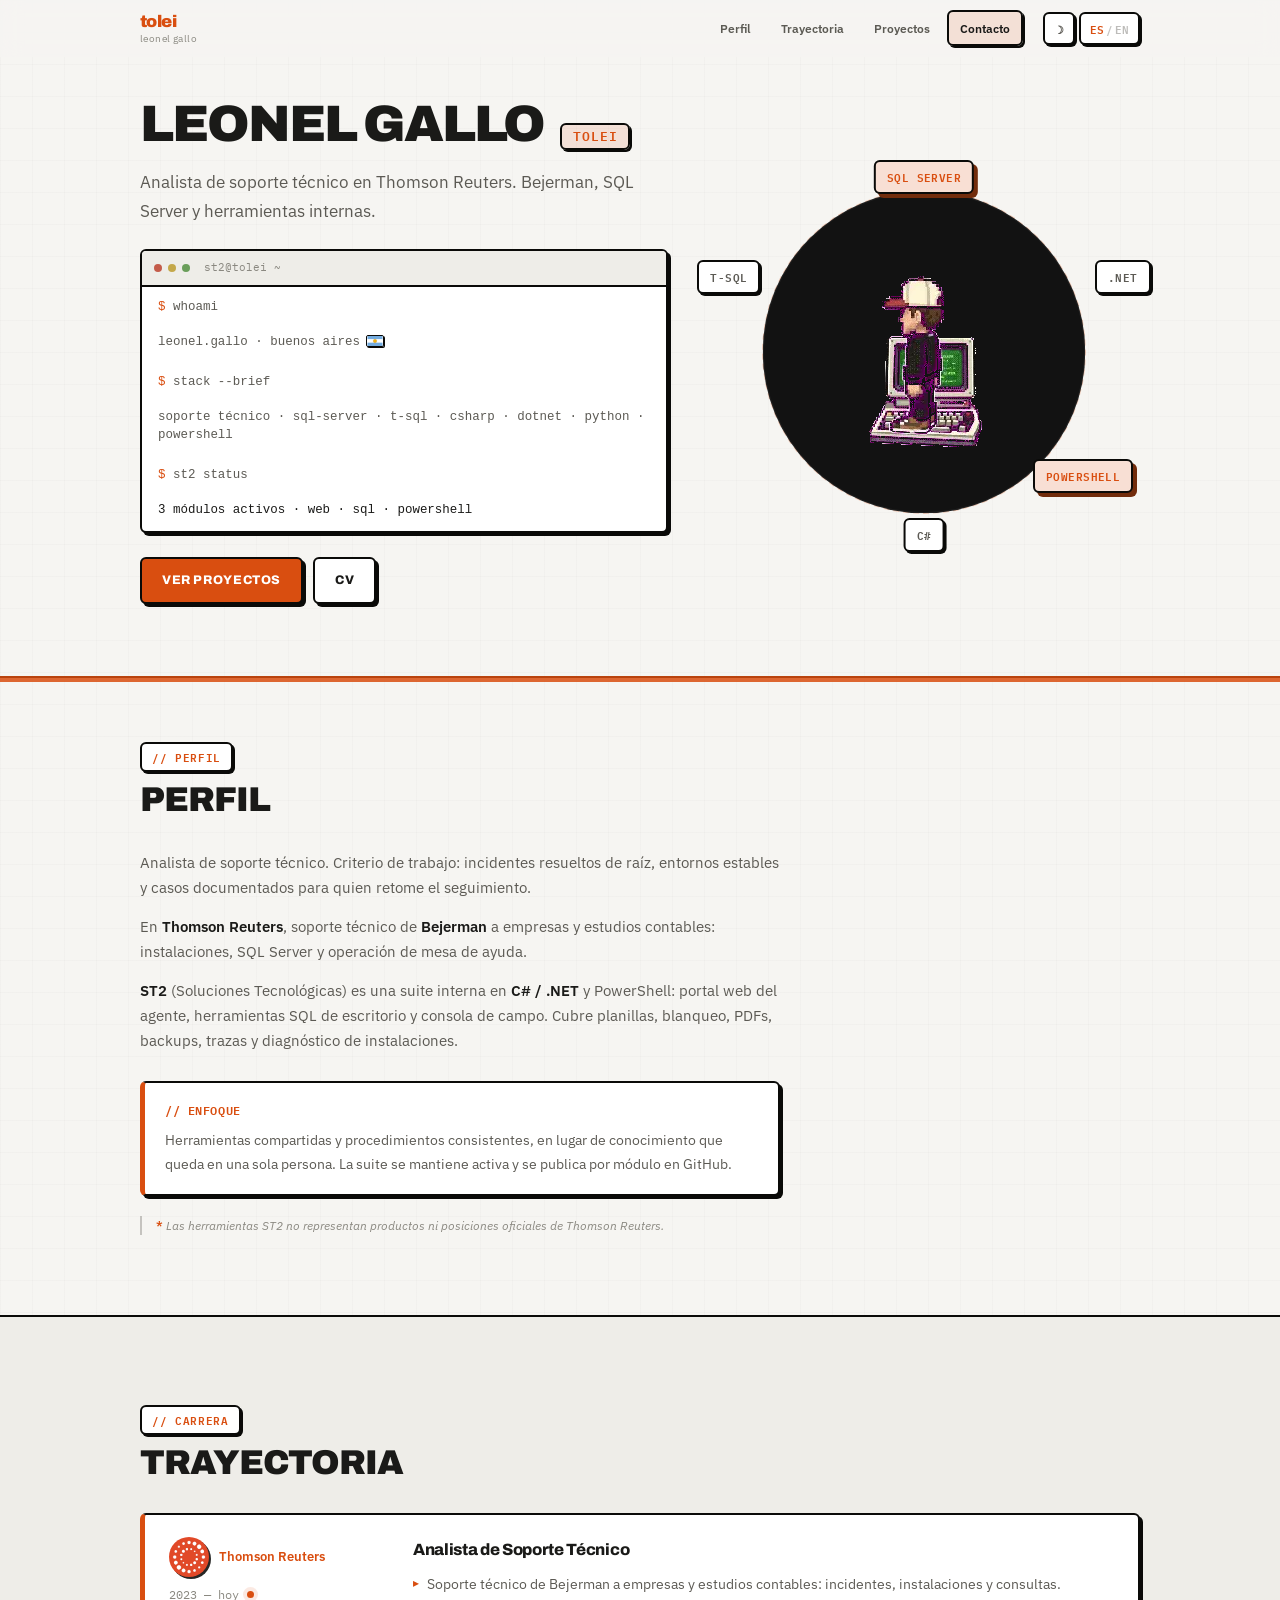
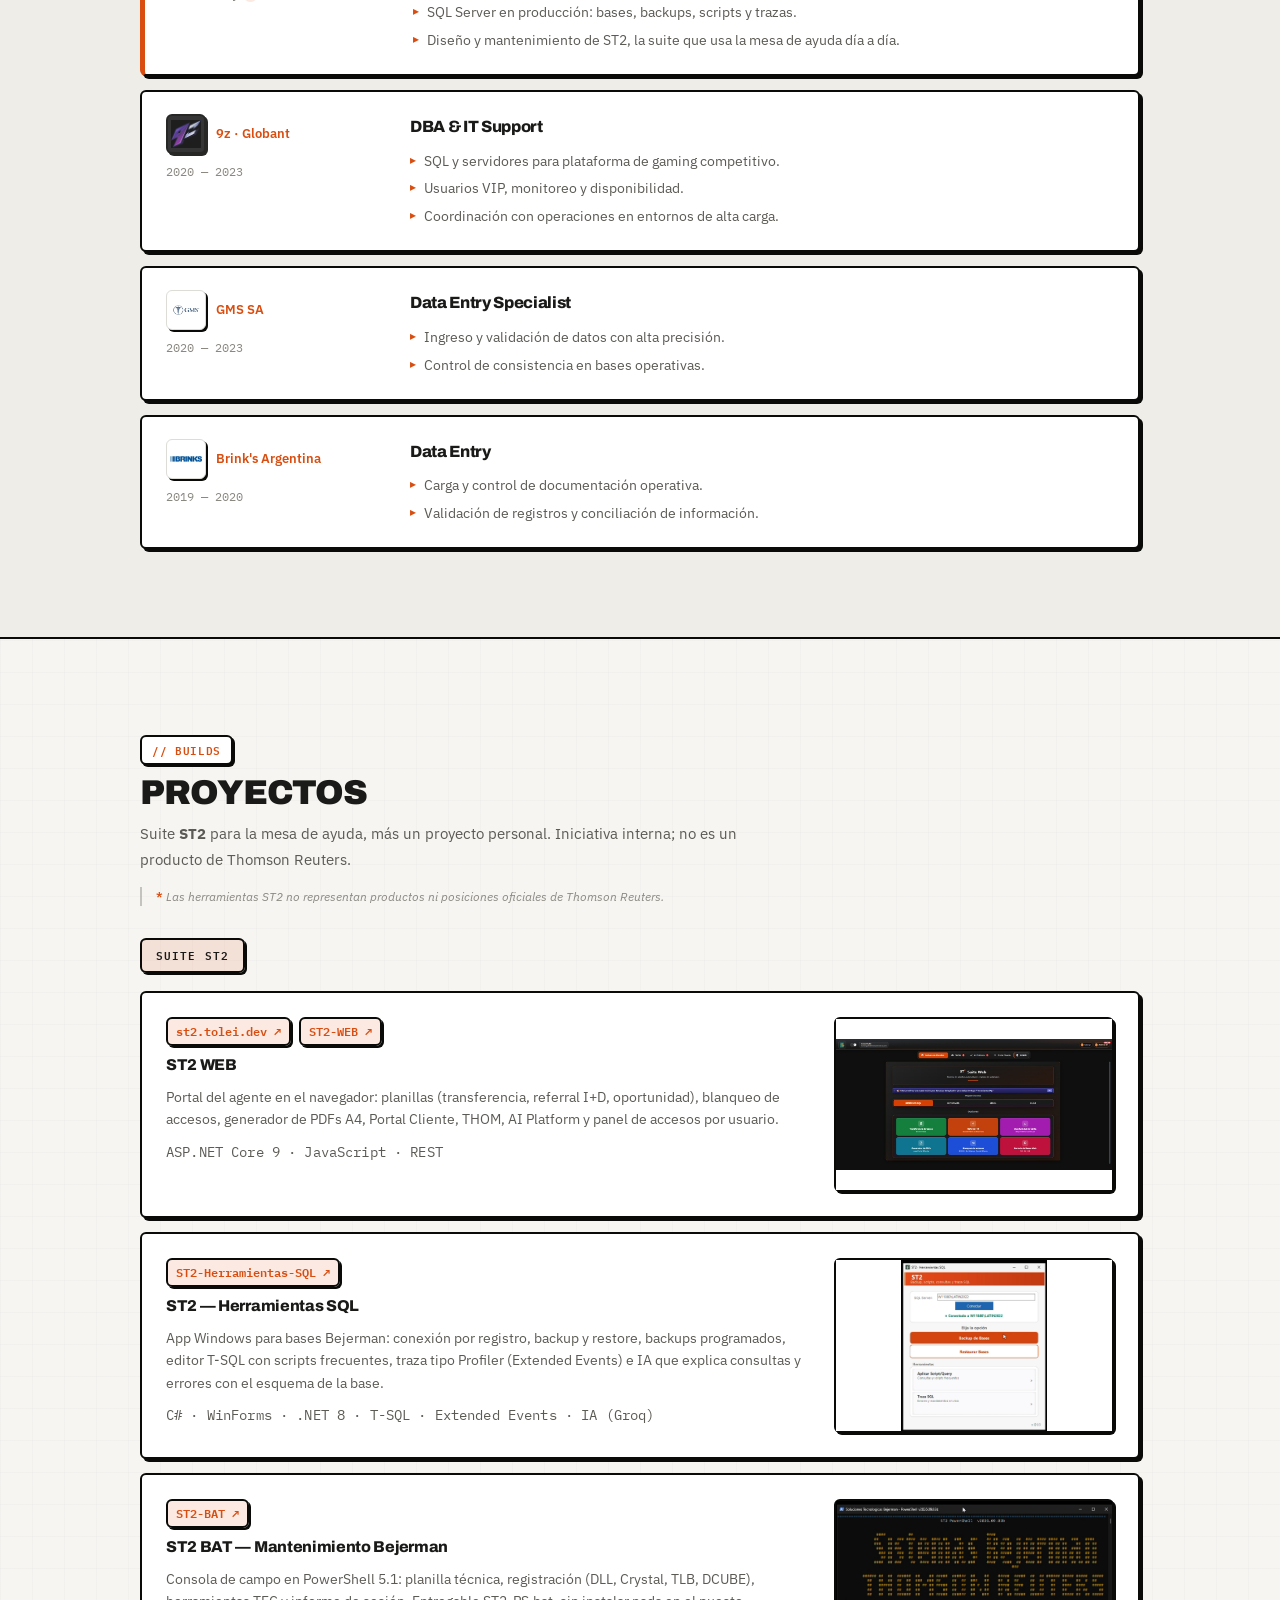
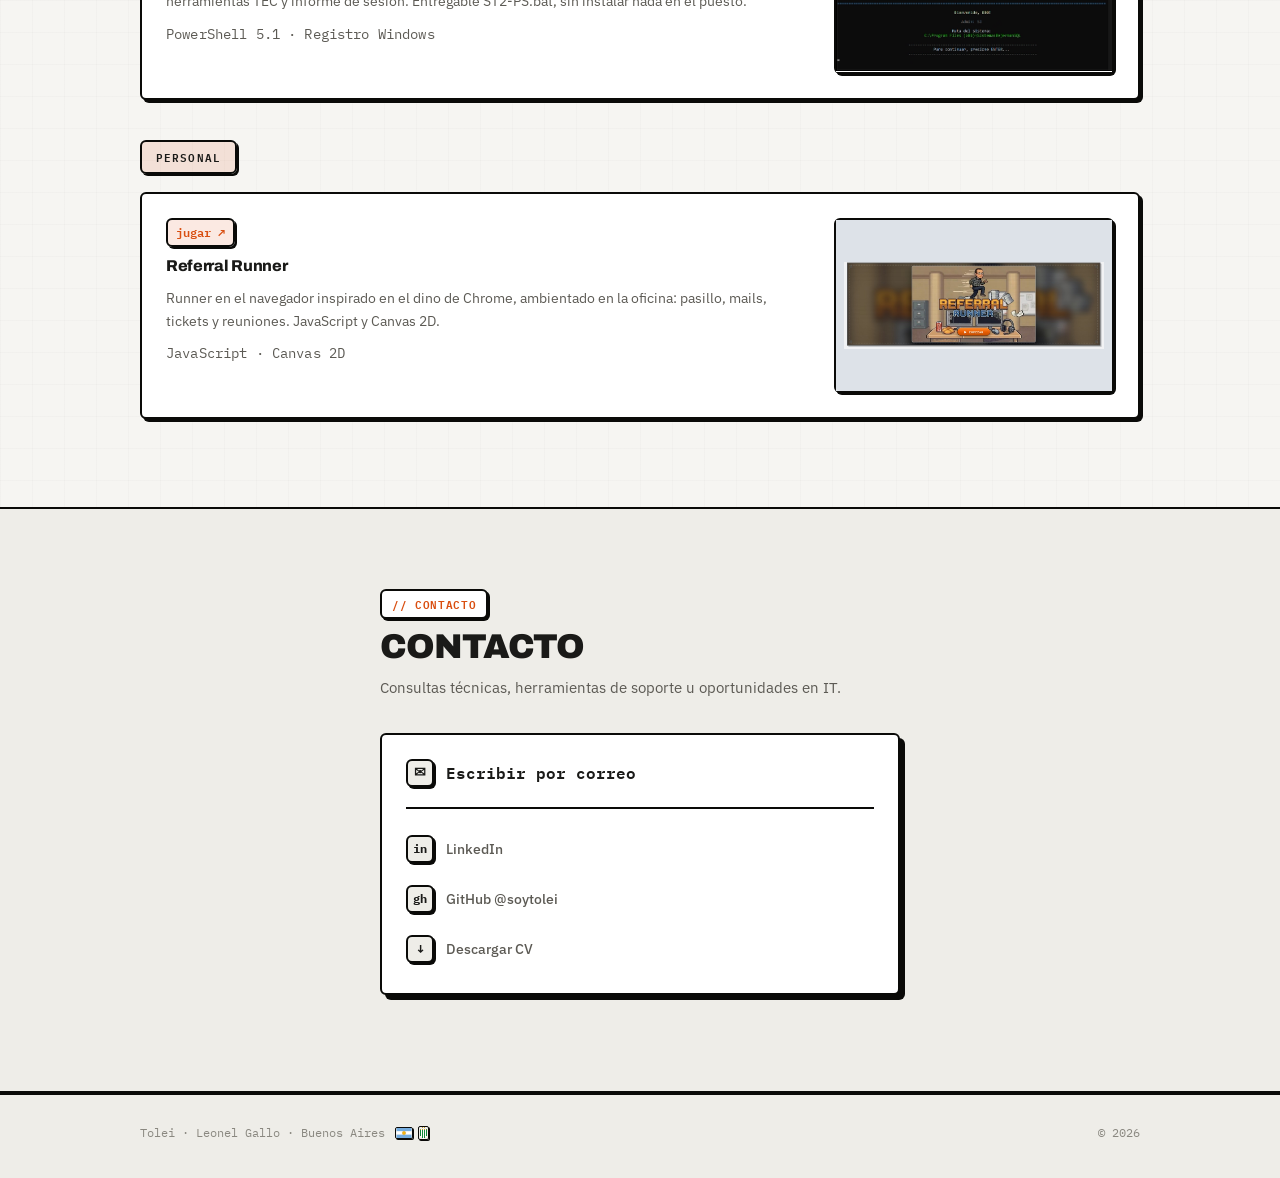
==== index.html @ 7373d1b6 "Agrandar avatar pixel art del hero." ====
<!DOCTYPE html>
<html lang="es" data-theme="light">
<head>
    <meta charset="UTF-8">
    <meta name="viewport" content="width=device-width, initial-scale=1.0">
    <title>Tolei | Leonel Gallo</title>
    <meta name="description" content="Portfolio de Leonel Gallo (Tolei). Soporte técnico en Thomson Reuters, SQL Server y suite ST2 en .NET y PowerShell. Buenos Aires.">
    <link rel="canonical" href="https://tolei.dev/">
    <link rel="icon" href="favicon.svg" type="image/svg+xml">
    <link rel="icon" href="favicon-32.png" type="image/png" sizes="32x32">
    <link rel="apple-touch-icon" href="apple-touch-icon.png">
    <meta property="og:title" content="Tolei | Leonel Gallo — Soporte IT, SQL & .NET">
    <meta property="og:description" content="Soporte técnico en Thomson Reuters. Bejerman, SQL Server y herramientas internas en .NET y PowerShell.">
    <meta property="og:url" content="https://tolei.dev/">
    <meta property="og:type" content="website">
    <meta property="og:image" content="https://tolei.dev/leonel-photo.png">
    <meta name="twitter:card" content="summary">
    <link rel="preconnect" href="https://fonts.googleapis.com">
    <link rel="preconnect" href="https://fonts.gstatic.com" crossorigin>
    <link href="https://fonts.googleapis.com/css2?family=Archivo:wght@700;800;900&family=Archivo+Black&family=IBM+Plex+Mono:wght@400;500;600&family=IBM+Plex+Sans:wght@400;500;600;700&display=swap" rel="stylesheet">
    <meta name="theme-color" content="#f6f5f2">
    <link rel="stylesheet" href="style.css">
    <script>
        (function () {
            var theme = localStorage.getItem('tolei-portfolio-theme') || 'light';
            document.documentElement.setAttribute('data-theme', theme);
        })();
    </script>
</head>
<body>
    <a class="skip-link" href="#about" data-i18n="skip_content">Saltar al contenido</a>
    <header class="site-header" id="navbar">
        <div class="wrap header-inner">
            <a href="#" class="brand">
                <span class="brand-mark">tolei</span>
                <span class="brand-sub" data-i18n="logo_sub">leonel gallo</span>
            </a>
            <button class="nav-toggle" aria-label="Menú" aria-expanded="false">
                <span></span><span></span>
            </button>
            <div class="header-end">
                <nav class="site-nav" aria-label="Principal">
                    <a href="#about" class="nav-link" data-i18n="nav_about">Perfil</a>
                    <a href="#experience" class="nav-link" data-i18n="nav_experience">Trayectoria</a>
                    <a href="#projects" class="nav-link" data-i18n="nav_projects">Proyectos</a>
                    <a href="#contact" class="nav-link" data-i18n="nav_contact">Contacto</a>
                </nav>
                <div class="header-utils">
                    <button class="util-btn theme-toggle" type="button" aria-label="Activar modo oscuro" data-theme="light">
                        <span class="theme-icon theme-icon-sun" aria-hidden="true">☀</span>
                        <span class="theme-icon theme-icon-moon" aria-hidden="true">☽</span>
                    </button>
                    <button class="util-btn lang-toggle" type="button" data-lang="es" aria-label="Cambiar idioma">
                        <span class="lang-label">ES</span><span class="lang-sep">/</span><span class="lang-alt">EN</span>
                    </button>
                </div>
            </div>
        </div>
    </header>

    <main>
        <section class="hero">
            <div class="wrap hero-layout">
                <div class="hero-main">
                    <h1 class="hero-title">
                        <span class="hero-name" data-i18n="hero_name">Leonel Gallo</span>
                        <span class="hero-alias" data-i18n="hero_alias">Tolei</span>
                    </h1>
                    <p class="hero-lead" data-i18n="hero_subtitle">Analista de soporte técnico en Thomson Reuters. Bejerman, SQL Server y herramientas internas.</p>
                    <div class="terminal" aria-label="Resumen técnico">
                        <div class="terminal-bar">
                            <span class="terminal-dot"></span>
                            <span class="terminal-dot"></span>
                            <span class="terminal-dot"></span>
                            <span class="terminal-title">st2@tolei ~</span>
                        </div>
                        <pre class="terminal-body"><code><span class="t-group"><span class="t-line"><span class="t-prompt">$</span> <span data-i18n="term_cmd1">whoami</span></span>
<span class="t-line t-out"><span data-i18n="term_out1">leonel.gallo · buenos aires</span><span class="t-emblems" aria-hidden="true"><img src="assets/flag-ar.svg" alt="" class="site-emblem site-emblem--ar" width="18" height="12"></span></span></span>
<span class="t-group"><span class="t-line"><span class="t-prompt">$</span> <span data-i18n="term_cmd2">stack --brief</span></span>
<span class="t-line t-out" data-i18n="term_out2">soporte técnico · sql-server · t-sql · csharp · dotnet · python · powershell</span></span>
<span class="t-group"><span class="t-line"><span class="t-prompt">$</span> <span data-i18n="term_cmd3">st2 status</span></span>
<span class="t-line t-out t-accent" data-i18n="term_out3">3 módulos activos · web · sql · powershell</span></span></code></pre>
                    </div>
                    <div class="hero-actions">
                        <a href="#projects" class="btn btn-primary" data-i18n="hero_cta_projects">Ver proyectos</a>
                        <a href="CV2026.pdf" class="btn btn-ghost" download data-cv-link data-i18n="hero_cta_cv">CV</a>
                    </div>
                </div>
                <div class="hero-visual" aria-hidden="false">
                    <div class="avatar-ring">
                        <img src="assets/leonel-avatar.webp" alt="Leonel Gallo — Tolei" class="avatar-img" width="300" height="300" loading="eager">
                    </div>
                    <div class="hero-chips" aria-hidden="true">
                        <span class="chip chip--accent" data-i18n="chip_sql">SQL Server</span>
                        <span class="chip" data-i18n="chip_dotnet">.NET</span>
                        <span class="chip chip--accent" data-i18n="chip_ps">PowerShell</span>
                        <span class="chip" data-i18n="chip_csharp">C#</span>
                        <span class="chip" data-i18n="chip_tsql">T-SQL</span>
                    </div>
                </div>
            </div>
        </section>

        <section id="about" class="block">
            <div class="wrap">
                <header class="block-head">
                    <p class="block-eyebrow" data-i18n="about_eyebrow">// perfil</p>
                    <h2 class="block-title" data-i18n="about_title">Perfil</h2>
                </header>
                <div class="prose">
                    <p data-i18n="about_p1">Analista de soporte técnico. Criterio de trabajo: incidentes resueltos de raíz, entornos estables y casos documentados para quien retome el seguimiento.</p>
                    <p data-i18n="about_p2">En <strong>Thomson Reuters</strong>, soporte técnico de <strong>Bejerman</strong> a empresas y estudios contables: instalaciones, SQL Server y operación de mesa de ayuda.</p>
                    <p data-i18n="about_p3"><strong>ST2</strong> (Soluciones Tecnológicas) es una suite interna en <strong>C# / .NET</strong> y PowerShell: portal web del agente, herramientas SQL de escritorio y consola de campo. Cubre planillas, blanqueo, PDFs, backups, trazas y diagnóstico de instalaciones.</p>
                </div>
                <aside class="note-card">
                    <p class="note-label" data-i18n="note_label">// enfoque</p>
                    <p data-i18n="note_body">Herramientas compartidas y procedimientos consistentes, en lugar de conocimiento que queda en una sola persona. La suite se mantiene activa y se publica por módulo en GitHub.</p>
                </aside>
                <p class="disclaimer" data-i18n="st2_disclaimer">Las herramientas ST2 no representan productos ni posiciones oficiales de Thomson Reuters.</p>
            </div>
        </section>

        <section id="experience" class="block block--alt">
            <div class="wrap">
                <header class="block-head">
                    <p class="block-eyebrow" data-i18n="exp_eyebrow">// carrera</p>
                    <h2 class="block-title" data-i18n="exp_title">Trayectoria</h2>
                </header>
                <ol class="exp-list">
                    <li class="exp-row exp-row--now">
                        <div class="exp-meta">
                            <div class="exp-brand">
                                <a href="https://www.linkedin.com/company/thomson-reuters-argentina/" class="exp-logo-link" target="_blank" rel="noopener noreferrer" aria-label="Thomson Reuters en LinkedIn">
                                    <img src="assets/logos/thomson-reuters.png" alt="" class="exp-logo exp-logo--tr" width="40" height="40" loading="lazy">
                                </a>
                                <span class="exp-org">Thomson Reuters</span>
                            </div>
                            <time>2023 — <span data-i18n="exp_present">hoy</span></time>
                        </div>
                        <div class="exp-body">
                            <h3 data-i18n="exp_tr_title">Analista de Soporte Técnico</h3>
                            <ul>
                                <li data-i18n="exp_tr_b1">Soporte técnico de Bejerman a empresas y estudios contables: incidentes, instalaciones y consultas.</li>
                                <li data-i18n="exp_tr_b2">SQL Server en producción: bases, backups, scripts y trazas.</li>
                                <li data-i18n="exp_tr_b3">Diseño y mantenimiento de ST2, la suite que usa la mesa de ayuda día a día.</li>
                            </ul>
                        </div>
                    </li>
                    <li class="exp-row">
                        <div class="exp-meta">
                            <div class="exp-brand">
                                <a href="https://www.linkedin.com/company/9z-team" class="exp-logo-link" target="_blank" rel="noopener noreferrer" aria-label="9z Team en LinkedIn">
                                    <img src="assets/logos/9z.png" alt="" class="exp-logo exp-logo--9z" width="40" height="40" loading="lazy">
                                </a>
                                <span class="exp-org">9z · Globant</span>
                            </div>
                            <time>2020 — 2023</time>
                        </div>
                        <div class="exp-body">
                            <h3 data-i18n="exp_9z_title">DBA & IT Support</h3>
                            <ul>
                                <li data-i18n="exp_9z_b1">SQL y servidores para plataforma de gaming competitivo.</li>
                                <li data-i18n="exp_9z_b2">Usuarios VIP, monitoreo y disponibilidad.</li>
                                <li data-i18n="exp_9z_b3">Coordinación con operaciones en entornos de alta carga.</li>
                            </ul>
                        </div>
                    </li>
                    <li class="exp-row">
                        <div class="exp-meta">
                            <div class="exp-brand">
                                <a href="https://www.linkedin.com/company/gms-sa/" class="exp-logo-link" target="_blank" rel="noopener noreferrer" aria-label="GMS SA en LinkedIn">
                                    <img src="assets/logos/gms.png" alt="" class="exp-logo exp-logo--gms" width="40" height="40" loading="lazy">
                                </a>
                                <span class="exp-org">GMS SA</span>
                            </div>
                            <time>2020 — 2023</time>
                        </div>
                        <div class="exp-body">
                            <h3 data-i18n="exp_gms_title">Data Entry Specialist</h3>
                            <ul>
                                <li data-i18n="exp_gms_b1">Ingreso y validación de datos con alta precisión.</li>
                                <li data-i18n="exp_gms_b2">Control de consistencia en bases operativas.</li>
                            </ul>
                        </div>
                    </li>
                    <li class="exp-row">
                        <div class="exp-meta">
                            <div class="exp-brand">
                                <a href="https://www.linkedin.com/company/brinksargentina/" class="exp-logo-link" target="_blank" rel="noopener noreferrer" aria-label="Brink's Argentina en LinkedIn">
                                    <img src="assets/logos/brinks.png" alt="" class="exp-logo exp-logo--brinks" width="40" height="40" loading="lazy">
                                </a>
                                <span class="exp-org">Brink's Argentina</span>
                            </div>
                            <time>2019 — 2020</time>
                        </div>
                        <div class="exp-body">
                            <h3 data-i18n="exp_brinks_title">Data Entry</h3>
                            <ul>
                                <li data-i18n="exp_brinks_b1">Carga y control de documentación operativa.</li>
                                <li data-i18n="exp_brinks_b2">Validación de registros y conciliación de información.</li>
                            </ul>
                        </div>
                    </li>
                </ol>
            </div>
        </section>

        <section id="projects" class="block">
            <div class="wrap">
                <header class="block-head">
                    <p class="block-eyebrow" data-i18n="projects_eyebrow">// builds</p>
                    <h2 class="block-title" data-i18n="projects_title">Proyectos</h2>
                    <p class="block-lead" data-i18n="projects_lead">Suite <strong>ST2</strong> para la mesa de ayuda, más un proyecto personal. Iniciativa interna; no es un producto de Thomson Reuters.</p>
                    <p class="disclaimer" data-i18n="projects_disclaimer">Las herramientas ST2 no representan productos ni posiciones oficiales de Thomson Reuters.</p>
                </header>

                <h3 class="group-label" data-i18n="group_st2">Suite ST2</h3>
                <div class="work-list">
                    <article class="work-item work-item--featured">
                        <div class="work-body">
                            <div class="work-top">
                                <div class="work-meta">
                                    <a href="https://st2.tolei.dev" class="work-link" target="_blank" rel="noopener noreferrer" data-i18n="link_live">st2.tolei.dev ↗</a>
                                    <a href="https://github.com/SoyTolei/ST2-WEB" class="work-link" target="_blank" rel="noopener noreferrer" data-i18n="link_web_repo">ST2-WEB ↗</a>
                                </div>
                                <h4 data-i18n="proj_st2web_title">ST2 WEB</h4>
                            </div>
                            <p data-i18n="proj_st2web_p1">Portal del agente en el navegador: planillas (transferencia, referral I+D, oportunidad), blanqueo de accesos, generador de PDFs A4, Portal Cliente, THOM, AI Platform y panel de accesos por usuario.</p>
                            <p class="work-stack">ASP.NET Core 9 · JavaScript · REST</p>
                        </div>
                        <a class="work-thumb work-thumb--hover" href="https://st2.tolei.dev" target="_blank" rel="noopener noreferrer" aria-label="ST2 WEB">
                            <img class="work-thumb__cover" src="assets/projects/media/st2-web.png" alt="ST2 WEB" loading="lazy">
                            <span class="work-thumb__preview" aria-hidden="true">
                                <img data-src="assets/projects/media/st2webvideo.gif" alt="">
                            </span>
                        </a>
                    </article>

                    <article class="work-item work-item--featured">
                        <div class="work-body">
                            <div class="work-top">
                                <div class="work-meta">
                                    <a href="https://github.com/SoyTolei/ST2-Herramientas-SQL" class="work-link" target="_blank" rel="noopener noreferrer" data-i18n="link_sql_repo">ST2-Herramientas-SQL ↗</a>
                                </div>
                                <h4 data-i18n="proj_sbbackup_title">ST2 — Herramientas SQL</h4>
                            </div>
                            <p data-i18n="proj_sbbackup_p1">App Windows para bases Bejerman: conexión por registro, backup y restore, backups programados, editor T-SQL con scripts frecuentes, traza tipo Profiler (Extended Events) e IA que explica consultas y errores con el esquema de la base.</p>
                            <p class="work-stack">C# · WinForms · .NET 8 · T-SQL · Extended Events · IA (Groq)</p>
                        </div>
                        <a class="work-thumb work-thumb--hover" href="https://github.com/SoyTolei/ST2-Herramientas-SQL" target="_blank" rel="noopener noreferrer" aria-label="ST2 Herramientas SQL">
                            <img class="work-thumb__cover" src="assets/projects/media/sbbackup.png" alt="ST2 Herramientas SQL" loading="lazy">
                            <span class="work-thumb__preview" aria-hidden="true">
                                <img data-src="assets/projects/media/st2herramientassqlvideo.gif" alt="">
                            </span>
                        </a>
                    </article>

                    <article class="work-item work-item--featured">
                        <div class="work-body">
                            <div class="work-top">
                                <div class="work-meta">
                                    <a href="https://github.com/SoyTolei/ST2-BAT" class="work-link" target="_blank" rel="noopener noreferrer" data-i18n="link_bat_repo">ST2-BAT ↗</a>
                                </div>
                                <h4 data-i18n="proj_st2bat_title">ST2 BAT — Mantenimiento Bejerman</h4>
                            </div>
                            <p data-i18n="proj_st2bat_p1">Consola de campo en PowerShell 5.1: planilla técnica, registración (DLL, Crystal, TLB, DCUBE), herramientas TEC y informe de sesión. Entregable ST2-PS.bat, sin instalar nada en el puesto.</p>
                            <p class="work-stack">PowerShell 5.1 · Registro Windows</p>
                        </div>
                        <a class="work-thumb work-thumb--hover" href="https://github.com/SoyTolei/ST2-BAT" target="_blank" rel="noopener noreferrer" aria-label="ST2 BAT">
                            <img class="work-thumb__cover" src="assets/projects/media/st2-bat.png" alt="ST2 BAT" loading="lazy">
                            <span class="work-thumb__preview" aria-hidden="true">
                                <img data-src="assets/projects/media/st2batvideo.gif" alt="">
                            </span>
                        </a>
                    </article>

                </div>

                <h3 class="group-label" data-i18n="group_personal">Personal</h3>
                <div class="work-list">
                    <article class="work-item work-item--featured">
                        <div class="work-body">
                            <div class="work-top">
                                <div class="work-meta">
                                    <a href="https://referralrunner.tolei.dev" class="work-link" target="_blank" rel="noopener noreferrer" data-i18n="link_play">jugar ↗</a>
                                </div>
                                <h4 data-i18n="proj_game_title">Referral Runner</h4>
                            </div>
                            <p data-i18n="proj_game_p1">Runner en el navegador inspirado en el dino de Chrome, ambientado en la oficina: pasillo, mails, tickets y reuniones. JavaScript y Canvas 2D.</p>
                            <p class="work-stack">JavaScript · Canvas 2D</p>
                        </div>
                        <a class="work-thumb work-thumb--hover work-thumb--game" href="https://referralrunner.tolei.dev" target="_blank" rel="noopener noreferrer" aria-label="Referral Runner">
                            <img class="work-thumb__cover" src="assets/projects/media/referral-runner.png" alt="Referral Runner" loading="lazy">
                            <span class="work-thumb__preview" aria-hidden="true">
                                <img data-src="assets/projects/media/referral-runner-hover.gif" alt="">
                            </span>
                        </a>
                    </article>
                </div>
            </div>
        </section>

        <section id="contact" class="block block--alt">
            <div class="wrap contact-wrap">
                <header class="block-head">
                    <p class="block-eyebrow" data-i18n="contact_eyebrow">// contacto</p>
                    <h2 class="block-title" data-i18n="contact_title">Contacto</h2>
                    <p class="block-lead" data-i18n="contact_subtitle">Consultas técnicas, herramientas de soporte u oportunidades en IT.</p>
                </header>
                <div class="contact-panel">
                    <a href="mailto:leord.gallo@gmail.com" class="contact-primary">
                        <span class="contact-icon" aria-hidden="true">✉</span>
                        <span data-i18n="contact_email">Escribir por correo</span>
                    </a>
                    <ul class="contact-channels">
                        <li><a href="https://www.linkedin.com/in/l-gallo/" target="_blank" rel="noopener noreferrer"><span class="contact-icon" aria-hidden="true">in</span><span>LinkedIn</span></a></li>
                        <li><a href="https://github.com/soytolei" target="_blank" rel="noopener noreferrer"><span class="contact-icon" aria-hidden="true">gh</span><span>GitHub @soytolei</span></a></li>
                        <li><a href="CV2026.pdf" download data-cv-link><span class="contact-icon" aria-hidden="true">↓</span><span data-i18n="cv_button">Descargar CV</span></a></li>
                    </ul>
                </div>
            </div>
        </section>
    </main>

    <footer class="site-footer">
        <div class="wrap footer-inner">
            <p class="footer-meta">
                <span data-i18n="footer_text">Tolei · Leonel Gallo · Buenos Aires</span>
                <span class="footer-emblems" aria-label="Argentina · Banfield">
                    <img src="assets/flag-ar.svg" alt="" class="site-emblem site-emblem--ar" width="18" height="12">
                    <img src="assets/banfield-shield.png" alt="" class="site-emblem site-emblem--club" width="11" height="14" title="Banfield" loading="lazy">
                </span>
            </p>
            <p class="footer-year">© 2026</p>
        </div>
    </footer>

    <script src="main.js"></script>
</body>
</html>
---- style.css ----
html[data-theme="dark"] { color-scheme: dark; }
html[data-theme="light"] { color-scheme: light; }

::selection {
    background: color-mix(in srgb, var(--accent) 82%, var(--ink));
    color: #fff;
}

:root {
    --accent: #F35C19;
    --accent-dim: rgba(243, 92, 25, 0.14);
    --accent-hot: #ff6b2e;
    --ink: #0a0a08;
    --ink-muted: #2a2a26;
    --bg: #0e0e0c;
    --bg-alt: #141412;
    --surface: #1a1a17;
    --border: #2e2e2a;
    --border-soft: #232320;
    --text: #e8e6e1;
    --text-muted: #8a8880;
    --text-dim: #5c5a54;
    --header-bg: rgba(14, 14, 12, 0.94);
    --font: 'IBM Plex Sans', system-ui, sans-serif;
    --display: 'Archivo', 'IBM Plex Sans', system-ui, sans-serif;
    --mono: 'IBM Plex Mono', ui-monospace, monospace;
    --wrap: 1040px;
    --gap: 24px;
    --radius: 6px;
    --stroke: 2px;
    --shadow-ink: #484842;
    --shadow-pop: var(--accent);
    --shadow-sm: 2px 2px 0 var(--shadow-ink);
    --shadow: 4px 4px 0 var(--shadow-ink);
    --shadow-lg: 6px 6px 0 var(--shadow-ink);
    --shadow-accent: 2px 2px 0 var(--shadow-ink);
    --shadow-float: 0 12px 36px rgba(243, 92, 25, 0.28);
    --grid-line: color-mix(in srgb, var(--border-soft) 28%, transparent);
}

[data-theme="light"] {
    --accent: #d94e10;
    --accent-dim: rgba(217, 78, 16, 0.12);
    --accent-hot: #e85a14;
    --ink: #0a0a08;
    --ink-muted: #3a3a36;
    --bg: #f6f5f2;
    --bg-alt: #eeede8;
    --surface: #ffffff;
    --border: #c8c6bf;
    --border-soft: #dddcd6;
    --text: #1a1a18;
    --text-muted: #5c5a54;
    --text-dim: #8a8880;
    --header-bg: rgba(246, 245, 242, 0.96);
    --shadow-ink: var(--ink);
    --shadow-pop: var(--ink);
    --shadow-sm: 2px 2px 0 var(--shadow-ink);
    --shadow: 3px 3px 0 var(--shadow-ink);
    --shadow-lg: 5px 5px 0 var(--shadow-ink);
    --shadow-accent: 4px 4px 0 color-mix(in srgb, var(--accent) 50%, var(--ink));
    --shadow-float: 0 12px 40px rgba(0, 0, 0, 0.35);
    --grid-line: color-mix(in srgb, var(--border-soft) 14%, transparent);
}

.skip-link {
    position: absolute;
    left: 12px;
    top: -48px;
    z-index: 200;
    padding: 8px 14px;
    background: var(--accent);
    color: #fff;
    font-family: var(--mono);
    font-size: 0.8rem;
    font-weight: 600;
    text-decoration: none;
    border-radius: var(--radius);
    box-shadow: var(--shadow-sm);
}

.skip-link:focus {
    top: 12px;
    outline: 2px solid var(--ink);
    outline-offset: 2px;
}

*, *::before, *::after { box-sizing: border-box; margin: 0; padding: 0; }

html {
    scroll-behavior: smooth;
    scroll-padding-top: 72px;
}

body {
    font-family: var(--font);
    font-size: 1rem;
    line-height: 1.65;
    color: var(--text);
    background-color: var(--bg);
    background-image:
        linear-gradient(var(--grid-line) 1px, transparent 1px),
        linear-gradient(90deg, var(--grid-line) 1px, transparent 1px);
    background-size: 32px 32px;
    -webkit-font-smoothing: antialiased;
}

a { color: inherit; }

.wrap {
    max-width: var(--wrap);
    margin: 0 auto;
    padding: 0 20px;
}

/* ── Header ── */
.site-header {
    position: fixed;
    top: 0;
    left: 0;
    right: 0;
    z-index: 100;
    background: color-mix(in srgb, var(--bg) 82%, transparent);
    backdrop-filter: blur(10px);
    border-bottom: 1px solid transparent;
    transition: border-color 0.2s, background 0.2s, box-shadow 0.2s;
}

.site-header.scrolled {
    background: var(--header-bg);
    border-bottom: var(--stroke) solid var(--ink);
    backdrop-filter: blur(10px);
    box-shadow: 0 4px 0 color-mix(in srgb, var(--shadow-ink) 30%, transparent);
}

.header-inner {
    display: flex;
    align-items: center;
    justify-content: space-between;
    height: 56px;
    gap: 16px;
}

.brand {
    display: flex;
    flex-direction: column;
    text-decoration: none;
    line-height: 1.2;
}

.brand-mark {
    font-family: var(--display);
    font-size: 1.05rem;
    font-weight: 900;
    color: var(--accent);
    letter-spacing: -0.03em;
    text-transform: lowercase;
}

.brand-sub {
    font-size: 0.65rem;
    color: var(--text-dim);
    text-transform: lowercase;
    letter-spacing: 0.04em;
}

.header-end {
    display: flex;
    align-items: center;
    gap: 20px;
}

.site-nav {
    display: flex;
    gap: 4px;
}

.site-nav a {
    text-decoration: none;
    font-size: 0.78rem;
    font-weight: 600;
    color: var(--text-muted);
    padding: 6px 11px;
    border-radius: var(--radius);
    border: 2px solid transparent;
    transition: color 0.15s, background 0.15s, border-color 0.15s, box-shadow 0.15s, transform 0.15s;
}

.site-nav a:hover {
    color: var(--text);
    border-color: var(--ink);
    box-shadow: 2px 2px 0 var(--shadow-pop);
    transform: translate(-1px, -1px);
}

.site-nav a.is-active {
    color: var(--text);
    background: var(--accent-dim);
    border-color: var(--ink);
    box-shadow: var(--shadow-sm);
}

.header-utils {
    display: flex;
    gap: 4px;
}

.util-btn {
    font-family: var(--mono);
    font-size: 0.7rem;
    font-weight: 600;
    padding: 5px 9px;
    border: var(--stroke) solid var(--ink);
    border-radius: var(--radius);
    background: var(--surface);
    color: var(--text-muted);
    cursor: pointer;
    box-shadow: var(--shadow-sm);
    transition: border-color 0.15s, color 0.15s, transform 0.15s, box-shadow 0.15s;
}

.util-btn:hover {
    color: var(--text);
    transform: translate(-1px, -1px);
    box-shadow: 3px 3px 0 var(--shadow-pop);
}

.util-btn:active {
    transform: translate(1px, 1px);
    box-shadow: none;
}

.lang-toggle .lang-sep { opacity: 0.35; margin: 0 2px; }
.lang-toggle[data-lang="es"] .lang-label { color: var(--accent); }
.lang-toggle[data-lang="es"] .lang-alt { opacity: 0.4; }
.lang-toggle[data-lang="en"] .lang-alt { color: var(--accent); }
.lang-toggle[data-lang="en"] .lang-label { opacity: 0.4; }

.theme-toggle[data-theme="dark"] .theme-icon-sun { display: inline; }
.theme-toggle[data-theme="dark"] .theme-icon-moon { display: none; }
.theme-toggle[data-theme="light"] .theme-icon-sun { display: none; }
.theme-toggle[data-theme="light"] .theme-icon-moon { display: inline; }

.nav-toggle {
    display: none;
    flex-direction: column;
    justify-content: center;
    gap: 5px;
    width: 38px;
    height: 38px;
    border: var(--stroke) solid var(--ink);
    border-radius: var(--radius);
    background: var(--surface);
    box-shadow: var(--shadow-sm);
    cursor: pointer;
    padding: 8px;
}

.nav-toggle span {
    display: block;
    height: 1.5px;
    background: var(--text);
    transition: transform 0.2s, opacity 0.2s;
}

.nav-toggle.open span:first-child { transform: translateY(6.5px) rotate(45deg); }
.nav-toggle.open span:last-child { transform: translateY(-6.5px) rotate(-45deg); }

/* ── Buttons ── */
.btn {
    display: inline-flex;
    align-items: center;
    padding: 11px 20px;
    font-family: var(--display);
    font-size: 0.78rem;
    font-weight: 800;
    text-decoration: none;
    text-transform: uppercase;
    letter-spacing: 0.05em;
    border-radius: var(--radius);
    border: var(--stroke) solid var(--ink);
    box-shadow: var(--shadow);
    transition: background 0.15s, border-color 0.15s, color 0.15s, transform 0.15s, box-shadow 0.15s;
    cursor: pointer;
}

.btn:hover {
    transform: translate(-2px, -2px);
    box-shadow: 6px 6px 0 var(--shadow-pop);
}

.btn:active {
    transform: translate(2px, 2px);
    box-shadow: none;
}

.btn-primary {
    background: var(--accent);
    color: #fff;
    border-color: var(--ink);
}

.btn-primary:hover {
    background: var(--accent-hot);
}

.btn-ghost {
    color: var(--text);
    border-color: var(--ink);
    background: var(--surface);
}

.btn-ghost:hover {
    color: var(--text);
    background: var(--bg-alt);
}

.btn:focus-visible,
.site-nav a:focus-visible,
.util-btn:focus-visible,
.work-link:focus-visible,
.contact-primary:focus-visible,
.contact-channels a:focus-visible,
.nav-toggle:focus-visible,
.lang-toggle:focus-visible,
.theme-toggle:focus-visible {
    outline: 2px solid var(--accent);
    outline-offset: 2px;
}

/* ── Hero ── */
.hero {
    padding: 100px 0 72px;
    border-bottom: var(--stroke) solid var(--ink);
    overflow: visible;
    position: relative;
}

.hero::after {
    content: '';
    position: absolute;
    bottom: -6px;
    left: 0;
    right: 0;
    height: 6px;
    background: var(--accent);
    opacity: 0.85;
    pointer-events: none;
}

.hero-layout {
    display: grid;
    grid-template-columns: 1.1fr 0.9fr;
    gap: 40px;
    align-items: center;
}

.hero-eyebrow {
    display: inline-block;
    font-family: var(--mono);
    font-size: 0.68rem;
    font-weight: 600;
    color: var(--text);
    letter-spacing: 0.08em;
    text-transform: uppercase;
    margin-bottom: 16px;
    padding: 6px 12px;
    border: var(--stroke) solid var(--ink);
    border-radius: var(--radius);
    background: var(--surface);
    box-shadow: var(--shadow-sm);
}

.hero-title {
    display: flex;
    flex-wrap: wrap;
    align-items: baseline;
    gap: 12px 16px;
    margin-bottom: 18px;
    line-height: 1;
}

.hero-name {
    font-family: var(--display);
    font-size: clamp(2.2rem, 5.5vw, 3.2rem);
    font-weight: 900;
    letter-spacing: -0.04em;
    line-height: 0.95;
    text-transform: uppercase;
}

.hero-alias {
    font-family: var(--mono);
    font-size: 0.82rem;
    font-weight: 600;
    color: var(--accent);
    padding: 5px 11px;
    border: var(--stroke) solid var(--ink);
    border-radius: var(--radius);
    background: var(--accent-dim);
    box-shadow: var(--shadow-sm);
    text-transform: uppercase;
    letter-spacing: 0.06em;
}

.hero-lead {
    font-size: 1.05rem;
    color: var(--text-muted);
    max-width: 52ch;
    margin-bottom: 24px;
    line-height: 1.7;
}

.hero-lead strong { color: var(--text); font-weight: 600; }

.terminal {
    border: var(--stroke) solid var(--ink);
    border-radius: var(--radius);
    background: var(--surface);
    margin-bottom: 24px;
    overflow: hidden;
    box-shadow: var(--shadow);
}

.terminal-bar {
    display: flex;
    align-items: center;
    gap: 6px;
    padding: 8px 12px;
    border-bottom: var(--stroke) solid var(--ink);
    background: var(--bg-alt);
}

.terminal-dot {
    width: 8px;
    height: 8px;
    border-radius: 50%;
    background: var(--border);
}

.terminal-dot:first-child { background: #c45c4a; }
.terminal-dot:nth-child(2) { background: #c4a84a; }
.terminal-dot:nth-child(3) { background: #6a9e5a; }

.terminal-title {
    margin-left: 8px;
    font-family: var(--mono);
    font-size: 0.68rem;
    color: var(--text-dim);
}

.terminal-body {
    padding: 12px 16px;
    font-family: var(--mono);
    font-size: 0.78rem;
    line-height: 1.38;
    overflow-x: auto;
    color: var(--text-muted);
}

.terminal-body code { white-space: pre-wrap; }

.t-group {
    display: block;
    margin-bottom: 0.3em;
}

.t-group:last-child { margin-bottom: 0; }

.t-line {
    display: block;
    line-height: 1.38;
}

.t-line + .t-line { margin-top: 0.05em; }

.t-flag,
.site-emblem {
    display: inline-block;
    vertical-align: -2px;
    border: 1px solid var(--ink);
    border-radius: 2px;
    box-shadow: 1px 1px 0 var(--shadow-ink);
    flex-shrink: 0;
    line-height: 0;
}

.t-flag--ar,
.site-emblem--ar {
    width: 18px;
    height: 12px;
}

.t-flag--club,
.site-emblem--club {
    width: 11px;
    height: 14px;
    padding: 0;
    background: transparent;
    object-fit: contain;
    image-rendering: pixelated;
}

.t-emblems {
    display: inline-flex;
    align-items: center;
    gap: 5px;
    margin-left: 6px;
    vertical-align: -2px;
}

.t-prompt { color: var(--accent); }
.t-out { color: var(--text-muted); }
.t-accent { color: var(--text); }

.hero-actions {
    display: flex;
    flex-wrap: wrap;
    gap: 10px;
}

/* Avatar + chips */
.hero-visual {
    position: relative;
    display: flex;
    justify-content: center;
    align-items: center;
    min-height: 400px;
    width: 100%;
    max-width: 420px;
    margin-inline: auto;
    overflow: visible;
}

.avatar-ring {
    width: min(300px, 62vw);
    height: min(300px, 62vw);
    border-radius: 50%;
    padding: 4px;
    background: var(--accent);
    border: var(--stroke) solid var(--ink);
    position: relative;
    z-index: 1;
    flex-shrink: 0;
    box-shadow: var(--shadow-lg);
    transition: box-shadow 0.25s ease, transform 0.25s ease;
}

.avatar-ring::before {
    content: '';
    position: absolute;
    inset: -14px;
    border-radius: 50%;
    border: 2px dashed color-mix(in srgb, var(--accent) 40%, transparent);
    z-index: -1;
    pointer-events: none;
    opacity: 0.7;
    animation: avatar-ring-spin 52s linear infinite;
}

@keyframes avatar-ring-spin {
    from { transform: rotate(0deg); }
    to { transform: rotate(360deg); }
}

.hero-visual:hover .avatar-ring {
    transform: translate(-3px, -3px);
    box-shadow: 8px 8px 0 var(--shadow-ink);
}

[data-theme="light"] .avatar-ring {
    box-shadow: var(--shadow-lg);
}

[data-theme="light"] .hero-visual:hover .avatar-ring {
    box-shadow: 8px 8px 0 var(--shadow-ink);
}

.avatar-img {
    width: 100%;
    height: 100%;
    border-radius: 50%;
    object-fit: contain;
    object-position: center center;
    display: block;
    background: #121212;
    box-shadow: inset 0 0 0 1px rgba(255, 255, 255, 0.06);
    image-rendering: pixelated;
    image-rendering: crisp-edges;
    padding: 2% 1% 0;
    box-sizing: border-box;
    transform: scale(1.12);
    transform-origin: center center;
}

.hero-chips {
    position: absolute;
    inset: -8px;
    z-index: 3;
    pointer-events: none;
}

.chip {
    position: absolute;
    z-index: 3;
    font-family: var(--mono);
    font-size: 0.68rem;
    font-weight: 600;
    padding: 6px 11px;
    border-radius: var(--radius);
    border: var(--stroke) solid var(--ink);
    background: var(--surface);
    color: var(--text-muted);
    white-space: nowrap;
    letter-spacing: 0.04em;
    text-transform: uppercase;
    box-shadow: var(--shadow-sm);
    animation: chip-float 4.2s ease-in-out infinite;
}

.chip--accent {
    color: var(--accent);
    border-color: var(--ink);
    background: color-mix(in srgb, var(--surface) 82%, var(--accent) 18%);
    box-shadow: var(--shadow-sm);
}

[data-theme="light"] .chip {
    box-shadow: var(--shadow-sm);
}

[data-theme="light"] .chip--accent {
    box-shadow: var(--shadow-accent);
}

.chip:nth-child(1) { top: 4%; left: 50%; transform: translateX(-50%); animation-name: chip-float-center; }
.chip:nth-child(2) { top: 28%; right: -2%; animation-delay: 0.55s; }
.chip:nth-child(3) { bottom: 16%; right: 2%; animation-delay: 1.1s; }
.chip:nth-child(4) { bottom: 2%; left: 50%; transform: translateX(-50%); animation-delay: 1.65s; animation-name: chip-float-center; }
.chip:nth-child(5) { top: 28%; left: -2%; animation-delay: 2.2s; }

@keyframes chip-float {
    0%, 100% { transform: translateY(0) rotate(0deg); }
    50% { transform: translateY(-8px) rotate(-1.2deg); }
}

@keyframes chip-float-center {
    0%, 100% { transform: translateX(-50%) translateY(0) rotate(0deg); }
    50% { transform: translateX(-50%) translateY(-8px) rotate(1.2deg); }
}

@media (prefers-reduced-motion: reduce) {
    .avatar-ring::before,
    .chip {
        animation: none;
    }

    .work-thumb--hover,
    .work-thumb--hover:hover,
    .work-thumb--hover:focus-visible,
    .work-thumb--game.work-thumb--hover:hover,
    .work-thumb--game.work-thumb--hover:focus-visible,
    .exp-row:hover,
    .btn:hover,
    .site-nav a:hover,
    .util-btn:hover {
        transform: none;
        animation: none;
    }
}

/* ── Blocks ── */
.block {
    padding: 72px 0;
}

#about.block {
    padding: 64px 0 80px;
}

#experience.block {
    padding: 88px 0;
}

#projects.block {
    padding: 96px 0 88px;
}

#contact.block {
    padding: 80px 0 96px;
}

.block--alt {
    background: var(--bg-alt);
    border-top: var(--stroke) solid var(--ink);
    border-bottom: var(--stroke) solid var(--ink);
}

.block-head {
    margin-bottom: 32px;
    max-width: 640px;
}

.block-eyebrow {
    display: inline-block;
    font-family: var(--mono);
    font-size: 0.68rem;
    font-weight: 600;
    color: var(--accent);
    letter-spacing: 0.06em;
    text-transform: uppercase;
    margin-bottom: 10px;
    padding: 4px 10px;
    border: var(--stroke) solid var(--ink);
    border-radius: var(--radius);
    background: var(--surface);
    box-shadow: var(--shadow-sm);
}

.block-title {
    font-family: var(--display);
    font-size: clamp(1.65rem, 3.5vw, 2.15rem);
    font-weight: 900;
    letter-spacing: -0.03em;
    text-transform: uppercase;
    line-height: 1.05;
    margin-bottom: 10px;
}

.block-lead {
    font-size: 0.95rem;
    color: var(--text-muted);
    line-height: 1.7;
}

.prose {
    max-width: 640px;
    margin-bottom: 28px;
}

.prose p {
    margin-bottom: 14px;
    color: var(--text-muted);
    font-size: 0.95rem;
}

.prose strong { color: var(--text); font-weight: 600; }

.note-card {
    max-width: 640px;
    padding: 18px 20px;
    border: var(--stroke) solid var(--ink);
    border-left: 5px solid var(--accent);
    background: var(--surface);
    border-radius: var(--radius);
    box-shadow: var(--shadow);
}

.note-label {
    font-family: var(--mono);
    font-size: 0.72rem;
    font-weight: 600;
    color: var(--accent);
    margin-bottom: 8px;
    text-transform: uppercase;
    letter-spacing: 0.05em;
}

.note-card p:last-child {
    font-size: 0.9rem;
    color: var(--text-muted);
    line-height: 1.65;
}

.disclaimer {
    margin-top: 16px;
    max-width: 640px;
    font-family: var(--font);
    font-size: 0.76rem;
    font-style: italic;
    font-weight: 400;
    color: var(--text-dim);
    line-height: 1.6;
    padding: 0 0 0 14px;
    border: none;
    border-left: 2px solid color-mix(in srgb, var(--text-dim) 45%, transparent);
    border-radius: 0;
    background: transparent;
    box-shadow: none;
}

.disclaimer::before {
    content: '* ';
    font-style: normal;
    font-weight: 600;
    color: var(--accent);
}

#projects .disclaimer {
    margin-top: 14px;
}

#about .disclaimer {
    margin-top: 20px;
}

/* ── Experience ── */
.exp-list {
    list-style: none;
    display: flex;
    flex-direction: column;
    gap: 14px;
}

.exp-row {
    display: grid;
    grid-template-columns: minmax(180px, 220px) 1fr;
    gap: 24px;
    padding: 22px 24px;
    border: var(--stroke) solid var(--ink);
    border-radius: var(--radius);
    background: var(--surface);
    box-shadow: var(--shadow);
    transition: transform 0.2s ease, box-shadow 0.2s ease;
}

.exp-row--now {
    border-left: 5px solid var(--accent);
}

.exp-row--now time::after {
    content: '';
    display: inline-block;
    width: 7px;
    height: 7px;
    margin-left: 8px;
    border-radius: 50%;
    background: var(--accent);
    box-shadow: 0 0 0 4px var(--accent-dim);
    vertical-align: 1px;
}

.exp-row:hover {
    transform: translate(-2px, -2px);
    box-shadow: var(--shadow-lg);
}

.exp-meta {
    display: flex;
    flex-direction: column;
    gap: 8px;
}

.exp-brand {
    display: flex;
    align-items: center;
    gap: 10px;
}

.exp-brand .exp-org {
    line-height: 1.25;
}

.exp-logo-link {
    display: inline-flex;
    flex-shrink: 0;
    line-height: 0;
    border-radius: var(--radius);
    position: relative;
    transition: transform 0.2s ease, box-shadow 0.2s ease;
}

.exp-logo-link::after {
    content: '';
    position: absolute;
    inset: 0;
    border-radius: inherit;
    border: 2px solid transparent;
    background: color-mix(in srgb, var(--accent) 0%, transparent);
    transition: background 0.2s ease, border-color 0.2s ease;
    pointer-events: none;
}

.exp-logo-link:hover,
.exp-logo-link:focus-visible {
    transform: translate(-2px, -2px);
    box-shadow: 3px 3px 0 var(--shadow-pop);
}

.exp-logo-link:hover::after,
.exp-logo-link:focus-visible::after {
    background: color-mix(in srgb, var(--accent) 22%, transparent);
    border-color: color-mix(in srgb, var(--accent) 65%, var(--ink));
}

.exp-logo-link:focus-visible {
    outline: 2px solid var(--accent);
    outline-offset: 2px;
}

.exp-logo {
    width: 40px;
    height: 40px;
    flex-shrink: 0;
    object-fit: contain;
    opacity: 0.88;
    filter: grayscale(0.08);
    transition: opacity 0.2s ease, filter 0.2s ease, box-shadow 0.2s ease;
    padding: 4px;
    border-radius: var(--radius);
    background: var(--bg);
    border: var(--stroke) solid var(--ink);
    box-shadow: var(--shadow-sm);
}

.exp-logo-link:hover .exp-logo,
.exp-logo-link:focus-visible .exp-logo {
    opacity: 1;
    filter: none;
    box-shadow: 4px 4px 0 var(--shadow-pop);
}

.exp-logo-link:has(.exp-logo--tr) {
    border-radius: 50%;
}

.exp-logo--tr {
    border-radius: 50%;
    padding: 0;
    object-fit: cover;
    background: #e87722;
    border: none;
}

.exp-logo--gms {
    background: #fff;
    border-radius: 6px;
    padding: 4px;
    filter: none;
    opacity: 1;
}

[data-theme="light"] .exp-logo--gms {
    background: #fff;
    border: 1px solid var(--border-soft);
    opacity: 1;
}

.exp-logo--brinks {
    background: #fff;
    border-radius: 6px;
    padding: 3px;
    filter: none;
    opacity: 1;
}

[data-theme="light"] .exp-logo--brinks {
    background: #fff;
    border: 1px solid var(--border-soft);
    opacity: 1;
}

.exp-logo--9z {
    border-radius: 6px;
    background: #0a0a0a;
    padding: 3px;
}

[data-theme="light"] .exp-logo--9z {
    background: #1a1a1a;
}

.exp-logo-fallback {
    display: inline-flex;
    align-items: center;
    justify-content: center;
    width: 34px;
    height: 34px;
    font-family: var(--mono);
    font-size: 0.62rem;
    font-weight: 700;
    color: var(--text-dim);
    border: 1px solid var(--border-soft);
    border-radius: 4px;
    opacity: 0.55;
    margin-bottom: 2px;
}

.exp-row:hover .exp-logo-fallback {
    opacity: 0.9;
    color: var(--accent);
    border-color: var(--accent-dim);
}

.exp-meta time {
    font-family: var(--mono);
    font-size: 0.75rem;
    color: var(--text-dim);
    font-variant-numeric: tabular-nums;
}

.exp-org {
    font-size: 0.8rem;
    font-weight: 600;
    color: var(--accent);
}

.exp-body h3 {
    font-family: var(--display);
    font-size: 1.02rem;
    font-weight: 800;
    margin-bottom: 10px;
    letter-spacing: -0.02em;
}

.exp-body ul {
    list-style: none;
    display: flex;
    flex-direction: column;
    gap: 6px;
}

.exp-body li {
    font-size: 0.88rem;
    color: var(--text-muted);
    padding-left: 14px;
    position: relative;
    line-height: 1.55;
}

.exp-body li::before {
    content: '▸';
    position: absolute;
    left: 0;
    color: var(--accent);
    font-size: 0.75rem;
}

/* ── Projects ── */
.group-label {
    display: inline-block;
    font-family: var(--mono);
    font-size: 0.7rem;
    font-weight: 600;
    text-transform: uppercase;
    letter-spacing: 0.1em;
    color: var(--text);
    margin: 40px 0 18px;
    padding: 6px 14px;
    border: var(--stroke) solid var(--ink);
    border-radius: var(--radius);
    background: var(--accent-dim);
    box-shadow: var(--shadow-sm);
}

.group-label:first-of-type { margin-top: 0; }

.work-list {
    display: flex;
    flex-direction: column;
    gap: 14px;
    background: transparent;
    border: none;
    border-radius: 0;
    overflow: visible;
}

.work-item {
    display: grid;
    grid-template-columns: 1fr minmax(220px, 280px);
    gap: 24px;
    padding: 22px 24px;
    background: var(--surface);
    border: var(--stroke) solid var(--ink);
    border-radius: var(--radius);
    box-shadow: var(--shadow);
    align-items: start;
    position: relative;
    z-index: 1;
    transition: box-shadow 0.2s ease;
}

.work-item:hover {
    box-shadow: var(--shadow-lg);
}

.work-item--featured {
    grid-template-columns: 1fr minmax(220px, 280px);
    padding: 24px 24px;
}

.work-item--compact {
    grid-template-columns: 1fr;
}

.work-item:has(.work-thumb--hover:hover),
.work-item:has(.work-thumb--hover:focus-within) {
    z-index: 5;
}

.work-thumb {
    display: block;
    border: var(--stroke) solid var(--ink);
    border-radius: var(--radius);
    overflow: hidden;
    background: var(--bg-alt);
    aspect-ratio: 16 / 10;
    text-decoration: none;
    position: relative;
    box-shadow: var(--shadow-sm);
}

.work-thumb img {
    width: 100%;
    height: 100%;
    object-fit: contain;
    display: block;
    background: var(--surface);
}

.work-thumb--hover {
    cursor: zoom-in;
    transition: transform 0.28s ease, box-shadow 0.28s ease;
    transform-origin: right center;
    z-index: 1;
    overflow: visible;
}

.work-thumb--hover .work-thumb__cover {
    transition: opacity 0.22s ease;
}

.work-thumb--hover .work-thumb__preview {
    position: absolute;
    inset: 0;
    display: block;
    opacity: 0;
    transition: opacity 0.22s ease;
    pointer-events: none;
    background: var(--surface);
    border-radius: var(--radius);
    overflow: hidden;
}

.work-thumb--hover .work-thumb__preview img {
    width: 100%;
    height: 100%;
    object-fit: contain;
    background: var(--surface);
}

.work-thumb--hover:hover,
.work-thumb--hover:focus-visible {
    z-index: 20;
    transform: scale(2.55);
    box-shadow: 6px 6px 0 var(--shadow-pop), var(--shadow-float);
}

.work-thumb--game.work-thumb--hover:hover,
.work-thumb--game.work-thumb--hover:focus-visible {
    transform: scale(2.15);
}

.work-thumb--game.work-thumb--hover .work-thumb__preview img {
    object-fit: contain;
    background: #0e0e0c;
}

[data-theme="light"] .work-thumb--game.work-thumb--hover .work-thumb__preview img {
    background: #1a1a18;
}

.work-thumb--hover:has(.work-thumb__preview img).work-thumb--ready:hover .work-thumb__cover,
.work-thumb--hover:has(.work-thumb__preview img).work-thumb--ready:focus-visible .work-thumb__cover {
    opacity: 0;
}

.work-thumb--hover:has(.work-thumb__preview img).work-thumb--ready:hover .work-thumb__preview,
.work-thumb--hover:has(.work-thumb__preview img).work-thumb--ready:focus-visible .work-thumb__preview {
    opacity: 1;
}

@media (max-width: 900px) {
    .work-thumb--hover:hover,
    .work-thumb--hover:focus-visible {
        transform: scale(2);
        transform-origin: center center;
    }

    .work-thumb--game.work-thumb--hover:hover,
    .work-thumb--game.work-thumb--hover:focus-visible {
        transform: scale(1.55);
    }
}

.work-thumb--game .work-thumb__cover {
    object-fit: contain;
    padding: 8px;
    background: #e8ecf0;
}

[data-theme="light"] .work-thumb--game .work-thumb__cover { background: #dde2e8; }

.work-top {
    display: flex;
    flex-direction: column;
    align-items: flex-start;
    gap: 6px;
    margin-bottom: 8px;
}

.work-meta {
    display: flex;
    flex-wrap: wrap;
    align-items: center;
    gap: 8px;
}

.work-top h4 {
    margin: 0;
}

.work-body h4 {
    font-family: var(--display);
    font-size: 0.98rem;
    font-weight: 800;
    letter-spacing: -0.02em;
}

.work-body p {
    font-size: 0.88rem;
    color: var(--text-muted);
    line-height: 1.6;
}

.work-stack {
    margin-top: 10px;
    font-family: var(--mono);
    font-size: 0.68rem;
    color: var(--text-dim);
    letter-spacing: 0.01em;
}

.work-stack-prev {
    opacity: 0.75;
}

.work-thumb-col {
    display: flex;
    flex-direction: column;
    gap: 8px;
}

.work-thumb-prev {
    display: flex;
    align-items: center;
    gap: 8px;
    padding: 6px 8px;
    border: var(--stroke) dashed var(--text-dim);
    border-radius: var(--radius);
    background: var(--bg-alt);
}

.work-thumb--mini {
    width: 56px;
    flex: none;
    box-shadow: none;
    cursor: zoom-in;
}

.work-thumb--mini .work-thumb__cover {
    background: #fff;
}

.work-thumb-prev span {
    font-family: var(--mono);
    font-size: 0.6rem;
    color: var(--text-dim);
    line-height: 1.25;
}

@media (max-width: 900px) {
    .work-thumb-col {
        max-width: 280px;
        justify-self: end;
    }
}

.work-tag {
    font-family: var(--mono);
    font-size: 0.62rem;
    font-weight: 600;
    color: var(--text);
    padding: 3px 9px;
    border: var(--stroke) solid var(--ink);
    border-radius: var(--radius);
    background: var(--bg-alt);
    box-shadow: var(--shadow-sm);
    text-transform: uppercase;
    letter-spacing: 0.04em;
}

.work-link {
    font-family: var(--mono);
    font-size: 0.72rem;
    font-weight: 600;
    color: var(--accent);
    text-decoration: none;
    padding: 3px 8px;
    border: var(--stroke) solid var(--ink);
    border-radius: var(--radius);
    background: var(--accent-dim);
    box-shadow: var(--shadow-sm);
    transition: transform 0.15s, box-shadow 0.15s;
}

.work-link:hover {
    text-decoration: none;
    transform: translate(-1px, -1px);
    box-shadow: 3px 3px 0 var(--shadow-pop);
}

/* ── Contact ── */
.contact-wrap { max-width: 560px; }

.contact-panel {
    padding: 24px;
    border: var(--stroke) solid var(--ink);
    border-radius: var(--radius);
    background: var(--surface);
    box-shadow: var(--shadow-lg);
}

.contact-primary {
    display: flex;
    align-items: center;
    gap: 12px;
    font-family: var(--mono);
    font-size: 1rem;
    font-weight: 600;
    color: var(--text);
    text-decoration: none;
    margin-bottom: 20px;
    padding-bottom: 20px;
    border-bottom: var(--stroke) solid var(--ink);
}

.contact-primary:hover { color: var(--accent); }

.contact-channels {
    list-style: none;
    display: flex;
    flex-direction: column;
    gap: 10px;
}

.contact-channels a {
    display: flex;
    align-items: center;
    gap: 12px;
    font-size: 0.88rem;
    font-weight: 500;
    color: var(--text-muted);
    text-decoration: none;
    padding: 6px 8px;
    margin: 0 -8px;
    border-radius: var(--radius);
    transition: color 0.15s, background 0.15s, transform 0.15s;
}

.contact-icon {
    display: inline-flex;
    align-items: center;
    justify-content: center;
    flex-shrink: 0;
    width: 28px;
    height: 28px;
    font-family: var(--mono);
    font-size: 0.72rem;
    font-weight: 700;
    line-height: 1;
    color: var(--text);
    background: var(--bg-alt);
    border: var(--stroke) solid var(--ink);
    border-radius: var(--radius);
    box-shadow: var(--shadow-sm);
}

.contact-primary .contact-icon {
    font-size: 0.85rem;
}

.contact-channels a:hover {
    color: var(--accent);
    background: var(--accent-dim);
}

.contact-channels a:hover .contact-icon {
    color: var(--accent);
    background: var(--accent-dim);
}

/* ── Footer ── */
.site-footer {
    padding: 28px 0 40px;
    border-top: var(--stroke) solid var(--ink);
    background: var(--bg-alt);
}

.footer-inner {
    display: flex;
    justify-content: space-between;
    align-items: center;
    gap: 16px;
    flex-wrap: wrap;
    font-family: var(--mono);
    font-size: 0.72rem;
    color: var(--text-dim);
}

.footer-meta {
    display: inline-flex;
    align-items: center;
    gap: 10px;
    flex-wrap: wrap;
}

.footer-emblems {
    display: inline-flex;
    align-items: center;
    gap: 5px;
}

/* ── Responsive ── */
@media (max-width: 860px) {
    .hero-layout {
        grid-template-columns: 1fr;
        gap: 36px;
        text-align: center;
    }

    .hero-lead { margin-inline: auto; }
    .hero-actions { justify-content: center; }
    .terminal { text-align: left; }

    .hero-visual {
        order: -1;
        min-height: 300px;
        max-width: 340px;
    }

    .hero-chips { display: none; }

    .exp-row {
        grid-template-columns: 1fr;
        gap: 8px;
    }

    .work-item,
    .work-item--featured {
        grid-template-columns: 1fr;
    }

    .work-thumb {
        max-width: 320px;
        justify-self: end;
    }

    .work-thumb--hover {
        transform-origin: center center;
    }
}

@media (max-width: 640px) {
    .nav-toggle { display: flex; }

    .header-end {
        position: absolute;
        top: 56px;
        right: 20px;
        left: 20px;
        flex-direction: column;
        align-items: stretch;
        padding: 12px;
        background: var(--surface);
        border: var(--stroke) solid var(--ink);
        border-radius: var(--radius);
        box-shadow: var(--shadow-lg);
        display: none;
    }

    .header-end.open { display: flex; }

    .site-nav {
        flex-direction: column;
        gap: 2px;
    }

    .site-nav a { padding: 10px 12px; }

    .header-utils {
        justify-content: center;
        padding-top: 8px;
        border-top: 1px solid var(--border-soft);
    }

    .block { padding: 56px 0; }

    #about.block,
    #experience.block,
    #projects.block,
    #contact.block {
        padding: 56px 0;
    }

    .hero { padding: 80px 0 48px; }
}

@media (prefers-reduced-motion: reduce) {
    .work-thumb--hover:hover,
    .work-thumb--hover:focus-visible,
    .work-thumb--game.work-thumb--hover:hover,
    .work-thumb--game.work-thumb--hover:focus-visible {
        transform: none;
    }
}
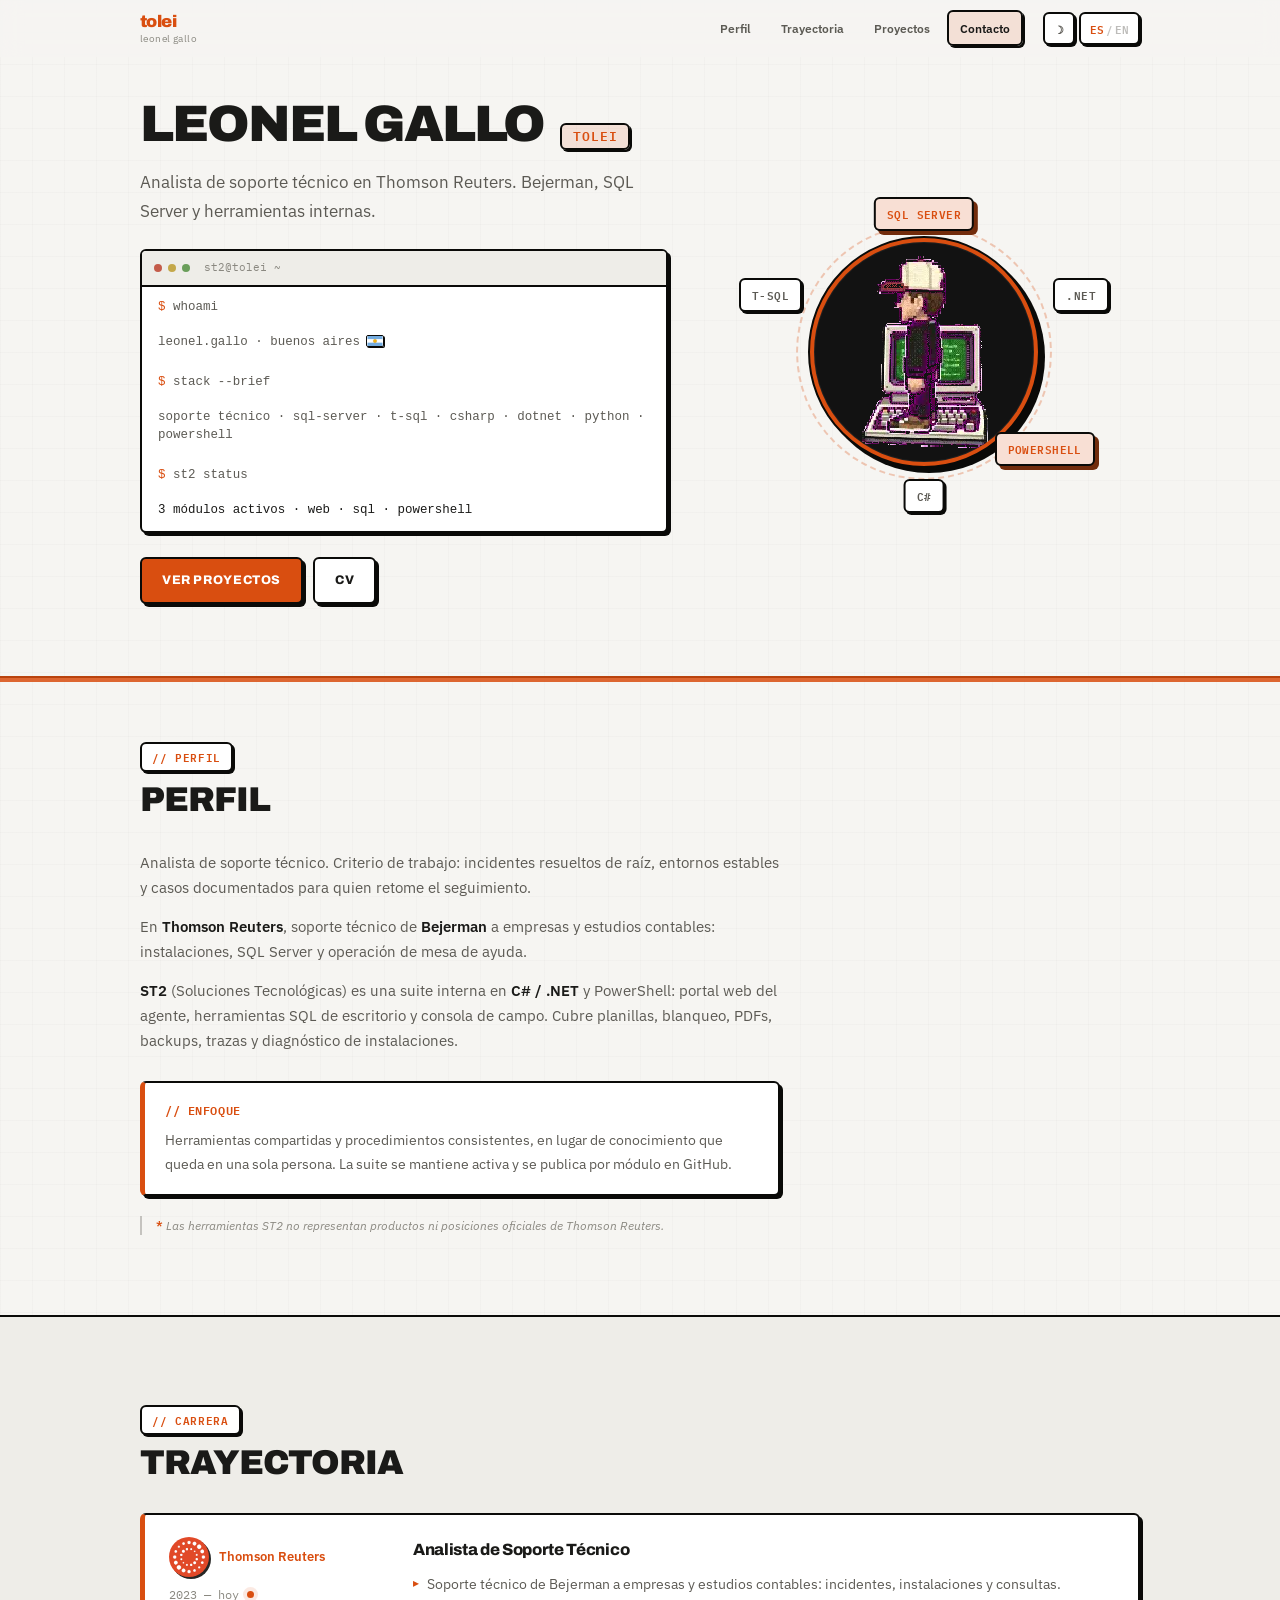
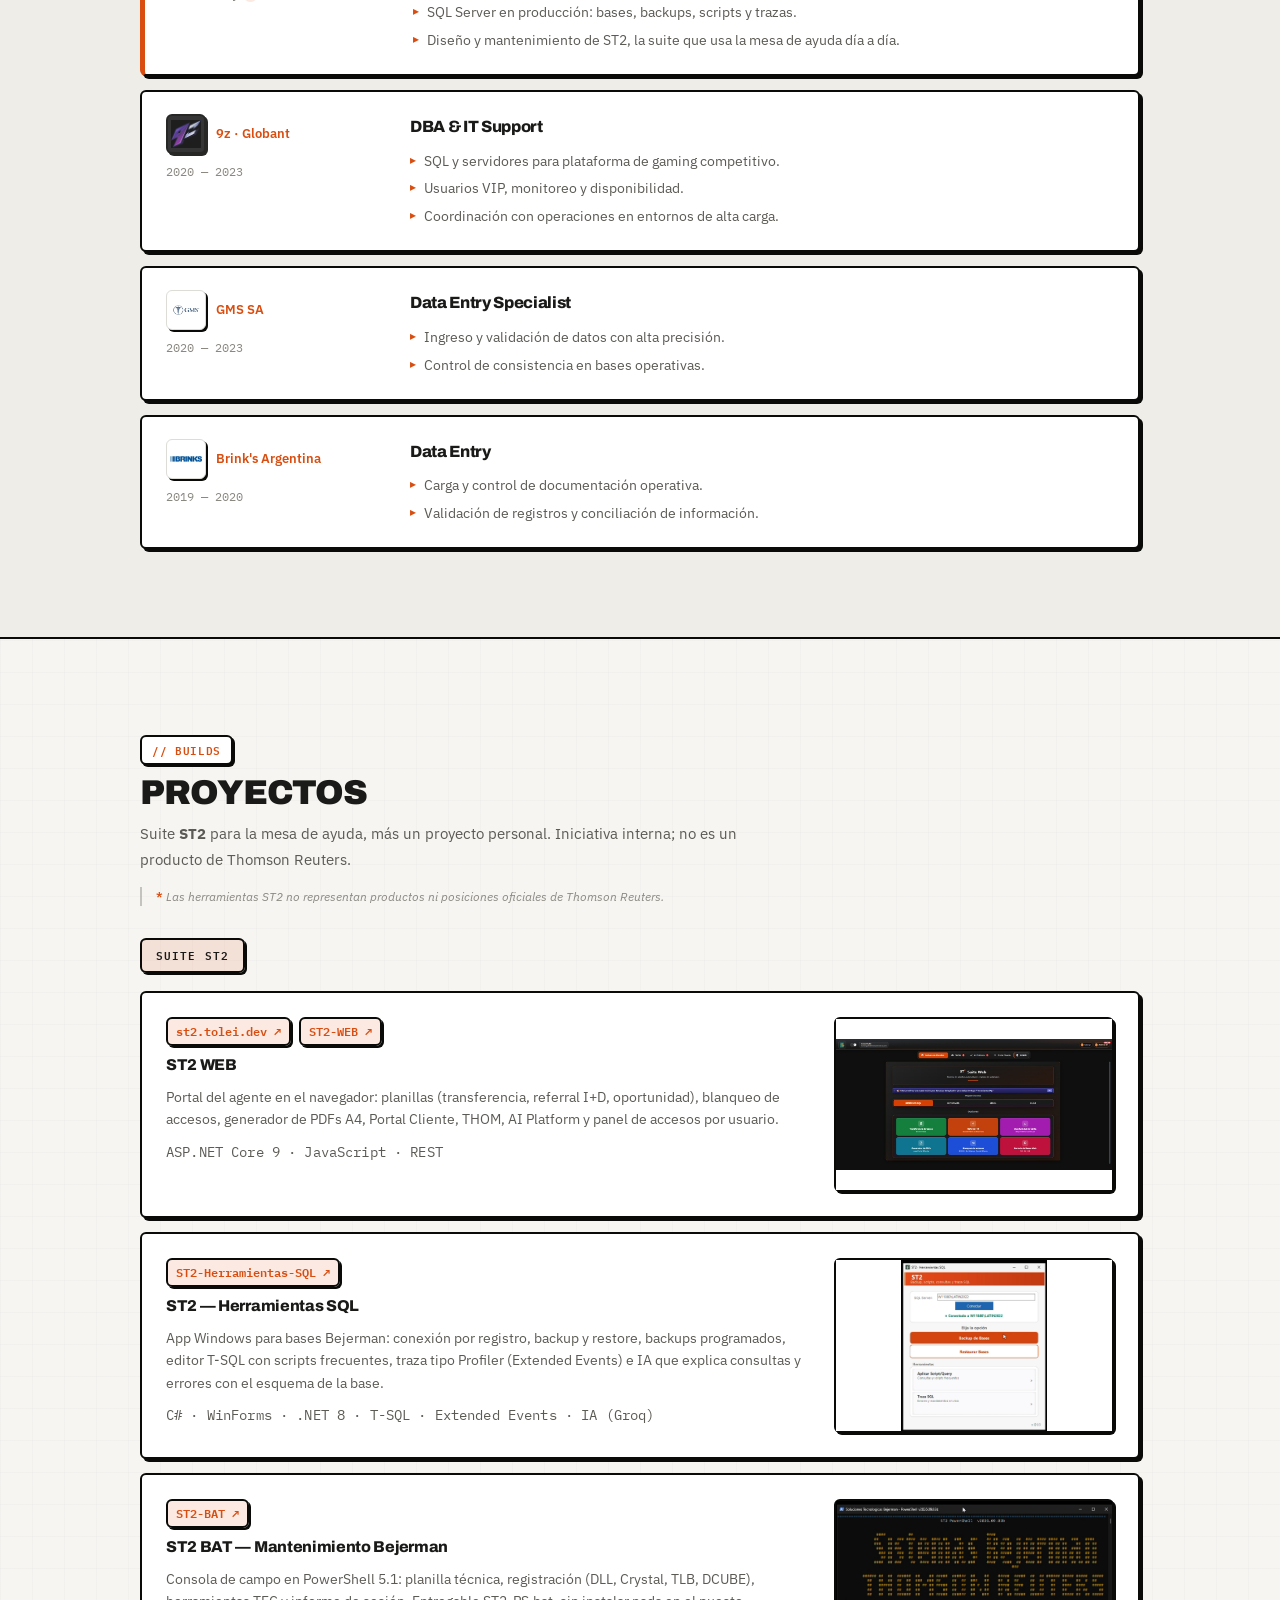
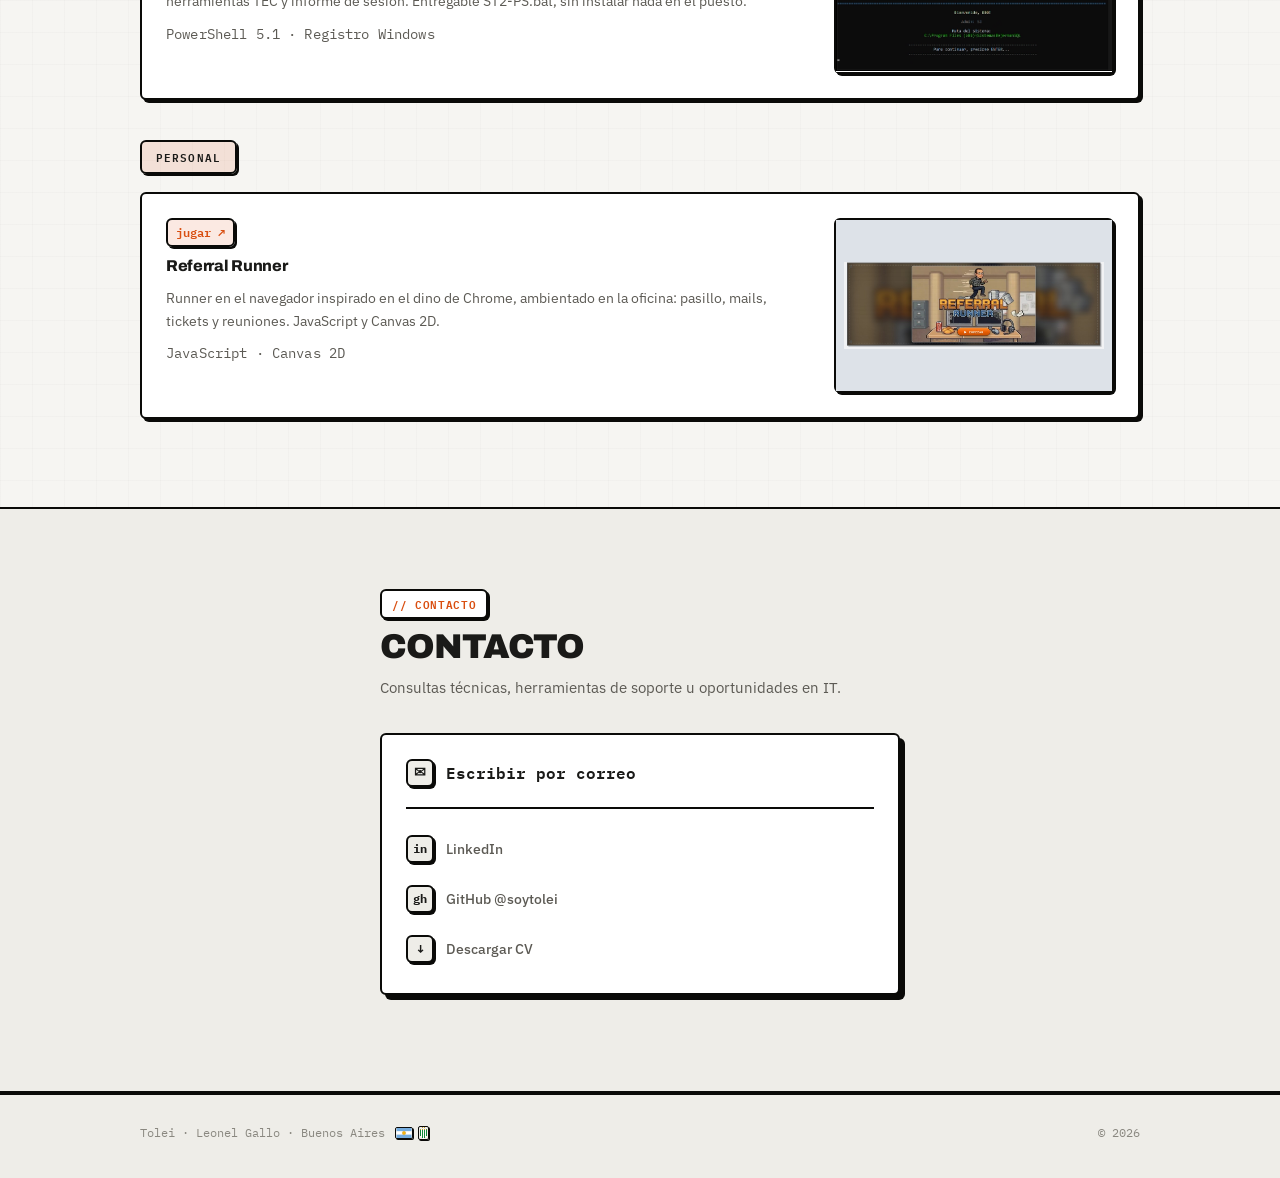
==== commit 480de984: "Zoom del pixel art dentro del circulo, sin agrandar el anillo." ====
--- a/index.html
+++ b/index.html
@@ -88,7 +88,9 @@
                 </div>
                 <div class="hero-visual" aria-hidden="false">
                     <div class="avatar-ring">
-                        <img src="assets/leonel-avatar.webp" alt="Leonel Gallo — Tolei" class="avatar-img" width="300" height="300" loading="eager">
+                        <span class="avatar-clip">
+                            <img src="assets/leonel-avatar.webp" alt="Leonel Gallo — Tolei" class="avatar-img" width="232" height="232" loading="eager">
+                        </span>
                     </div>
                     <div class="hero-chips" aria-hidden="true">
                         <span class="chip chip--accent" data-i18n="chip_sql">SQL Server</span>
--- a/style.css
+++ b/style.css
@@ -525,16 +525,16 @@
     display: flex;
     justify-content: center;
     align-items: center;
-    min-height: 400px;
+    min-height: 320px;
     width: 100%;
-    max-width: 420px;
+    max-width: 340px;
     margin-inline: auto;
     overflow: visible;
 }
 
 .avatar-ring {
-    width: min(300px, 62vw);
-    height: min(300px, 62vw);
+    width: min(232px, 50vw);
+    height: min(232px, 50vw);
     border-radius: 50%;
     padding: 4px;
     background: var(--accent);
@@ -544,6 +544,28 @@
     flex-shrink: 0;
     box-shadow: var(--shadow-lg);
     transition: box-shadow 0.25s ease, transform 0.25s ease;
+}
+
+.avatar-clip {
+    display: block;
+    width: 100%;
+    height: 100%;
+    border-radius: 50%;
+    overflow: hidden;
+    background: #121212;
+    box-shadow: inset 0 0 0 1px rgba(255, 255, 255, 0.06);
+}
+
+.avatar-img {
+    width: 100%;
+    height: 100%;
+    object-fit: contain;
+    object-position: center center;
+    display: block;
+    image-rendering: pixelated;
+    image-rendering: crisp-edges;
+    transform: scale(1.62);
+    transform-origin: center 55%;
 }
 
 .avatar-ring::before {
@@ -574,23 +596,6 @@
 
 [data-theme="light"] .hero-visual:hover .avatar-ring {
     box-shadow: 8px 8px 0 var(--shadow-ink);
-}
-
-.avatar-img {
-    width: 100%;
-    height: 100%;
-    border-radius: 50%;
-    object-fit: contain;
-    object-position: center center;
-    display: block;
-    background: #121212;
-    box-shadow: inset 0 0 0 1px rgba(255, 255, 255, 0.06);
-    image-rendering: pixelated;
-    image-rendering: crisp-edges;
-    padding: 2% 1% 0;
-    box-sizing: border-box;
-    transform: scale(1.12);
-    transform-origin: center center;
 }
 
 .hero-chips {
@@ -1445,8 +1450,7 @@
 
     .hero-visual {
         order: -1;
-        min-height: 300px;
-        max-width: 340px;
+        min-height: 250px;
     }
 
     .hero-chips { display: none; }
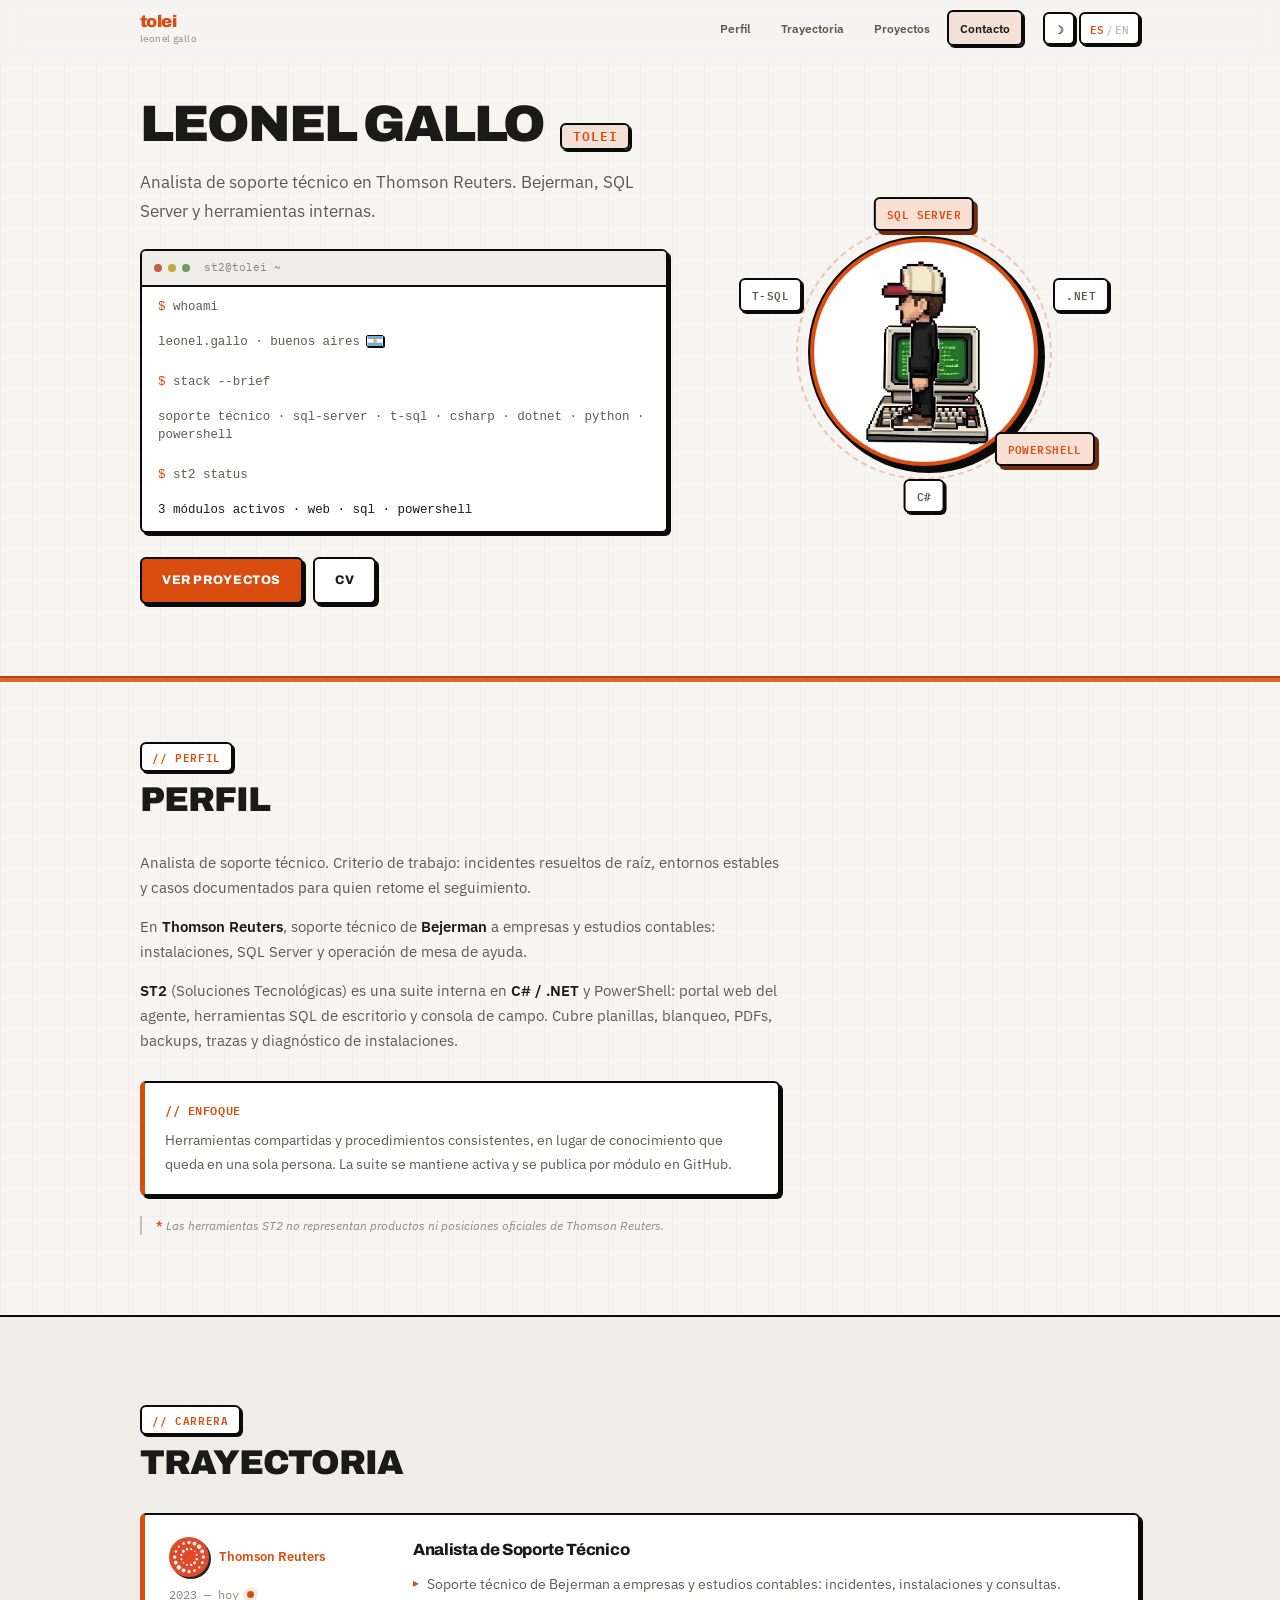
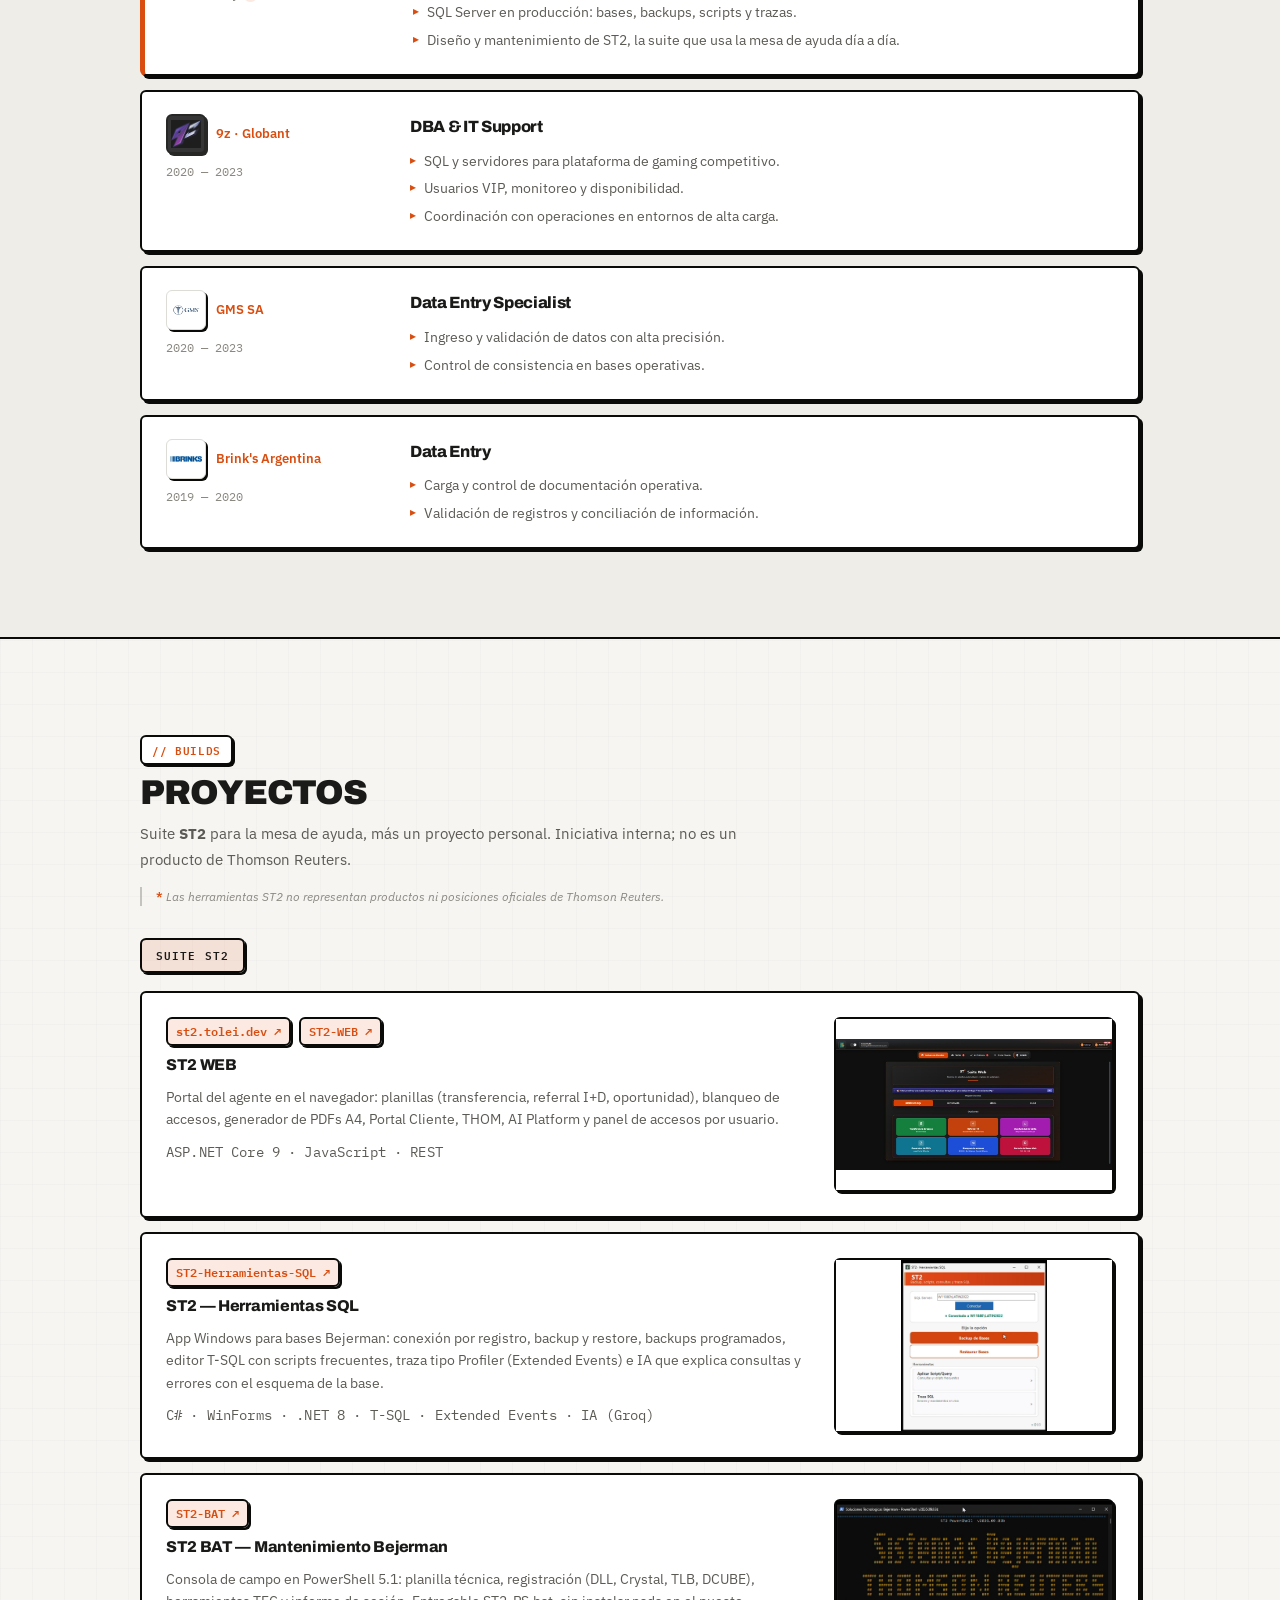
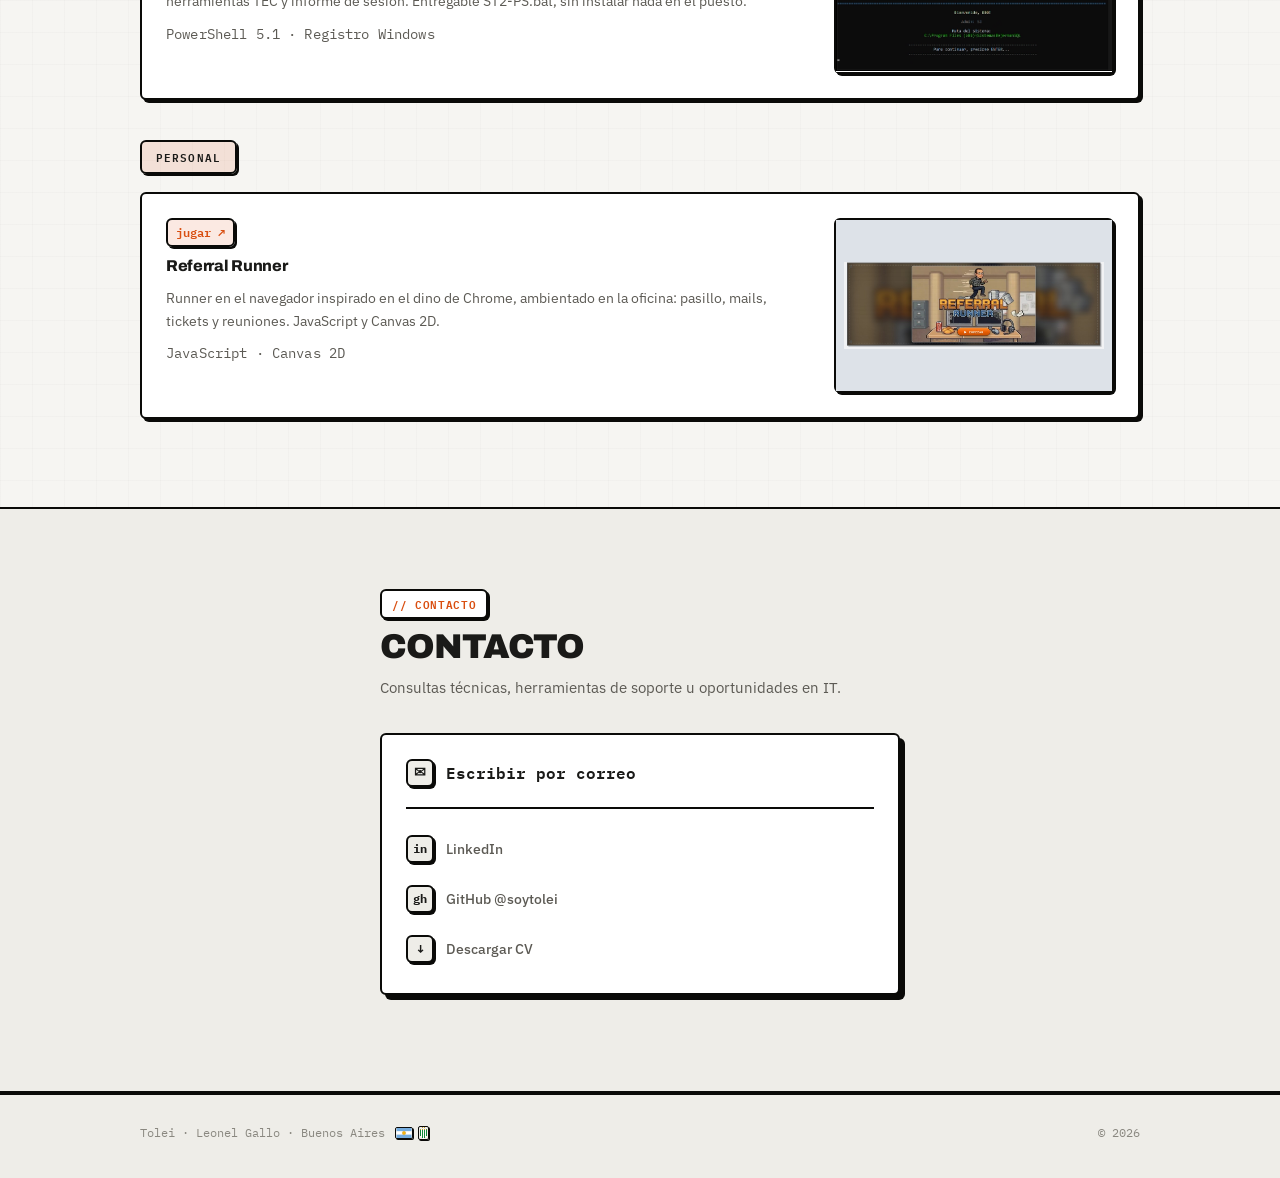
==== commit 3e8127da: "Avatar desde el MP4: fondo negro/blanco segun tema, sin ruido del GIF." ====
--- a/index.html
+++ b/index.html
@@ -89,7 +89,7 @@
                 <div class="hero-visual" aria-hidden="false">
                     <div class="avatar-ring">
                         <span class="avatar-clip">
-                            <img src="assets/leonel-avatar.webp" alt="Leonel Gallo — Tolei" class="avatar-img" width="232" height="232" loading="eager">
+                            <img class="avatar-img" src="assets/leonel-avatar.webp" alt="Leonel Gallo — Tolei" width="232" height="232" loading="eager">
                         </span>
                     </div>
                     <div class="hero-chips" aria-hidden="true">
--- a/style.css
+++ b/style.css
@@ -552,8 +552,14 @@
     height: 100%;
     border-radius: 50%;
     overflow: hidden;
-    background: #121212;
+    background: #0a0a0a;
     box-shadow: inset 0 0 0 1px rgba(255, 255, 255, 0.06);
+    transition: background 0.25s ease;
+}
+
+[data-theme="light"] .avatar-clip {
+    background: #ffffff;
+    box-shadow: inset 0 0 0 1px rgba(0, 0, 0, 0.06);
 }
 
 .avatar-img {
@@ -562,9 +568,8 @@
     object-fit: contain;
     object-position: center center;
     display: block;
-    image-rendering: pixelated;
-    image-rendering: crisp-edges;
-    transform: scale(1.62);
+    image-rendering: auto;
+    transform: scale(1.55);
     transform-origin: center 55%;
 }
 
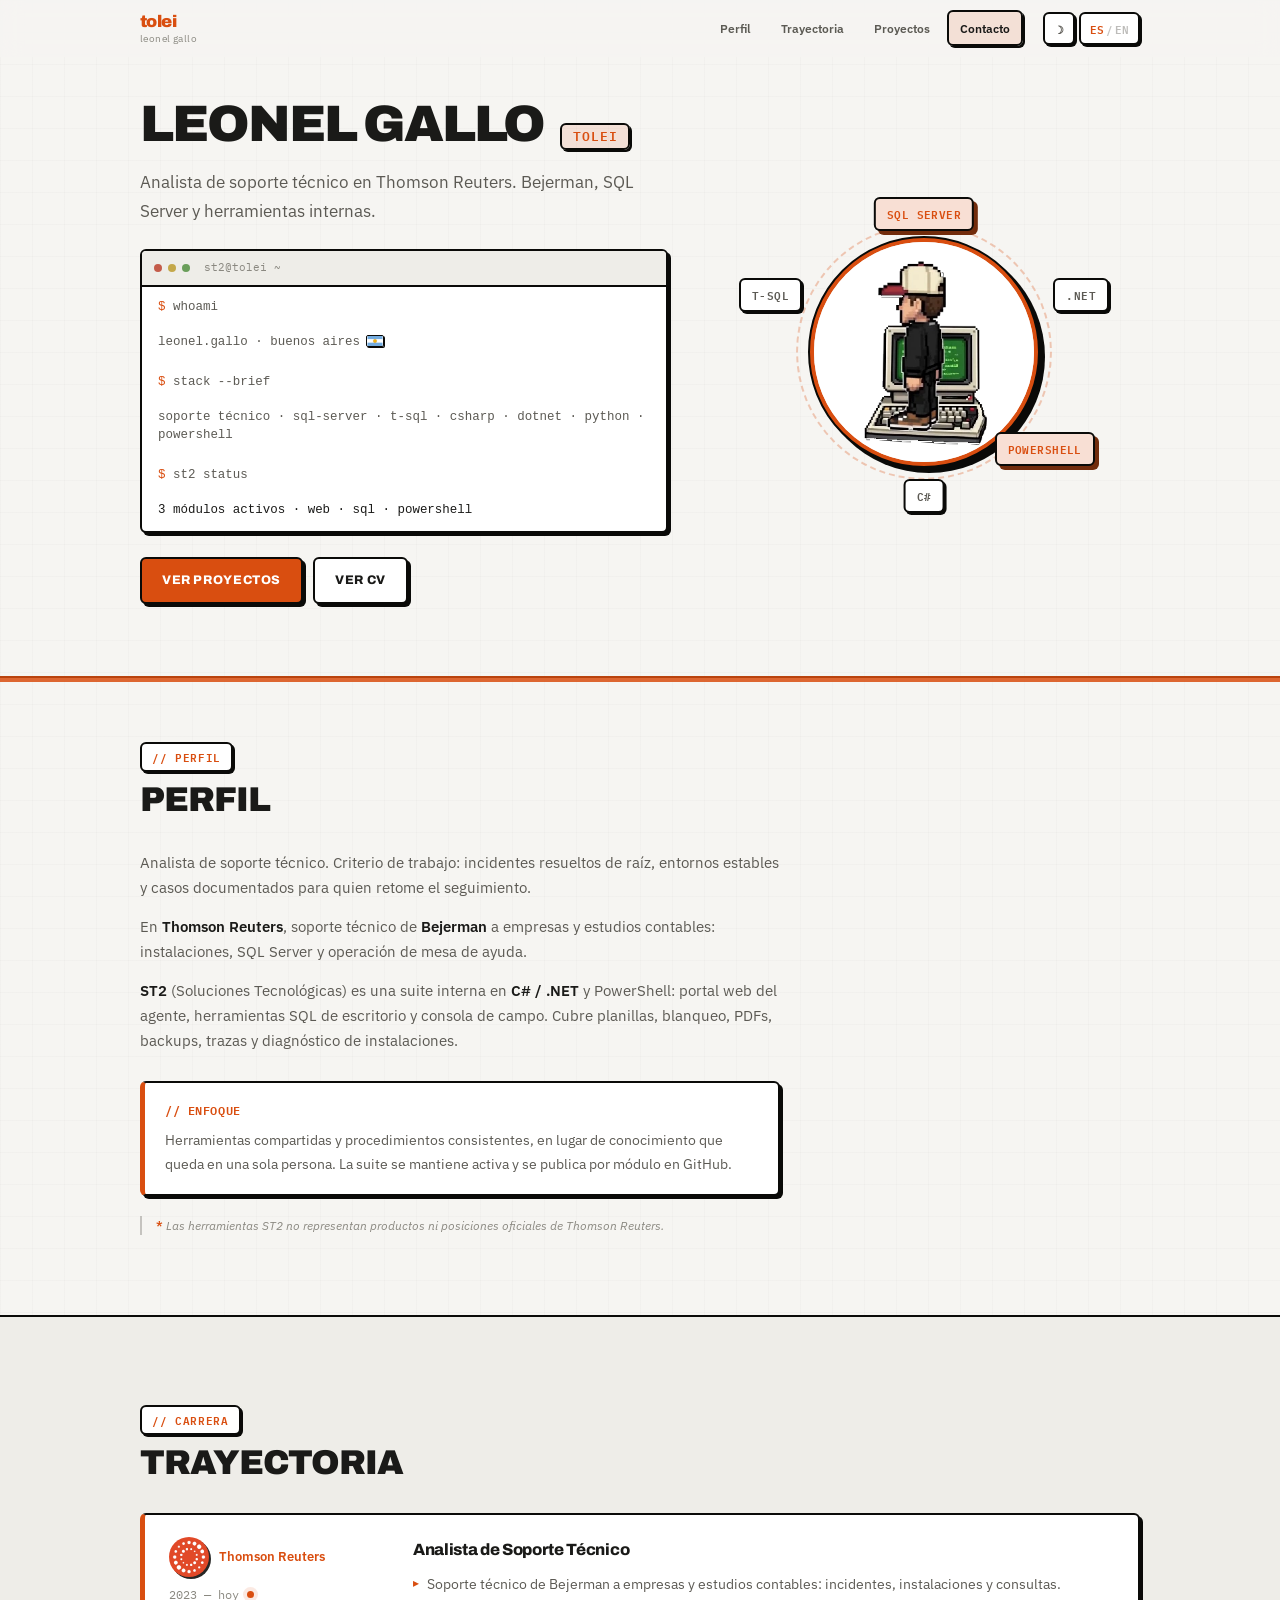
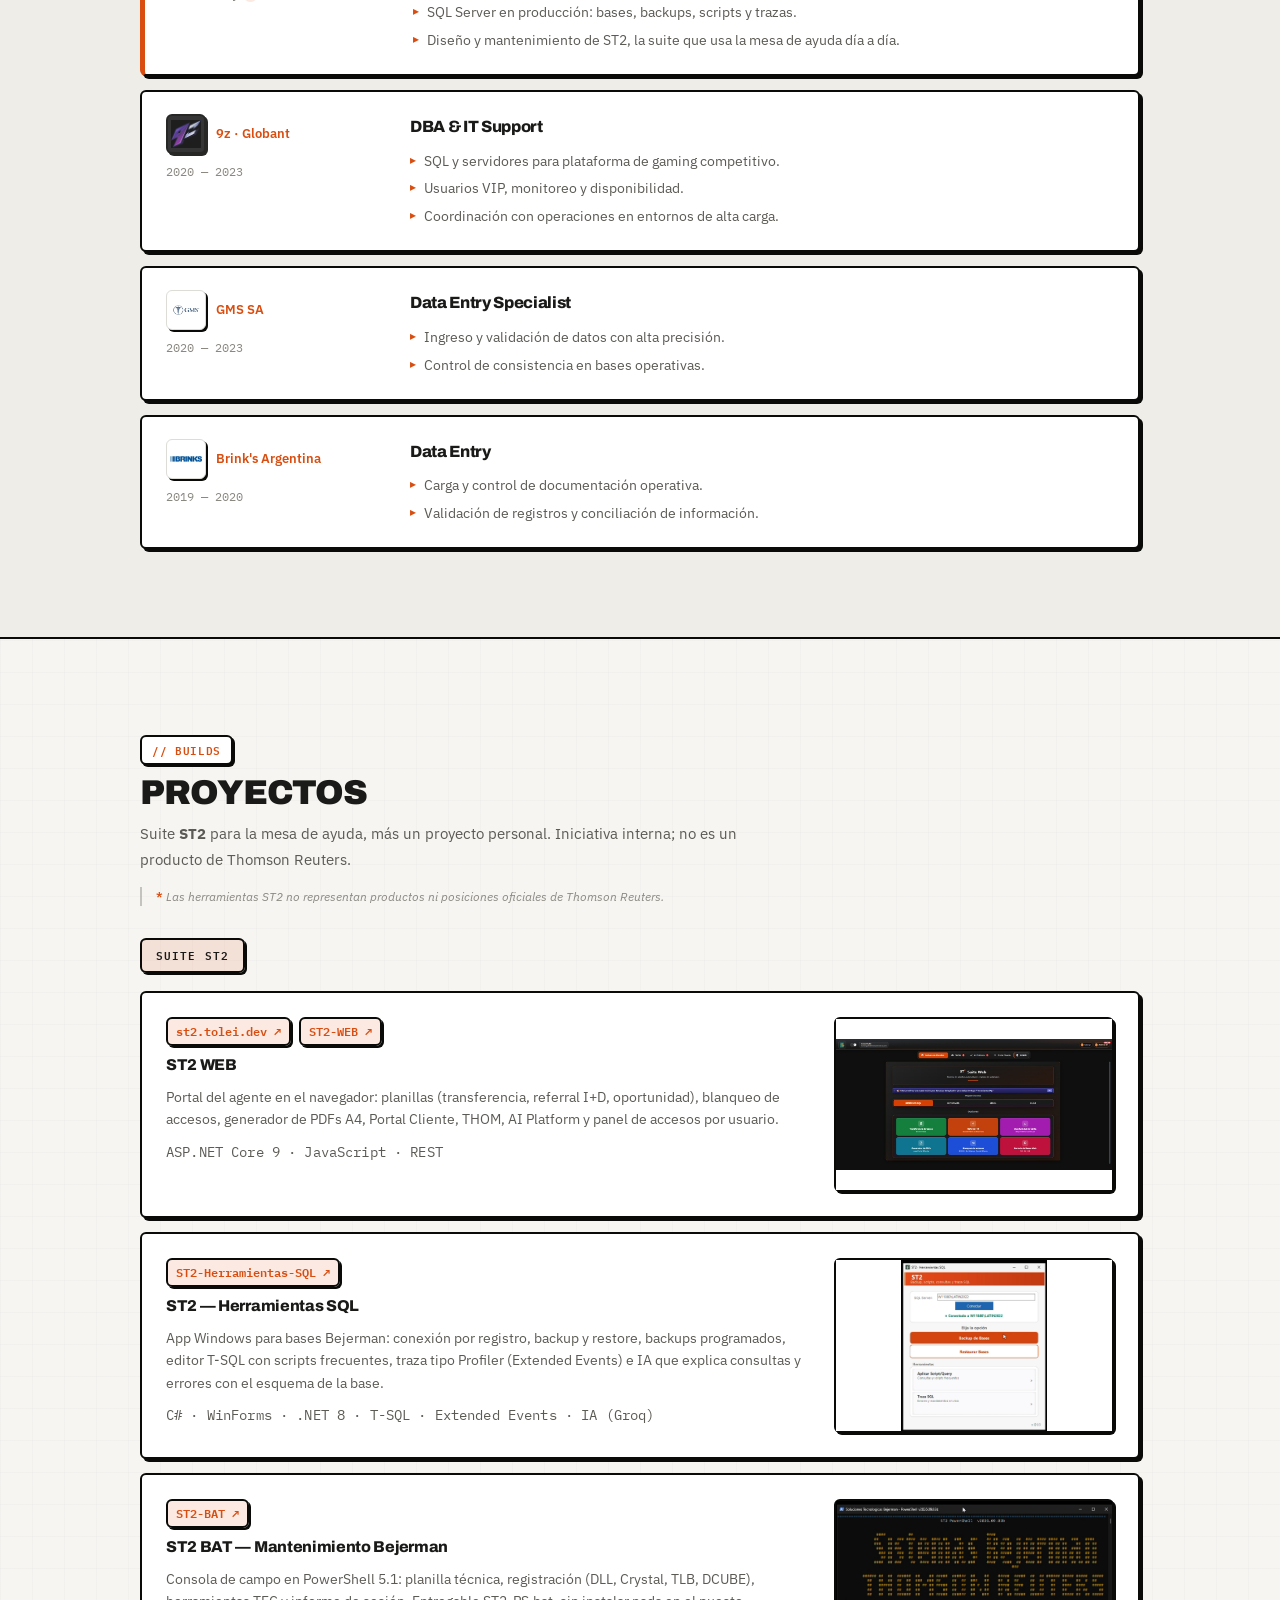
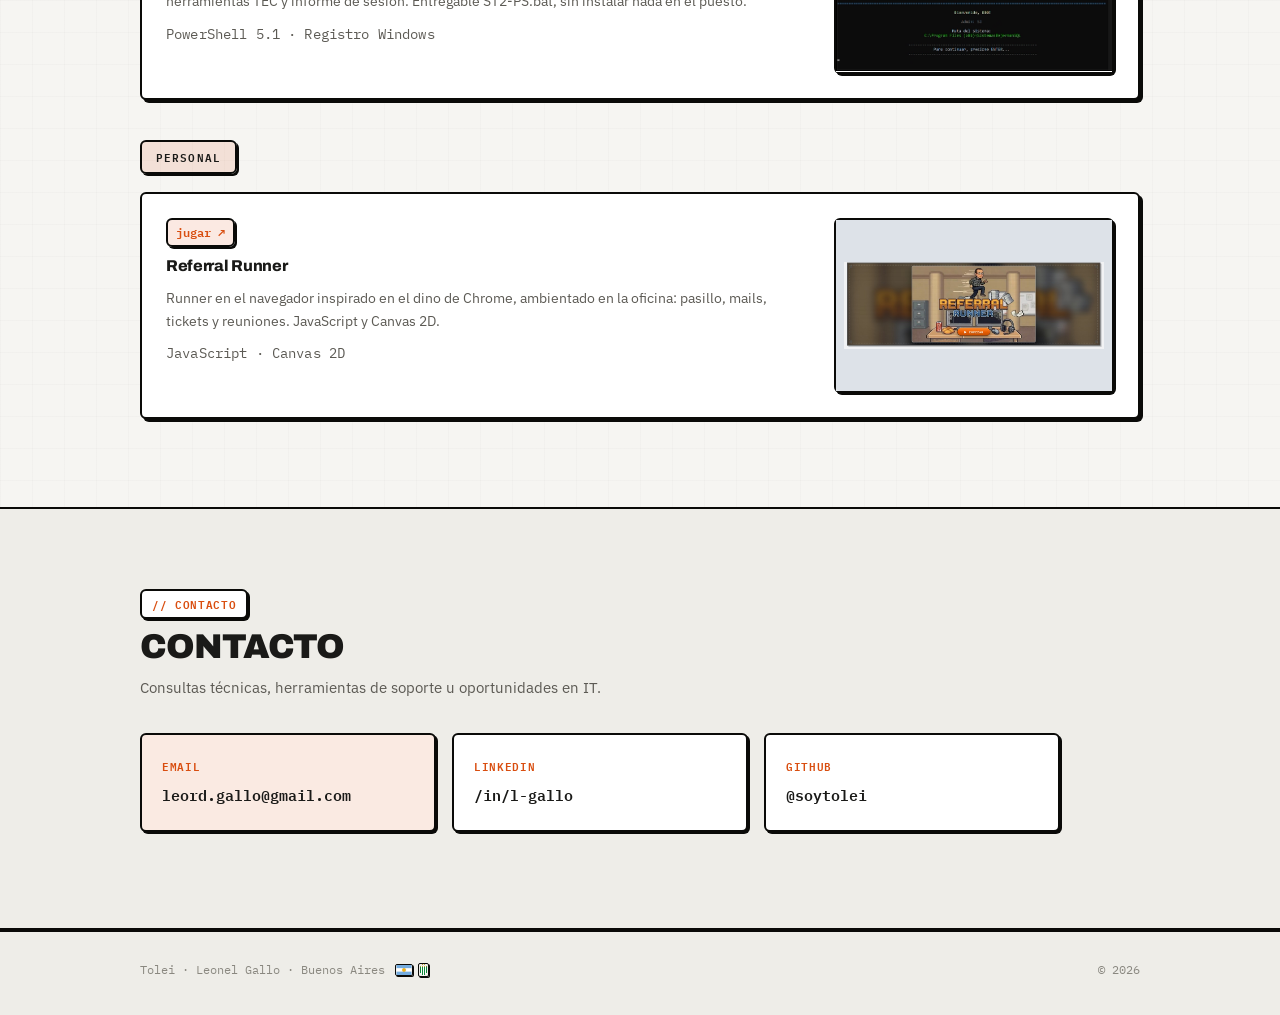
==== commit 433344c7: "Modernizar contacto y pasar el CV a preview con descarga en la pagina." ====
--- a/index.html
+++ b/index.html
@@ -83,7 +83,7 @@
                     </div>
                     <div class="hero-actions">
                         <a href="#projects" class="btn btn-primary" data-i18n="hero_cta_projects">Ver proyectos</a>
-                        <a href="CV2026.pdf" class="btn btn-ghost" download data-cv-link data-i18n="hero_cta_cv">CV</a>
+                        <a href="cv.html" class="btn btn-ghost" data-cv-page data-i18n="hero_cta_cv">Ver CV</a>
                     </div>
                 </div>
                 <div class="hero-visual" aria-hidden="false">
@@ -303,22 +303,25 @@
         </section>
 
         <section id="contact" class="block block--alt">
-            <div class="wrap contact-wrap">
+            <div class="wrap">
                 <header class="block-head">
                     <p class="block-eyebrow" data-i18n="contact_eyebrow">// contacto</p>
                     <h2 class="block-title" data-i18n="contact_title">Contacto</h2>
                     <p class="block-lead" data-i18n="contact_subtitle">Consultas técnicas, herramientas de soporte u oportunidades en IT.</p>
                 </header>
-                <div class="contact-panel">
-                    <a href="mailto:leord.gallo@gmail.com" class="contact-primary">
-                        <span class="contact-icon" aria-hidden="true">✉</span>
-                        <span data-i18n="contact_email">Escribir por correo</span>
+                <div class="contact-grid">
+                    <a class="contact-tile contact-tile--accent" href="mailto:leord.gallo@gmail.com">
+                        <span class="contact-kicker" data-i18n="contact_email_label">email</span>
+                        <span class="contact-value">leord.gallo@gmail.com</span>
                     </a>
-                    <ul class="contact-channels">
-                        <li><a href="https://www.linkedin.com/in/l-gallo/" target="_blank" rel="noopener noreferrer"><span class="contact-icon" aria-hidden="true">in</span><span>LinkedIn</span></a></li>
-                        <li><a href="https://github.com/soytolei" target="_blank" rel="noopener noreferrer"><span class="contact-icon" aria-hidden="true">gh</span><span>GitHub @soytolei</span></a></li>
-                        <li><a href="CV2026.pdf" download data-cv-link><span class="contact-icon" aria-hidden="true">↓</span><span data-i18n="cv_button">Descargar CV</span></a></li>
-                    </ul>
+                    <a class="contact-tile" href="https://www.linkedin.com/in/l-gallo/" target="_blank" rel="noopener noreferrer">
+                        <span class="contact-kicker">linkedin</span>
+                        <span class="contact-value">/in/l-gallo</span>
+                    </a>
+                    <a class="contact-tile" href="https://github.com/soytolei" target="_blank" rel="noopener noreferrer">
+                        <span class="contact-kicker">github</span>
+                        <span class="contact-value">@soytolei</span>
+                    </a>
                 </div>
             </div>
         </section>
--- a/style.css
+++ b/style.css
@@ -320,7 +320,7 @@
 .util-btn:focus-visible,
 .work-link:focus-visible,
 .contact-primary:focus-visible,
-.contact-channels a:focus-visible,
+.contact-tile:focus-visible,
 .nav-toggle:focus-visible,
 .lang-toggle:focus-visible,
 .theme-toggle:focus-visible {
@@ -571,6 +571,11 @@
     image-rendering: auto;
     transform: scale(1.55);
     transform-origin: center 55%;
+    background: #0a0a0a;
+}
+
+[data-theme="light"] .avatar-img {
+    background: #ffffff;
 }
 
 .avatar-ring::before {
@@ -1331,83 +1336,63 @@
 }
 
 /* ── Contact ── */
-.contact-wrap { max-width: 560px; }
-
-.contact-panel {
-    padding: 24px;
+.contact-grid {
+    display: grid;
+    grid-template-columns: repeat(3, 1fr);
+    gap: 16px;
+    max-width: 920px;
+}
+
+.contact-tile {
+    display: flex;
+    flex-direction: column;
+    gap: 8px;
+    padding: 22px 20px;
     border: var(--stroke) solid var(--ink);
     border-radius: var(--radius);
     background: var(--surface);
+    box-shadow: var(--shadow-sm);
+    text-decoration: none;
+    color: inherit;
+    transition: transform 0.18s ease, box-shadow 0.18s ease, border-color 0.18s ease;
+}
+
+.contact-tile:hover {
+    transform: translate(-2px, -2px);
     box-shadow: var(--shadow-lg);
-}
-
-.contact-primary {
-    display: flex;
-    align-items: center;
-    gap: 12px;
-    font-family: var(--mono);
-    font-size: 1rem;
+    color: inherit;
+}
+
+.contact-tile--accent {
+    border-color: var(--ink);
+    background: color-mix(in srgb, var(--surface) 88%, var(--accent) 12%);
+}
+
+.contact-kicker {
+    font-family: var(--mono);
+    font-size: 0.68rem;
+    font-weight: 600;
+    letter-spacing: 0.06em;
+    text-transform: uppercase;
+    color: var(--accent);
+}
+
+.contact-value {
+    font-family: var(--mono);
+    font-size: 0.95rem;
     font-weight: 600;
     color: var(--text);
-    text-decoration: none;
-    margin-bottom: 20px;
-    padding-bottom: 20px;
-    border-bottom: var(--stroke) solid var(--ink);
-}
-
-.contact-primary:hover { color: var(--accent); }
-
-.contact-channels {
-    list-style: none;
-    display: flex;
-    flex-direction: column;
-    gap: 10px;
-}
-
-.contact-channels a {
-    display: flex;
-    align-items: center;
-    gap: 12px;
-    font-size: 0.88rem;
-    font-weight: 500;
-    color: var(--text-muted);
-    text-decoration: none;
-    padding: 6px 8px;
-    margin: 0 -8px;
-    border-radius: var(--radius);
-    transition: color 0.15s, background 0.15s, transform 0.15s;
-}
-
-.contact-icon {
-    display: inline-flex;
-    align-items: center;
-    justify-content: center;
-    flex-shrink: 0;
-    width: 28px;
-    height: 28px;
-    font-family: var(--mono);
-    font-size: 0.72rem;
-    font-weight: 700;
-    line-height: 1;
-    color: var(--text);
-    background: var(--bg-alt);
-    border: var(--stroke) solid var(--ink);
-    border-radius: var(--radius);
-    box-shadow: var(--shadow-sm);
-}
-
-.contact-primary .contact-icon {
-    font-size: 0.85rem;
-}
-
-.contact-channels a:hover {
+    word-break: break-word;
+}
+
+.contact-tile:hover .contact-value {
     color: var(--accent);
-    background: var(--accent-dim);
-}
-
-.contact-channels a:hover .contact-icon {
-    color: var(--accent);
-    background: var(--accent-dim);
+}
+
+@media (max-width: 720px) {
+    .contact-grid {
+        grid-template-columns: 1fr;
+    }
 }
 
 /* ── Footer ── */
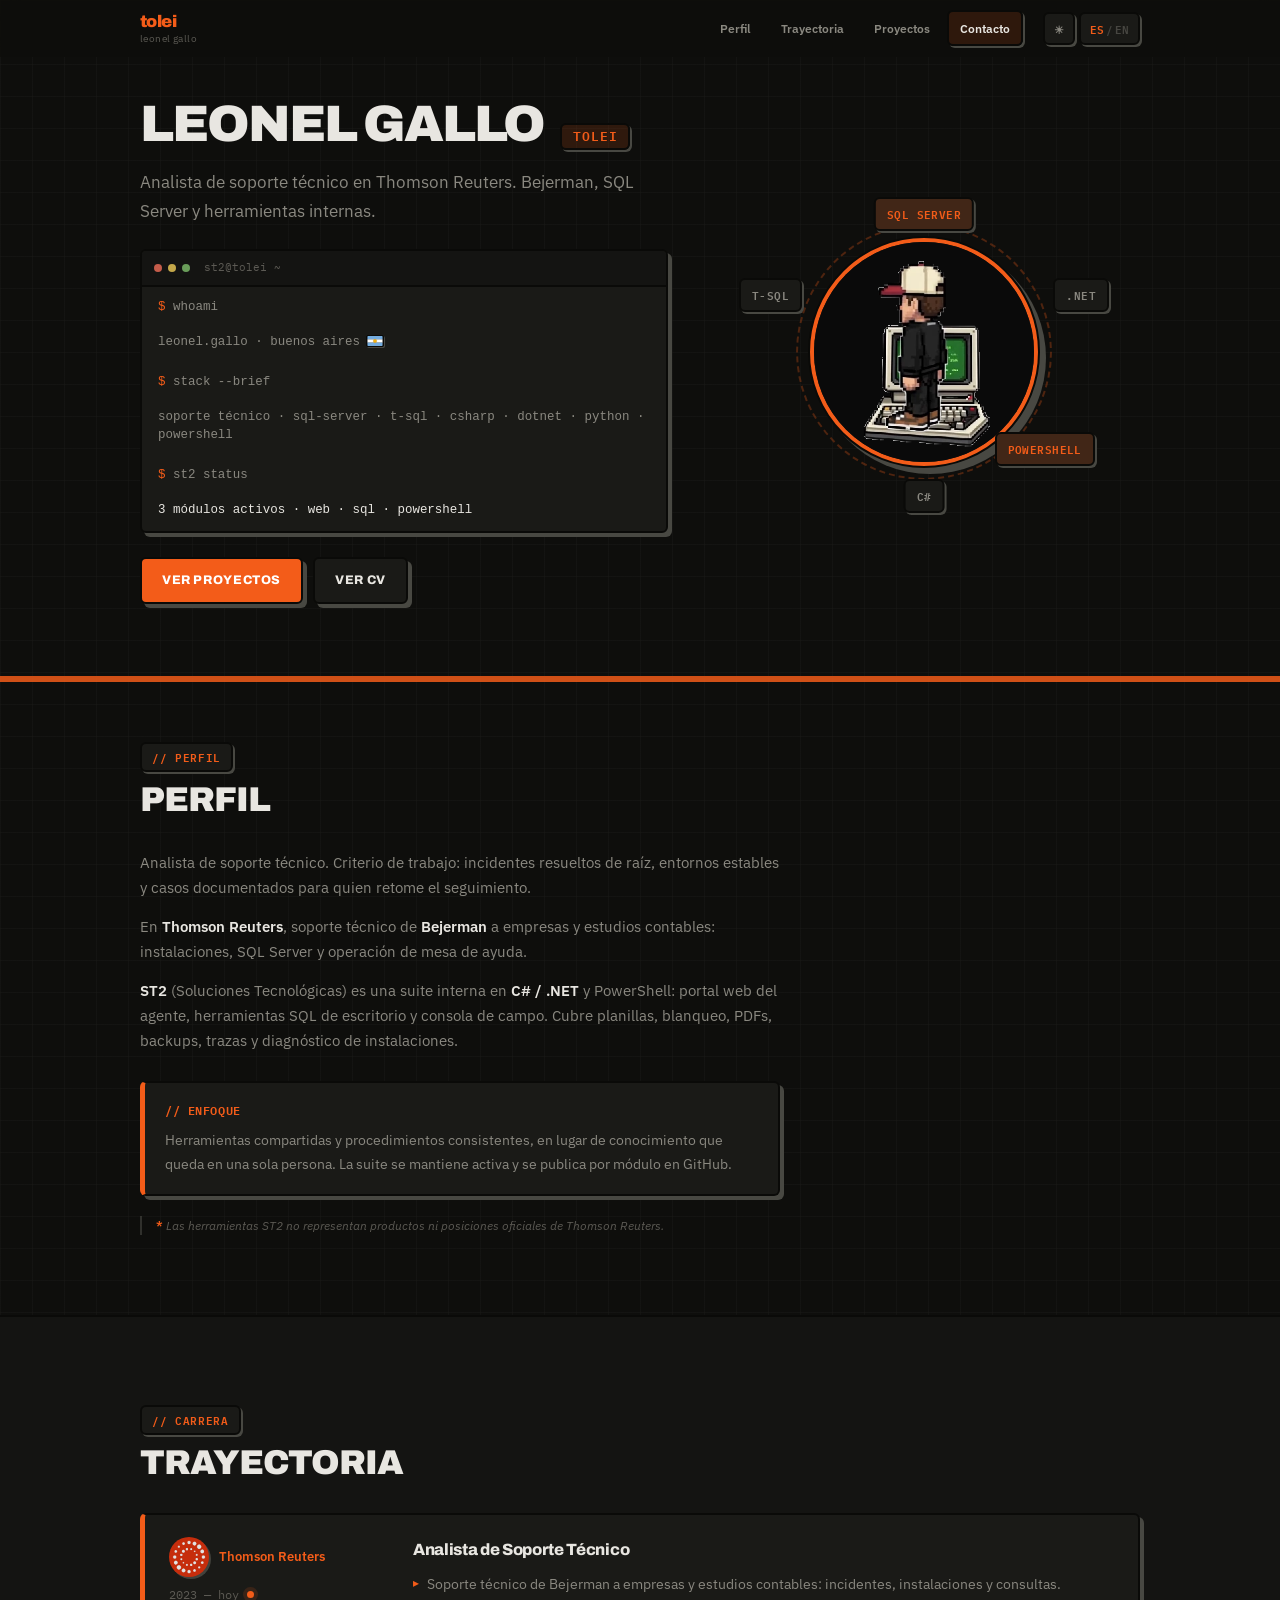
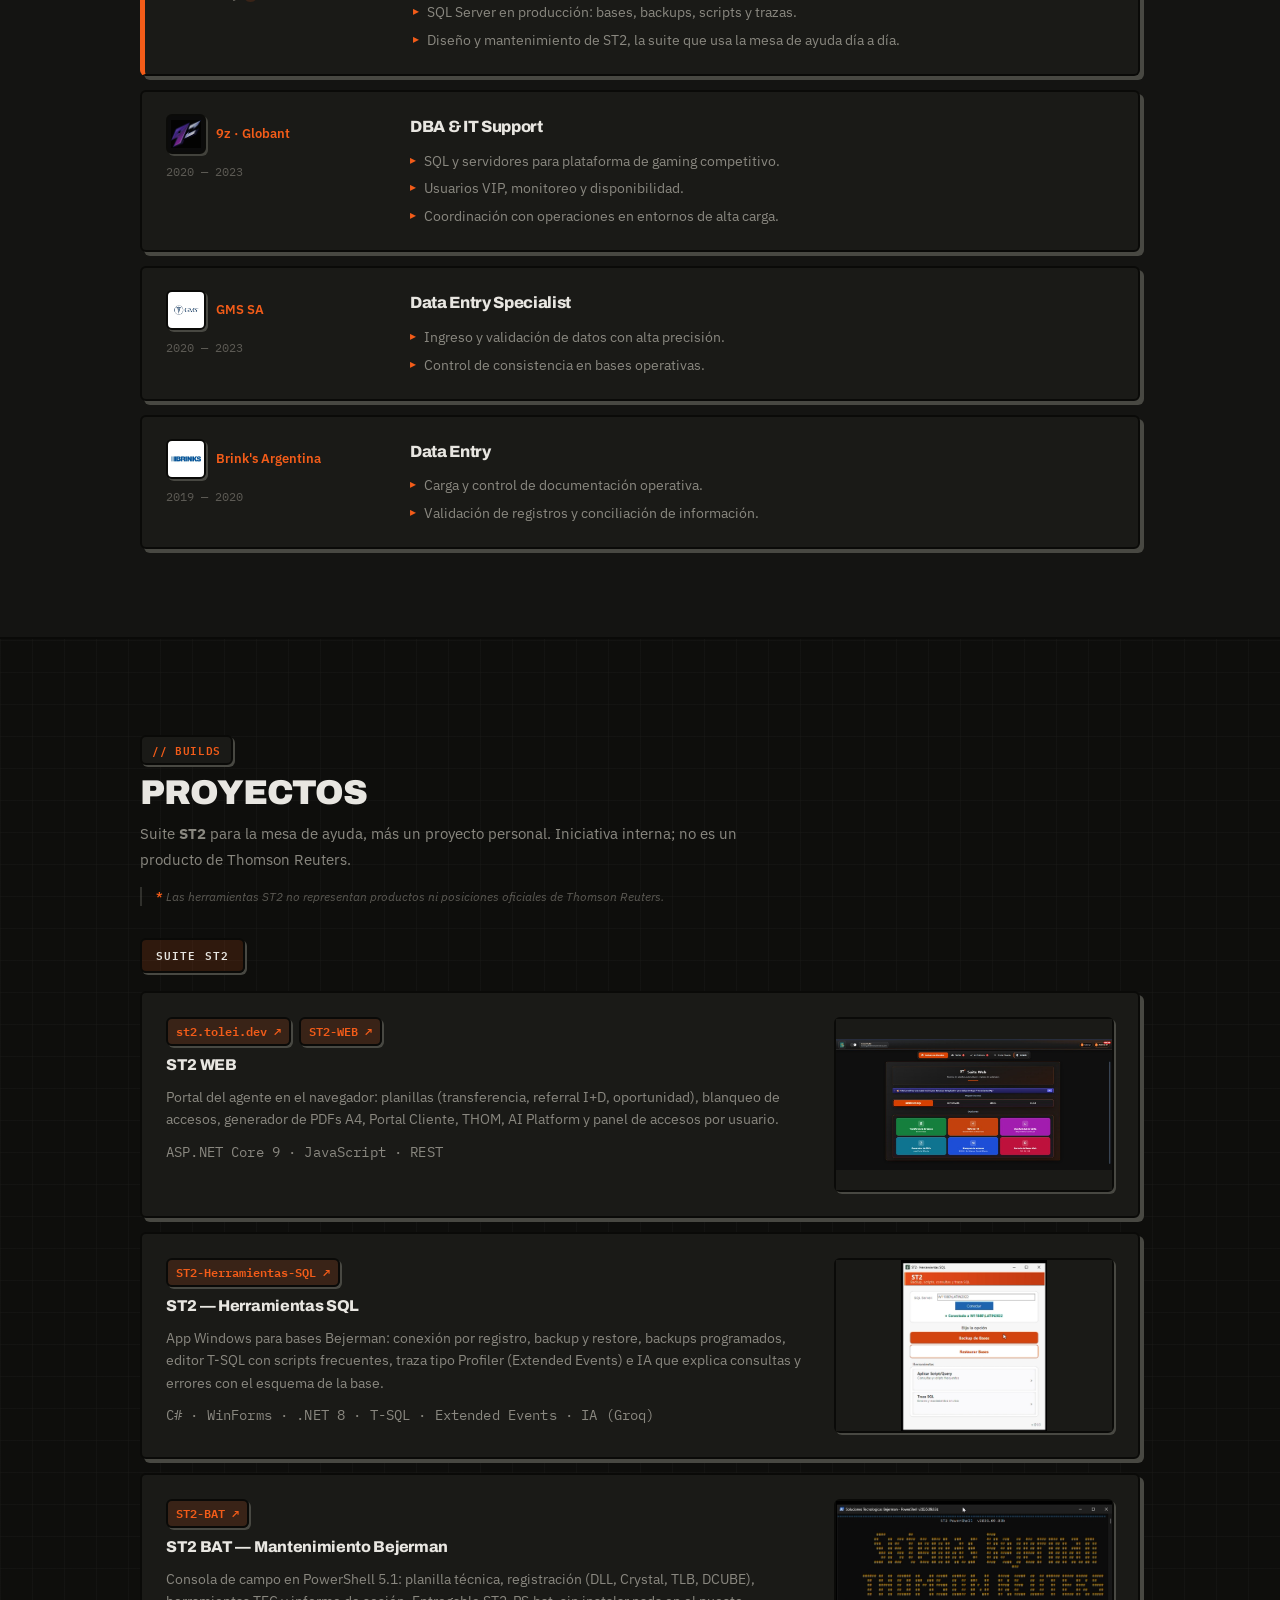
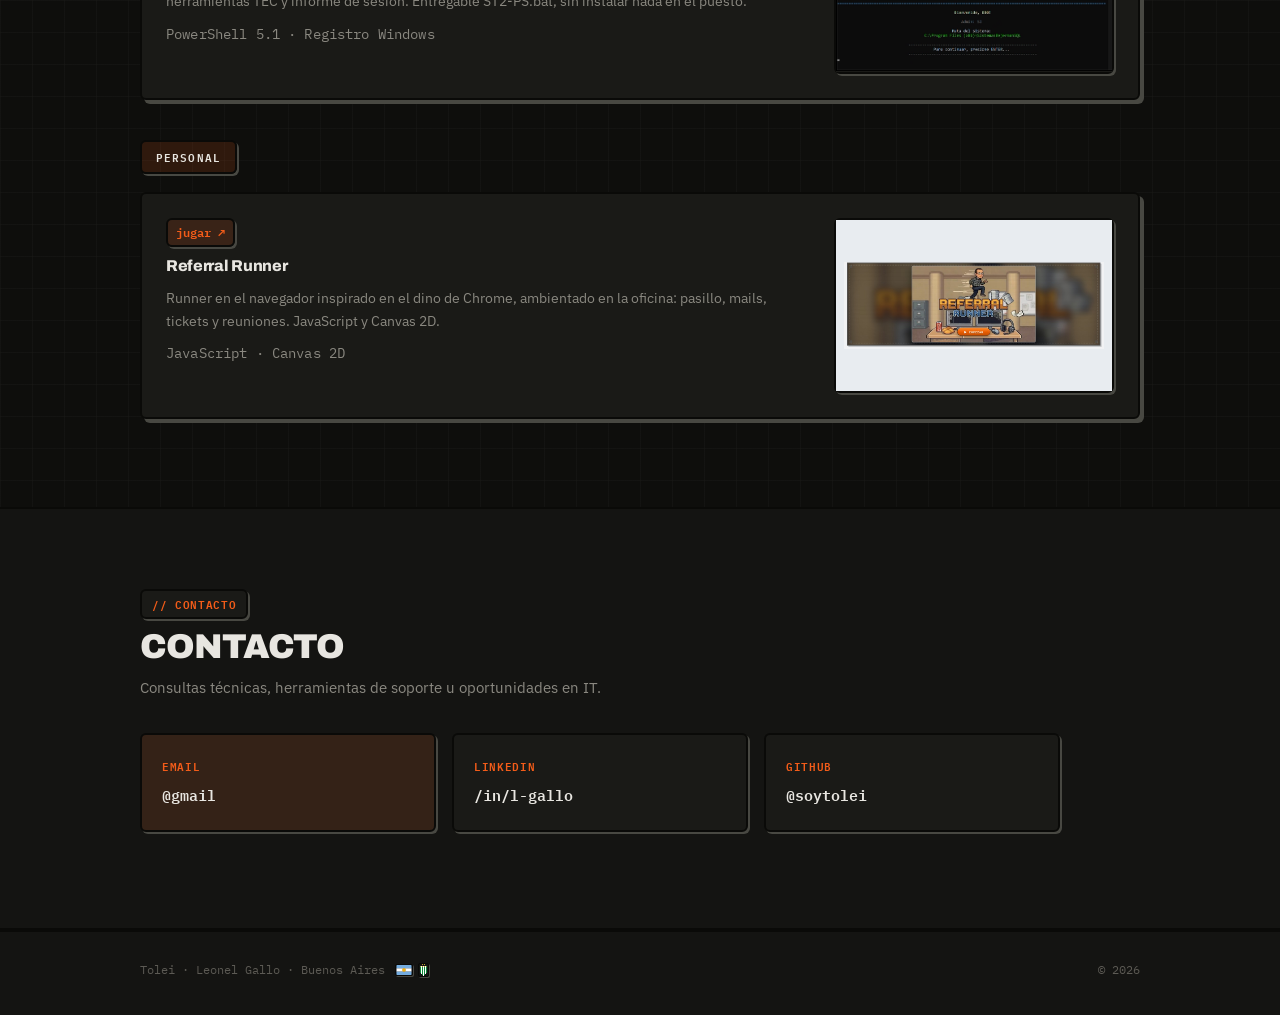
==== commit 797f3ce6: "Tema oscuro por defecto, CV con ruta nueva anti-cache y email menos expuesto." ====
--- a/index.html
+++ b/index.html
@@ -1,5 +1,5 @@
 <!DOCTYPE html>
-<html lang="es" data-theme="light">
+<html lang="es" data-theme="dark">
 <head>
     <meta charset="UTF-8">
     <meta name="viewport" content="width=device-width, initial-scale=1.0">
@@ -18,11 +18,11 @@
     <link rel="preconnect" href="https://fonts.googleapis.com">
     <link rel="preconnect" href="https://fonts.gstatic.com" crossorigin>
     <link href="https://fonts.googleapis.com/css2?family=Archivo:wght@700;800;900&family=Archivo+Black&family=IBM+Plex+Mono:wght@400;500;600&family=IBM+Plex+Sans:wght@400;500;600;700&display=swap" rel="stylesheet">
-    <meta name="theme-color" content="#f6f5f2">
+    <meta name="theme-color" content="#0e0e0c">
     <link rel="stylesheet" href="style.css">
     <script>
         (function () {
-            var theme = localStorage.getItem('tolei-portfolio-theme') || 'light';
+            var theme = localStorage.getItem('tolei-portfolio-theme') || 'dark';
             document.documentElement.setAttribute('data-theme', theme);
         })();
     </script>
@@ -46,7 +46,7 @@
                     <a href="#contact" class="nav-link" data-i18n="nav_contact">Contacto</a>
                 </nav>
                 <div class="header-utils">
-                    <button class="util-btn theme-toggle" type="button" aria-label="Activar modo oscuro" data-theme="light">
+                    <button class="util-btn theme-toggle" type="button" aria-label="Activar modo claro" data-theme="dark">
                         <span class="theme-icon theme-icon-sun" aria-hidden="true">☀</span>
                         <span class="theme-icon theme-icon-moon" aria-hidden="true">☽</span>
                     </button>
@@ -312,7 +312,7 @@
                 <div class="contact-grid">
                     <a class="contact-tile contact-tile--accent" href="mailto:leord.gallo@gmail.com">
                         <span class="contact-kicker" data-i18n="contact_email_label">email</span>
-                        <span class="contact-value">leord.gallo@gmail.com</span>
+                        <span class="contact-value" data-i18n="contact_email_value">@gmail</span>
                     </a>
                     <a class="contact-tile" href="https://www.linkedin.com/in/l-gallo/" target="_blank" rel="noopener noreferrer">
                         <span class="contact-kicker">linkedin</span>
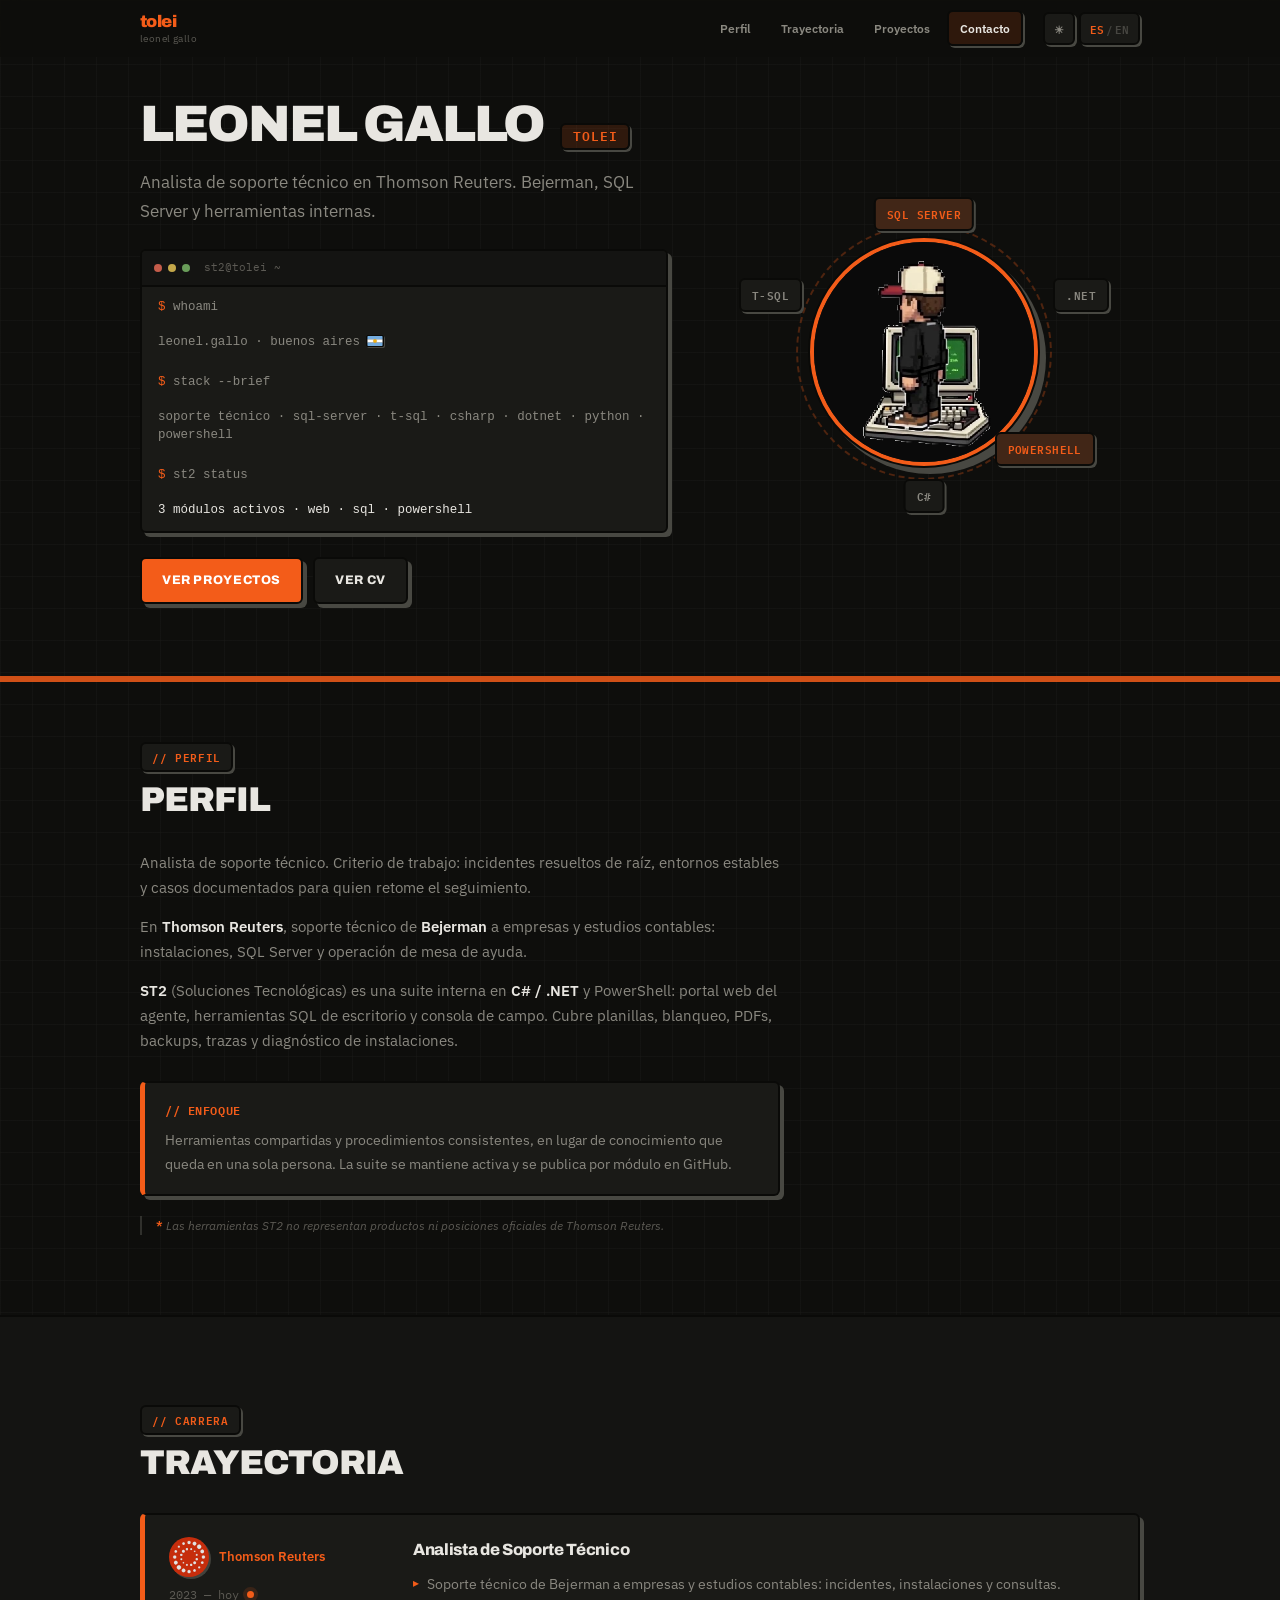
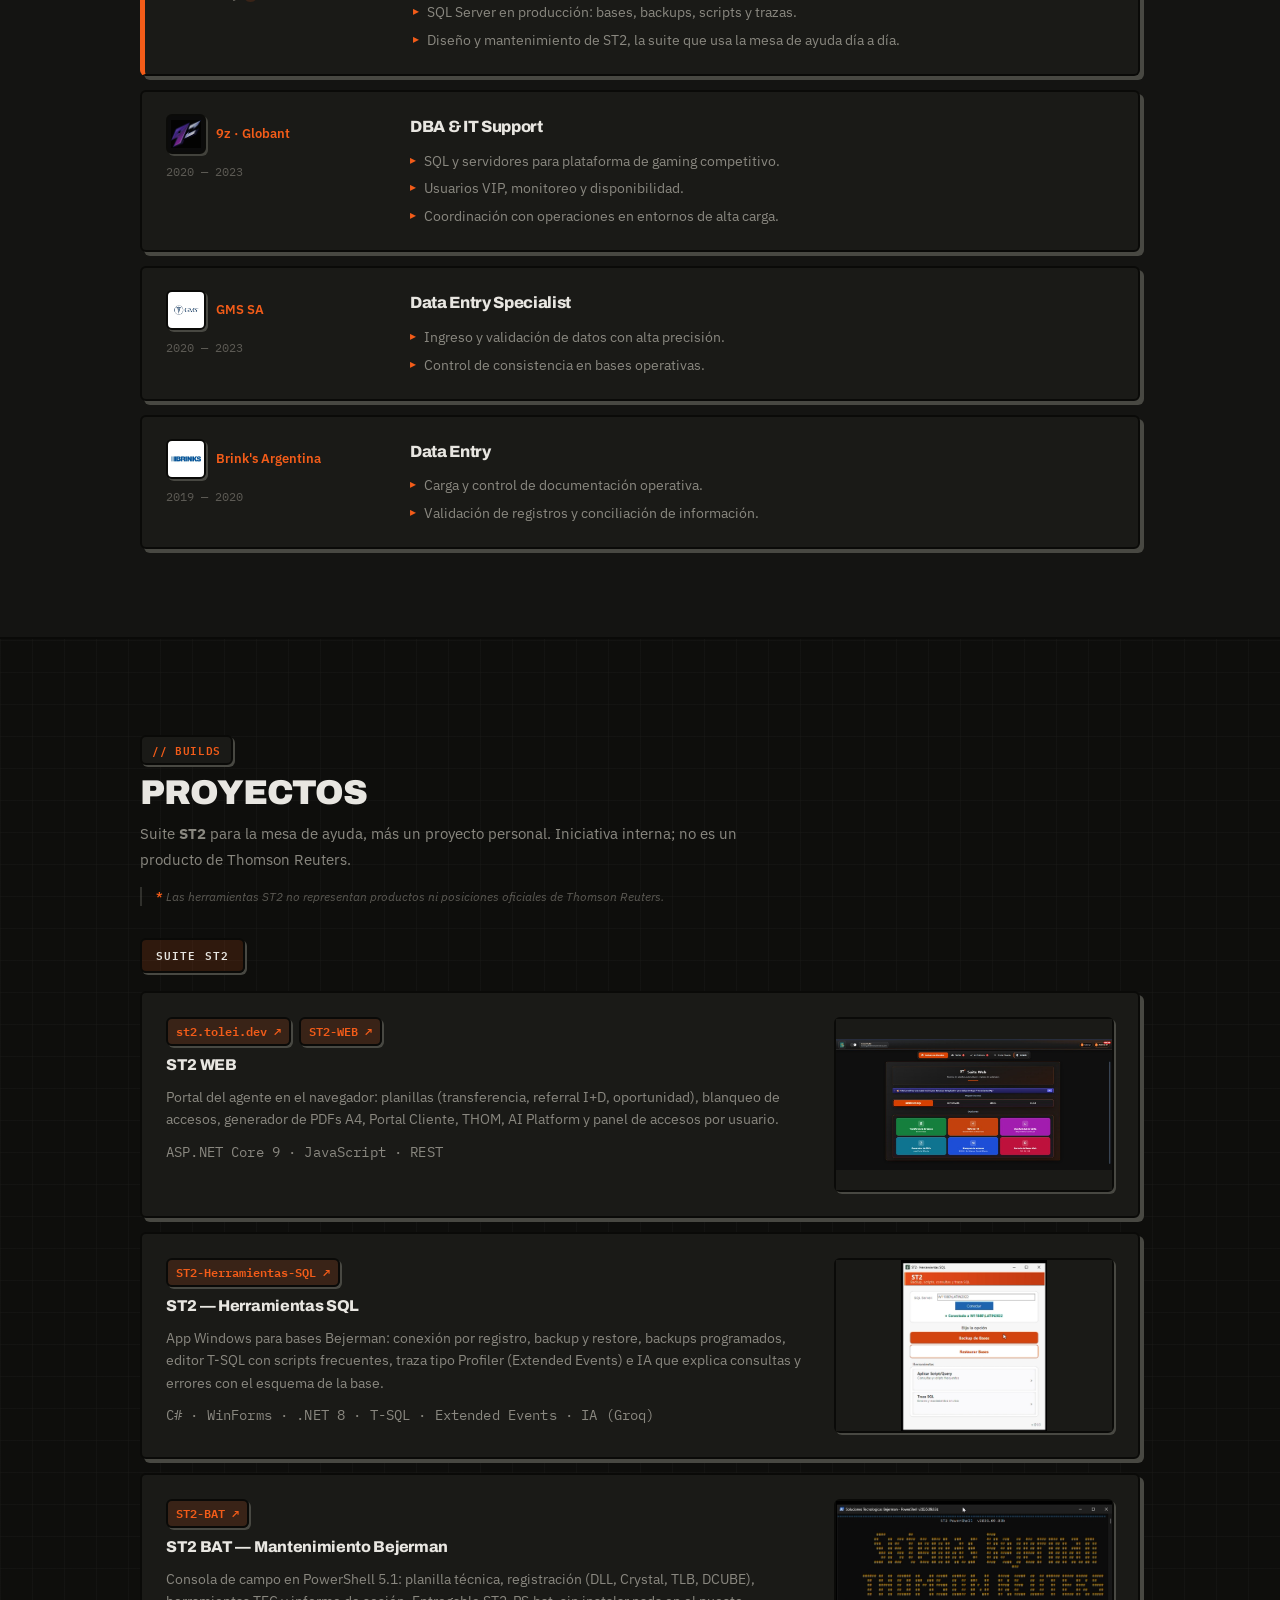
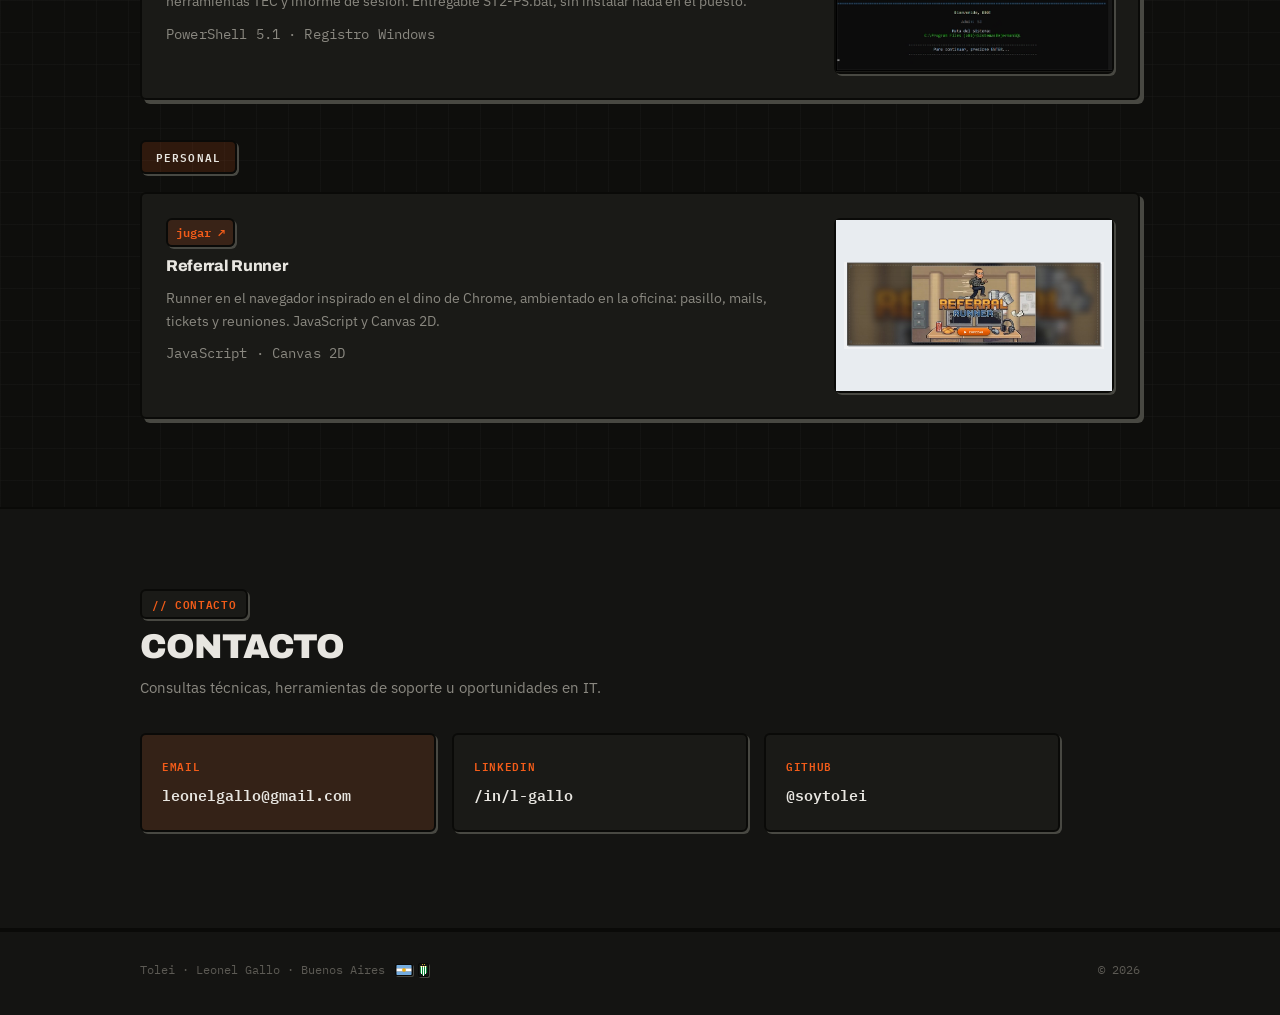
==== commit 06558ea6: "Ver CV abre el PDF directo y email visible sin exponer el mailto real." ====
--- a/index.html
+++ b/index.html
@@ -83,7 +83,7 @@
                     </div>
                     <div class="hero-actions">
                         <a href="#projects" class="btn btn-primary" data-i18n="hero_cta_projects">Ver proyectos</a>
-                        <a href="cv.html" class="btn btn-ghost" data-cv-page data-i18n="hero_cta_cv">Ver CV</a>
+                        <a href="assets/cv/leonel-gallo-2026.pdf" class="btn btn-ghost" data-cv-page target="_blank" rel="noopener noreferrer" data-i18n="hero_cta_cv">Ver CV</a>
                     </div>
                 </div>
                 <div class="hero-visual" aria-hidden="false">
@@ -312,7 +312,7 @@
                 <div class="contact-grid">
                     <a class="contact-tile contact-tile--accent" href="mailto:leord.gallo@gmail.com">
                         <span class="contact-kicker" data-i18n="contact_email_label">email</span>
-                        <span class="contact-value" data-i18n="contact_email_value">@gmail</span>
+                        <span class="contact-value" data-i18n="contact_email_value">leonelgallo@gmail.com</span>
                     </a>
                     <a class="contact-tile" href="https://www.linkedin.com/in/l-gallo/" target="_blank" rel="noopener noreferrer">
                         <span class="contact-kicker">linkedin</span>
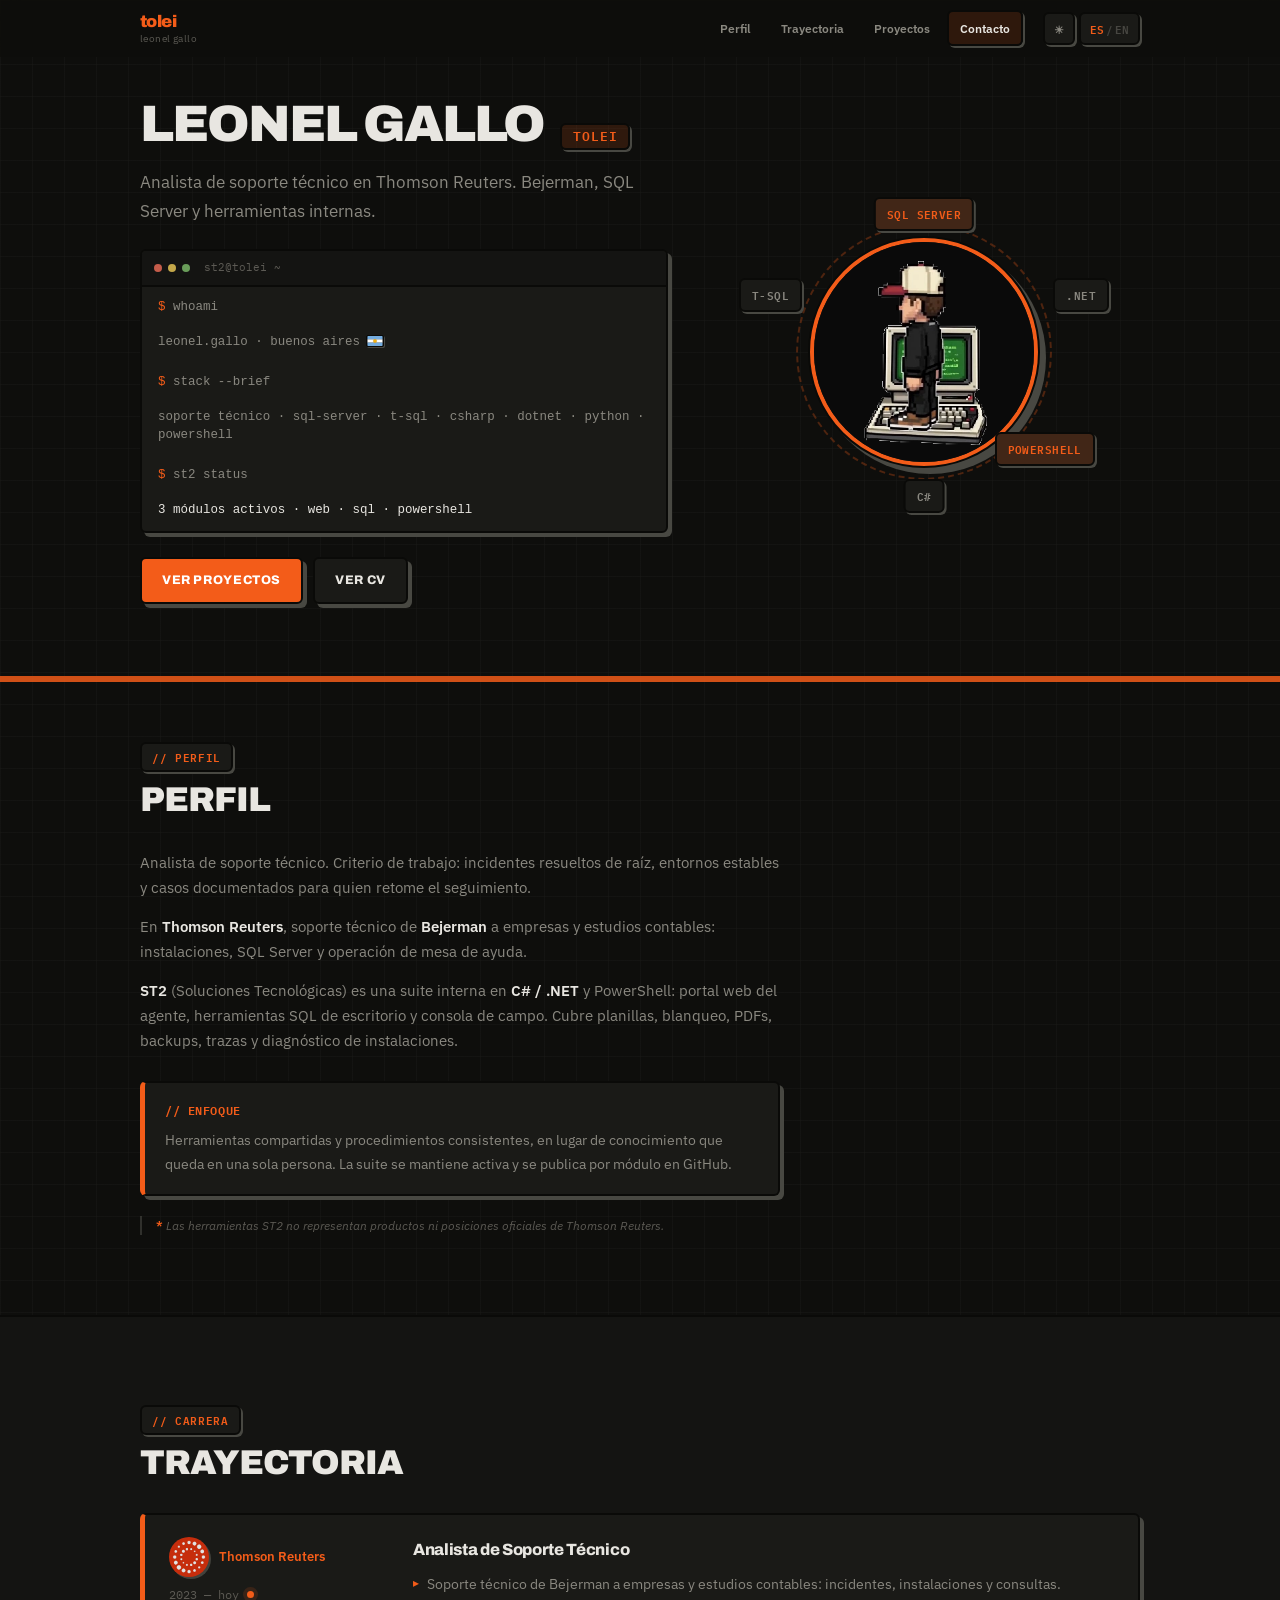
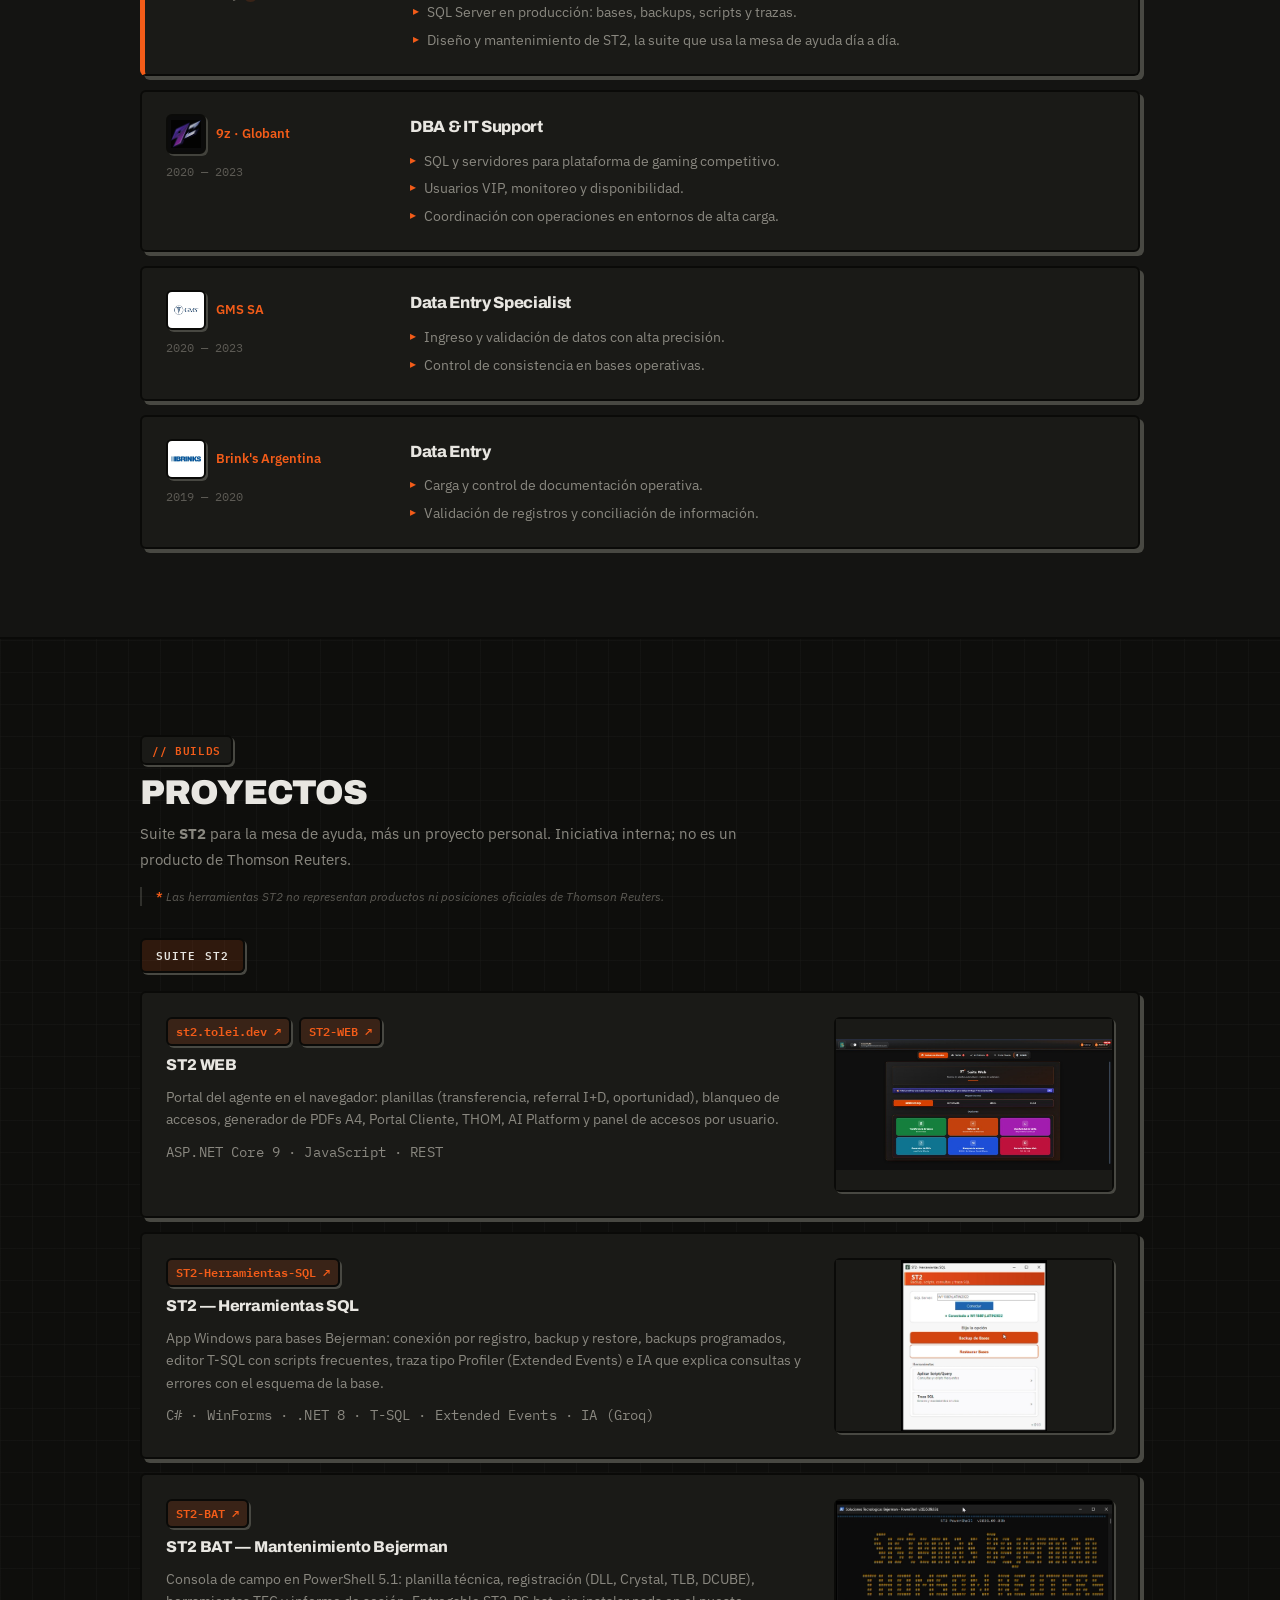
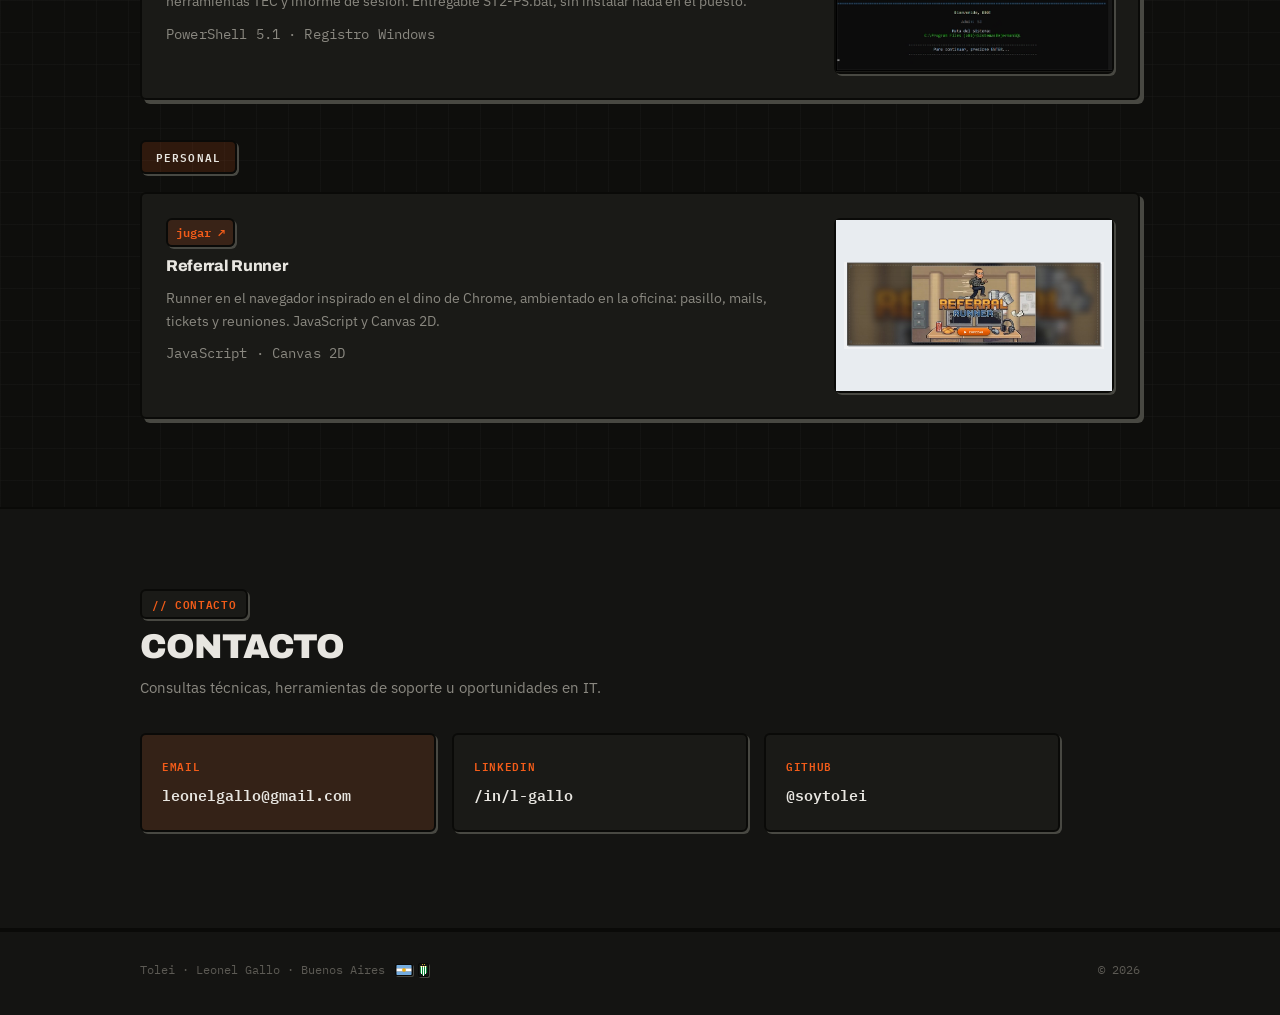
==== commit 94cb3a11: "Pagina de CV dentro del sitio, con estetica tolei y descarga." ====
--- a/index.html
+++ b/index.html
@@ -83,7 +83,7 @@
                     </div>
                     <div class="hero-actions">
                         <a href="#projects" class="btn btn-primary" data-i18n="hero_cta_projects">Ver proyectos</a>
-                        <a href="assets/cv/leonel-gallo-2026.pdf" class="btn btn-ghost" data-cv-page target="_blank" rel="noopener noreferrer" data-i18n="hero_cta_cv">Ver CV</a>
+                        <a href="cv.html" class="btn btn-ghost" data-cv-page data-i18n="hero_cta_cv">Ver CV</a>
                     </div>
                 </div>
                 <div class="hero-visual" aria-hidden="false">
--- a/style.css
+++ b/style.css
@@ -1518,3 +1518,120 @@
         transform: none;
     }
 }
+
+/* ── CV viewer page ── */
+.cv-page {
+    min-height: 100vh;
+    background: var(--bg);
+}
+
+.cv-top {
+    position: sticky;
+    top: 0;
+    z-index: 40;
+    border-bottom: var(--stroke) solid var(--ink);
+    background: var(--header-bg);
+    backdrop-filter: blur(10px);
+}
+
+.cv-top-inner {
+    display: flex;
+    align-items: center;
+    justify-content: space-between;
+    gap: 16px;
+    min-height: 64px;
+    padding-block: 12px;
+}
+
+.cv-top-actions {
+    display: flex;
+    flex-wrap: wrap;
+    gap: 10px;
+    justify-content: flex-end;
+}
+
+.cv-main {
+    padding: 36px 0 56px;
+}
+
+.cv-head {
+    margin-bottom: 24px;
+    max-width: 640px;
+}
+
+.cv-title {
+    font-family: var(--display);
+    font-size: clamp(1.8rem, 4vw, 2.6rem);
+    font-weight: 900;
+    letter-spacing: -0.03em;
+    line-height: 1.05;
+    color: var(--text);
+    margin: 0 0 8px;
+}
+
+.cv-lead {
+    margin: 0;
+    color: var(--text-muted);
+    font-size: 0.98rem;
+}
+
+.cv-stage {
+    border: var(--stroke) solid var(--ink);
+    border-radius: var(--radius);
+    background: var(--surface);
+    box-shadow: var(--shadow-lg);
+    overflow: hidden;
+    min-height: min(78vh, 980px);
+}
+
+.cv-frame {
+    display: block;
+    width: 100%;
+    height: min(78vh, 980px);
+    border: 0;
+    background: #111;
+}
+
+.cv-fallback {
+    margin-top: 14px;
+    font-family: var(--mono);
+    font-size: 0.78rem;
+    color: var(--text-dim);
+}
+
+.cv-fallback a {
+    color: var(--accent);
+    font-weight: 600;
+}
+
+@media (max-width: 640px) {
+    .cv-top-inner {
+        flex-direction: column;
+        align-items: stretch;
+    }
+
+    .cv-top-actions {
+        justify-content: stretch;
+    }
+
+    .cv-top-actions .btn {
+        flex: 1;
+        justify-content: center;
+    }
+
+    .cv-stage,
+    .cv-frame {
+        min-height: 70vh;
+        height: 70vh;
+    }
+}
+
+@media print {
+    .cv-top,
+    .cv-head,
+    .cv-fallback { display: none !important; }
+
+    .cv-main { padding: 0; }
+    .cv-stage { border: 0; box-shadow: none; }
+    .cv-frame { height: 100vh; }
+}
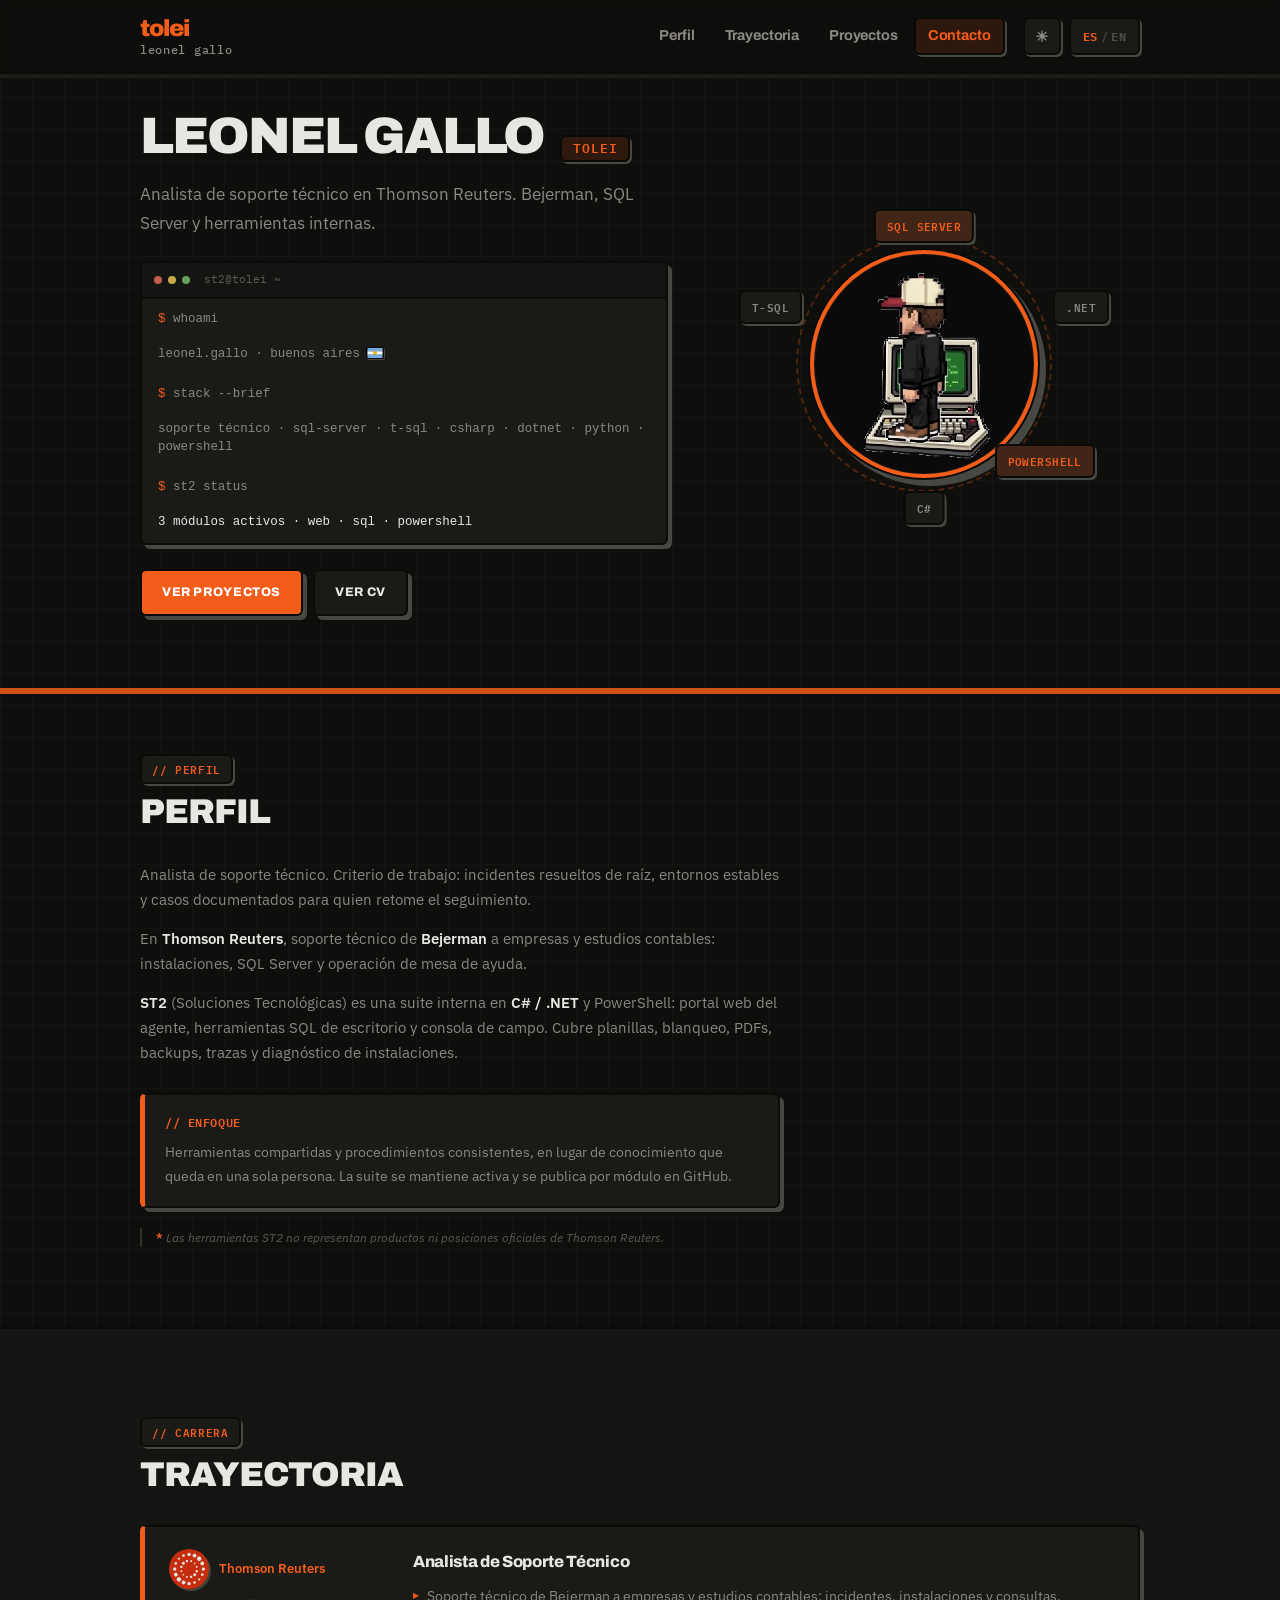
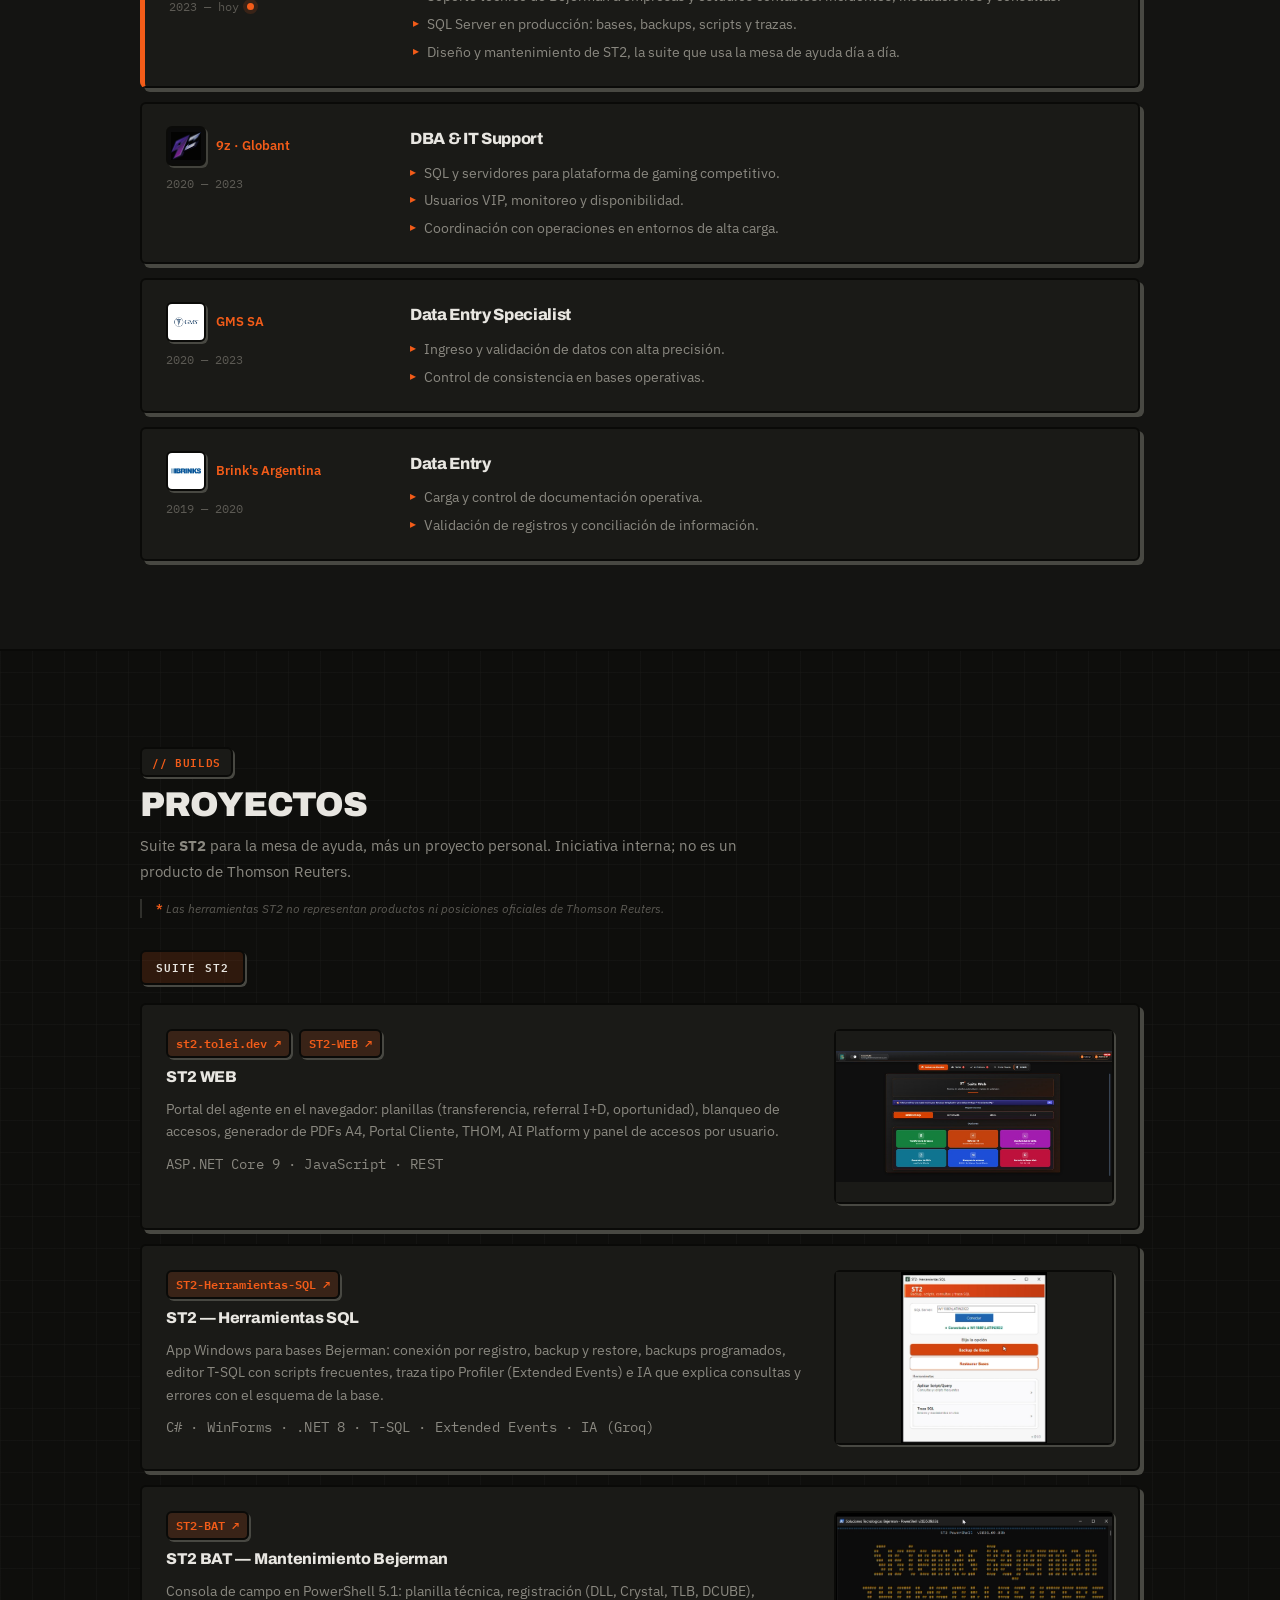
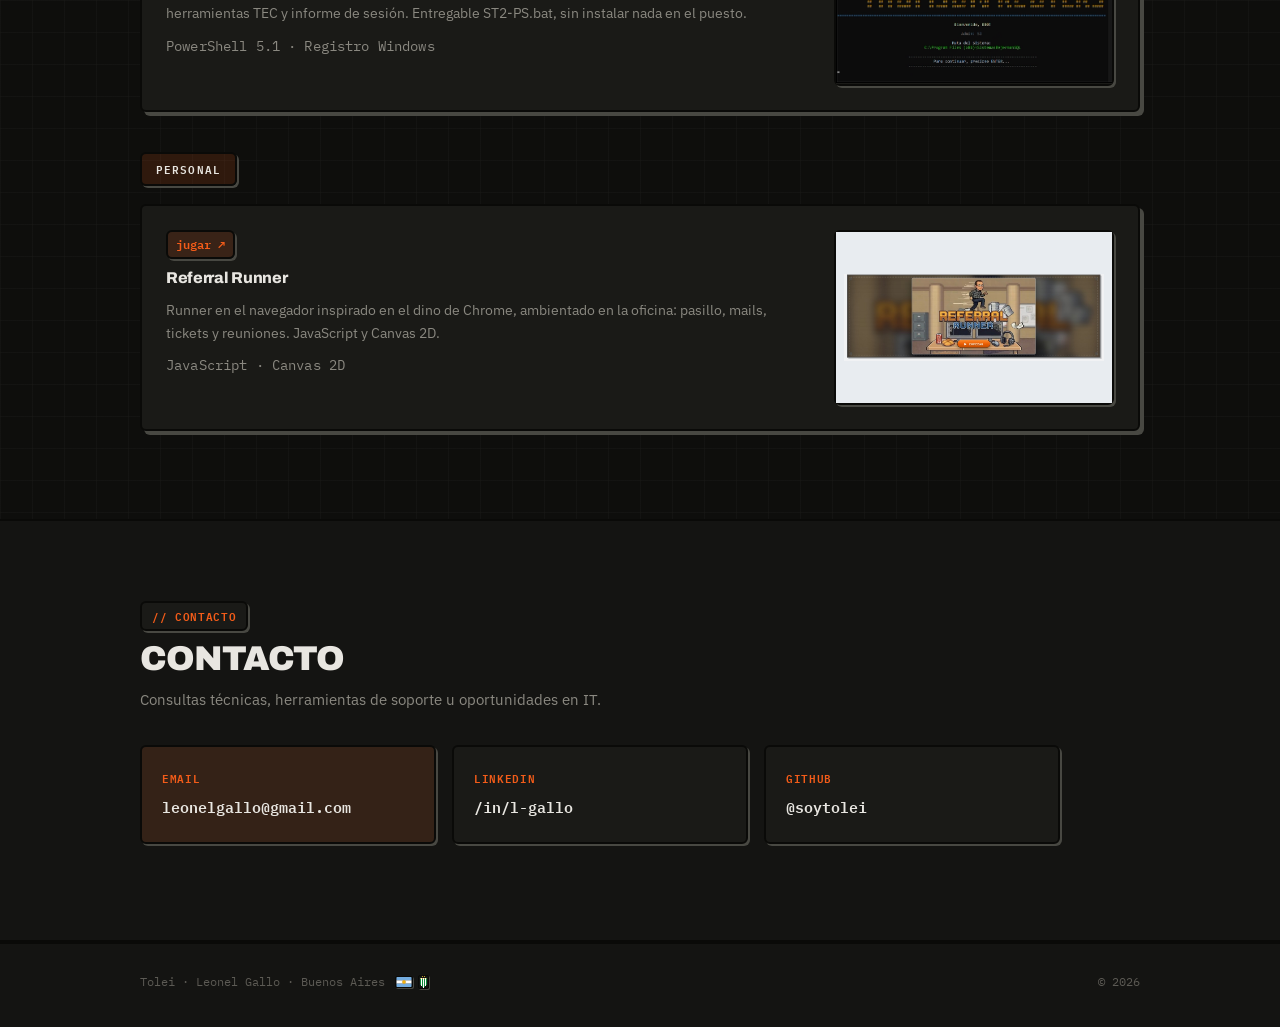
==== commit 6fe3814c: "Add pixel shimmer behind the hero avatar on hover." ====
--- a/index.html
+++ b/index.html
@@ -89,6 +89,7 @@
                 <div class="hero-visual" aria-hidden="false">
                     <div class="avatar-ring">
                         <span class="avatar-clip">
+                            <canvas class="avatar-pixels" aria-hidden="true"></canvas>
                             <img class="avatar-img" src="assets/leonel-avatar.webp" alt="Leonel Gallo — Tolei" width="232" height="232" loading="eager">
                         </span>
                     </div>
--- a/style.css
+++ b/style.css
@@ -89,7 +89,7 @@
 
 html {
     scroll-behavior: smooth;
-    scroll-padding-top: 72px;
+    scroll-padding-top: 88px;
 }
 
 body {
@@ -120,81 +120,90 @@
     left: 0;
     right: 0;
     z-index: 100;
-    background: color-mix(in srgb, var(--bg) 82%, transparent);
-    backdrop-filter: blur(10px);
-    border-bottom: 1px solid transparent;
-    transition: border-color 0.2s, background 0.2s, box-shadow 0.2s;
+    background: color-mix(in srgb, var(--bg) 88%, transparent);
+    backdrop-filter: blur(12px);
+    border-bottom: var(--stroke) solid var(--ink);
+    box-shadow: 0 4px 0 color-mix(in srgb, var(--shadow-ink) 22%, transparent);
+    transition: background 0.2s, box-shadow 0.2s;
 }
 
 .site-header.scrolled {
     background: var(--header-bg);
-    border-bottom: var(--stroke) solid var(--ink);
-    backdrop-filter: blur(10px);
-    box-shadow: 0 4px 0 color-mix(in srgb, var(--shadow-ink) 30%, transparent);
+    box-shadow: 0 5px 0 color-mix(in srgb, var(--shadow-ink) 35%, transparent);
 }
 
 .header-inner {
     display: flex;
     align-items: center;
     justify-content: space-between;
-    height: 56px;
-    gap: 16px;
+    height: 72px;
+    gap: 20px;
+    position: relative;
 }
 
 .brand {
     display: flex;
     flex-direction: column;
+    justify-content: center;
     text-decoration: none;
-    line-height: 1.2;
+    line-height: 1.15;
+    padding: 4px 0;
 }
 
 .brand-mark {
     font-family: var(--display);
-    font-size: 1.05rem;
+    font-size: 1.45rem;
     font-weight: 900;
     color: var(--accent);
-    letter-spacing: -0.03em;
+    letter-spacing: -0.04em;
     text-transform: lowercase;
 }
 
 .brand-sub {
-    font-size: 0.65rem;
-    color: var(--text-dim);
+    font-family: var(--mono);
+    font-size: 0.72rem;
+    font-weight: 500;
+    color: var(--text-muted);
     text-transform: lowercase;
-    letter-spacing: 0.04em;
+    letter-spacing: 0.06em;
 }
 
 .header-end {
     display: flex;
     align-items: center;
-    gap: 20px;
+    gap: 18px;
 }
 
 .site-nav {
     display: flex;
-    gap: 4px;
+    align-items: center;
+    gap: 2px;
 }
 
 .site-nav a {
     text-decoration: none;
-    font-size: 0.78rem;
-    font-weight: 600;
+    font-family: var(--display);
+    font-size: 0.9rem;
+    font-weight: 700;
+    letter-spacing: -0.01em;
     color: var(--text-muted);
-    padding: 6px 11px;
-    border-radius: var(--radius);
-    border: 2px solid transparent;
+    padding: 8px 12px;
+    border-radius: var(--radius);
+    border: var(--stroke) solid transparent;
+    line-height: 1.2;
     transition: color 0.15s, background 0.15s, border-color 0.15s, box-shadow 0.15s, transform 0.15s;
 }
 
 .site-nav a:hover {
     color: var(--text);
     border-color: var(--ink);
-    box-shadow: 2px 2px 0 var(--shadow-pop);
+    background: var(--surface);
+    box-shadow: var(--shadow-sm);
     transform: translate(-1px, -1px);
 }
 
 .site-nav a.is-active {
-    color: var(--text);
+    color: var(--accent);
     background: var(--accent-dim);
     border-color: var(--ink);
     box-shadow: var(--shadow-sm);
@@ -202,21 +211,24 @@
 
 .header-utils {
     display: flex;
-    gap: 4px;
+    align-items: center;
+    gap: 8px;
 }
 
 .util-btn {
     font-family: var(--mono);
-    font-size: 0.7rem;
-    font-weight: 600;
-    padding: 5px 9px;
+    font-size: 0.75rem;
+    font-weight: 700;
+    letter-spacing: 0.04em;
+    height: 38px;
+    padding: 0 12px;
     border: var(--stroke) solid var(--ink);
     border-radius: var(--radius);
     background: var(--surface);
     color: var(--text-muted);
     cursor: pointer;
     box-shadow: var(--shadow-sm);
-    transition: border-color 0.15s, color 0.15s, transform 0.15s, box-shadow 0.15s;
+    transition: border-color 0.15s, color 0.15s, transform 0.15s, box-shadow 0.15s, background 0.15s;
 }
 
 .util-btn:hover {
@@ -230,41 +242,48 @@
     box-shadow: none;
 }
 
-.lang-toggle .lang-sep { opacity: 0.35; margin: 0 2px; }
+.lang-toggle .lang-sep { opacity: 0.35; margin: 0 3px; }
 .lang-toggle[data-lang="es"] .lang-label { color: var(--accent); }
-.lang-toggle[data-lang="es"] .lang-alt { opacity: 0.4; }
+.lang-toggle[data-lang="es"] .lang-alt { opacity: 0.45; }
 .lang-toggle[data-lang="en"] .lang-alt { color: var(--accent); }
-.lang-toggle[data-lang="en"] .lang-label { opacity: 0.4; }
+.lang-toggle[data-lang="en"] .lang-label { opacity: 0.45; }
 
 .theme-toggle[data-theme="dark"] .theme-icon-sun { display: inline; }
 .theme-toggle[data-theme="dark"] .theme-icon-moon { display: none; }
 .theme-toggle[data-theme="light"] .theme-icon-sun { display: none; }
 .theme-toggle[data-theme="light"] .theme-icon-moon { display: inline; }
 
+.theme-toggle {
+    width: 38px;
+    min-width: 38px;
+    padding: 0;
+    font-size: 0.95rem;
+}
+
 .nav-toggle {
     display: none;
     flex-direction: column;
     justify-content: center;
-    gap: 5px;
-    width: 38px;
-    height: 38px;
+    gap: 6px;
+    width: 44px;
+    height: 44px;
     border: var(--stroke) solid var(--ink);
     border-radius: var(--radius);
     background: var(--surface);
     box-shadow: var(--shadow-sm);
     cursor: pointer;
-    padding: 8px;
+    padding: 10px;
 }
 
 .nav-toggle span {
     display: block;
-    height: 1.5px;
+    height: 2px;
     background: var(--text);
     transition: transform 0.2s, opacity 0.2s;
 }
 
-.nav-toggle.open span:first-child { transform: translateY(6.5px) rotate(45deg); }
-.nav-toggle.open span:last-child { transform: translateY(-6.5px) rotate(-45deg); }
+.nav-toggle.open span:first-child { transform: translateY(8px) rotate(45deg); }
+.nav-toggle.open span:last-child { transform: translateY(-8px) rotate(-45deg); }
 
 /* ── Buttons ── */
 .btn {
@@ -330,7 +349,7 @@
 
 /* ── Hero ── */
 .hero {
-    padding: 100px 0 72px;
+    padding: 112px 0 72px;
     border-bottom: var(--stroke) solid var(--ink);
     overflow: visible;
     position: relative;
@@ -548,6 +567,7 @@
 
 .avatar-clip {
     display: block;
+    position: relative;
     width: 100%;
     height: 100%;
     border-radius: 50%;
@@ -557,12 +577,24 @@
     transition: background 0.25s ease;
 }
 
+.avatar-pixels {
+    position: absolute;
+    inset: 0;
+    width: 100%;
+    height: 100%;
+    display: block;
+    pointer-events: none;
+    z-index: 0;
+}
+
 [data-theme="light"] .avatar-clip {
     background: #ffffff;
     box-shadow: inset 0 0 0 1px rgba(0, 0, 0, 0.06);
 }
 
 .avatar-img {
+    position: relative;
+    z-index: 1;
     width: 100%;
     height: 100%;
     object-fit: contain;
@@ -571,11 +603,6 @@
     image-rendering: auto;
     transform: scale(1.55);
     transform-origin: center 55%;
-    background: #0a0a0a;
-}
-
-[data-theme="light"] .avatar-img {
-    background: #ffffff;
 }
 
 .avatar-ring::before {
@@ -1470,12 +1497,13 @@
 
     .header-end {
         position: absolute;
-        top: 56px;
+        top: 72px;
         right: 20px;
         left: 20px;
         flex-direction: column;
         align-items: stretch;
-        padding: 12px;
+        gap: 12px;
+        padding: 14px;
         background: var(--surface);
         border: var(--stroke) solid var(--ink);
         border-radius: var(--radius);
@@ -1487,15 +1515,20 @@
 
     .site-nav {
         flex-direction: column;
-        gap: 2px;
-    }
-
-    .site-nav a { padding: 10px 12px; }
+        gap: 4px;
+    }
+
+    .site-nav a { padding: 12px 14px; }
 
     .header-utils {
-        justify-content: center;
-        padding-top: 8px;
-        border-top: 1px solid var(--border-soft);
+        justify-content: stretch;
+        gap: 8px;
+        padding-top: 10px;
+        border-top: var(--stroke) solid var(--ink);
+    }
+
+    .header-utils .util-btn {
+        flex: 1;
     }
 
     .block { padding: 56px 0; }
@@ -1507,7 +1540,7 @@
         padding: 56px 0;
     }
 
-    .hero { padding: 80px 0 48px; }
+    .hero { padding: 96px 0 48px; }
 }
 
 @media (prefers-reduced-motion: reduce) {
@@ -1556,7 +1589,22 @@
 
 .cv-head {
     margin-bottom: 24px;
-    max-width: 640px;
+}
+
+.cv-head-top {
+    display: flex;
+    align-items: center;
+    justify-content: space-between;
+    gap: 16px;
+    flex-wrap: wrap;
+    margin-bottom: 12px;
+}
+
+.cv-head-actions {
+    display: flex;
+    align-items: center;
+    flex-wrap: wrap;
+    gap: 10px;
 }
 
 .cv-title {
@@ -1581,15 +1629,101 @@
     background: var(--surface);
     box-shadow: var(--shadow-lg);
     overflow: hidden;
-    min-height: min(78vh, 980px);
-}
-
-.cv-frame {
+    min-height: 240px;
+    /* Evita que el navegador "auto-dark" rompa las previews del CV */
+    color-scheme: only light;
+}
+
+.cv-page-canvas {
     display: block;
     width: 100%;
-    height: min(78vh, 980px);
+    max-width: 900px;
+    height: auto;
+    border: var(--stroke) solid var(--ink);
+    border-radius: 4px;
+    box-shadow: var(--shadow-sm);
+    background: #fff;
+    forced-color-adjust: none;
+}
+
+.cv-stage--dark-doc {
+    background: #0f0f0f;
+}
+
+.cv-stage--light-doc {
+    background: #d8d6d0;
+}
+
+.cv-frame {
+    display: none;
+}
+
+.cv-loading {
+    padding: 48px 20px;
+    text-align: center;
+    font-family: var(--mono);
+    font-size: 0.85rem;
+    color: var(--text-muted);
+}
+
+.cv-pages {
+    display: flex;
+    flex-direction: column;
+    align-items: center;
+    gap: 16px;
+    padding: 16px;
+}
+
+.cv-stage--dark-doc .cv-pages {
+    background: #0f0f0f;
+}
+
+.cv-stage--light-doc .cv-pages {
+    background: #d8d6d0;
+}
+
+.cv-stage--dark-doc .cv-page-canvas {
+    border-color: #2a2a2a;
+    background: #10141c;
+}
+
+.cv-lang {
+    display: inline-flex;
+    border: var(--stroke) solid var(--ink);
+    border-radius: var(--radius);
+    overflow: hidden;
+    box-shadow: var(--shadow-sm);
+    background: var(--surface);
+}
+
+.cv-lang-btn {
+    font-family: var(--mono);
+    font-size: 0.72rem;
+    font-weight: 700;
+    letter-spacing: 0.04em;
+    padding: 8px 12px;
     border: 0;
-    background: #111;
+    background: transparent;
+    color: var(--text-muted);
+    cursor: pointer;
+}
+
+.cv-lang-btn + .cv-lang-btn {
+    border-left: var(--stroke) solid var(--ink);
+}
+
+.cv-lang-btn.is-active {
+    background: color-mix(in srgb, var(--surface) 70%, var(--accent) 30%);
+    color: var(--accent);
+}
+
+.cv-download {
+    gap: 8px;
+}
+
+.cv-download-icon {
+    font-size: 1rem;
+    line-height: 1;
 }
 
 .cv-fallback {
@@ -1610,28 +1744,39 @@
         align-items: stretch;
     }
 
-    .cv-top-actions {
-        justify-content: stretch;
-    }
-
-    .cv-top-actions .btn {
+    .cv-top-inner .btn {
+        width: 100%;
+        justify-content: center;
+    }
+
+    .cv-head-top {
+        flex-direction: column;
+        align-items: flex-start;
+    }
+
+    .cv-head-actions {
+        width: 100%;
+    }
+
+    .cv-head-actions .cv-download {
         flex: 1;
         justify-content: center;
     }
 
-    .cv-stage,
-    .cv-frame {
-        min-height: 70vh;
-        height: 70vh;
+    .cv-pages {
+        padding: 10px;
+        gap: 12px;
     }
 }
 
 @media print {
     .cv-top,
     .cv-head,
-    .cv-fallback { display: none !important; }
+    .cv-fallback,
+    .cv-loading { display: none !important; }
 
     .cv-main { padding: 0; }
     .cv-stage { border: 0; box-shadow: none; }
-    .cv-frame { height: 100vh; }
-}
+    .cv-pages { padding: 0; gap: 0; background: #fff; }
+    .cv-page-canvas { border: 0; box-shadow: none; break-after: page; }
+}
